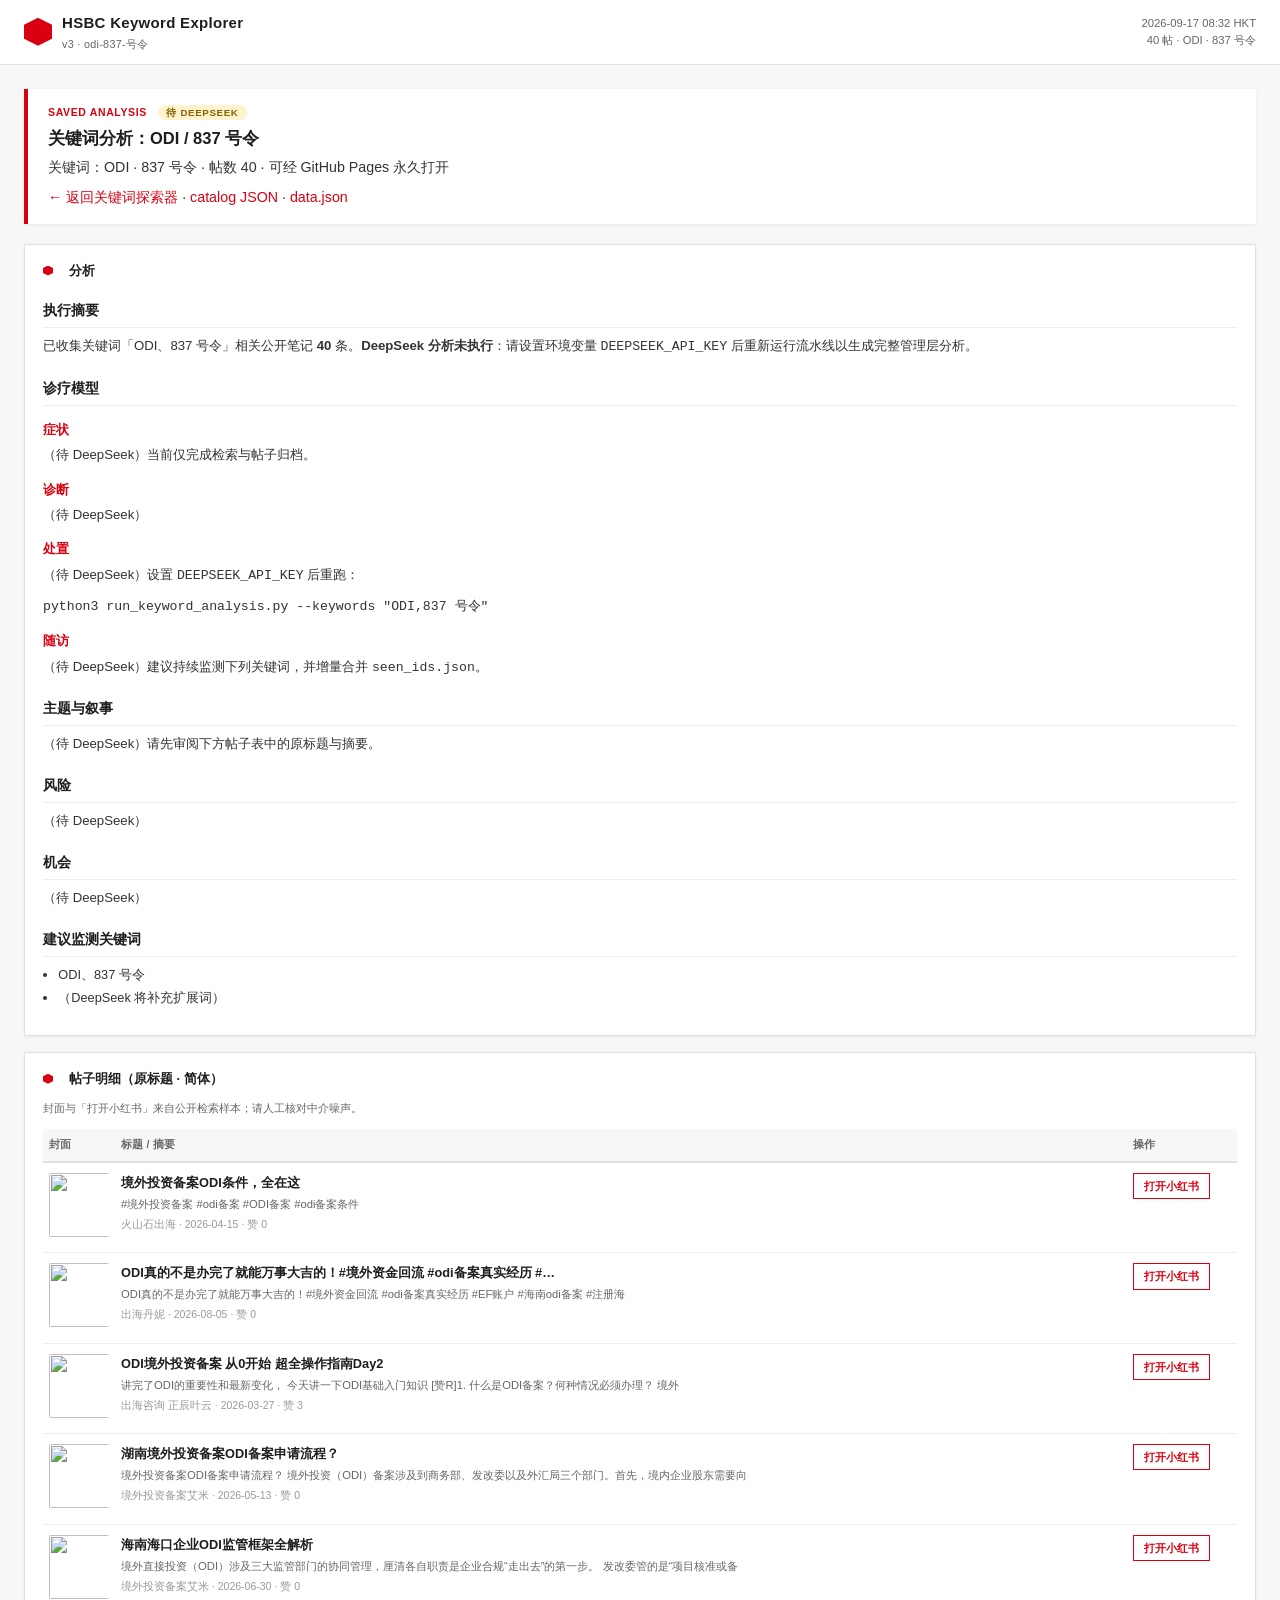
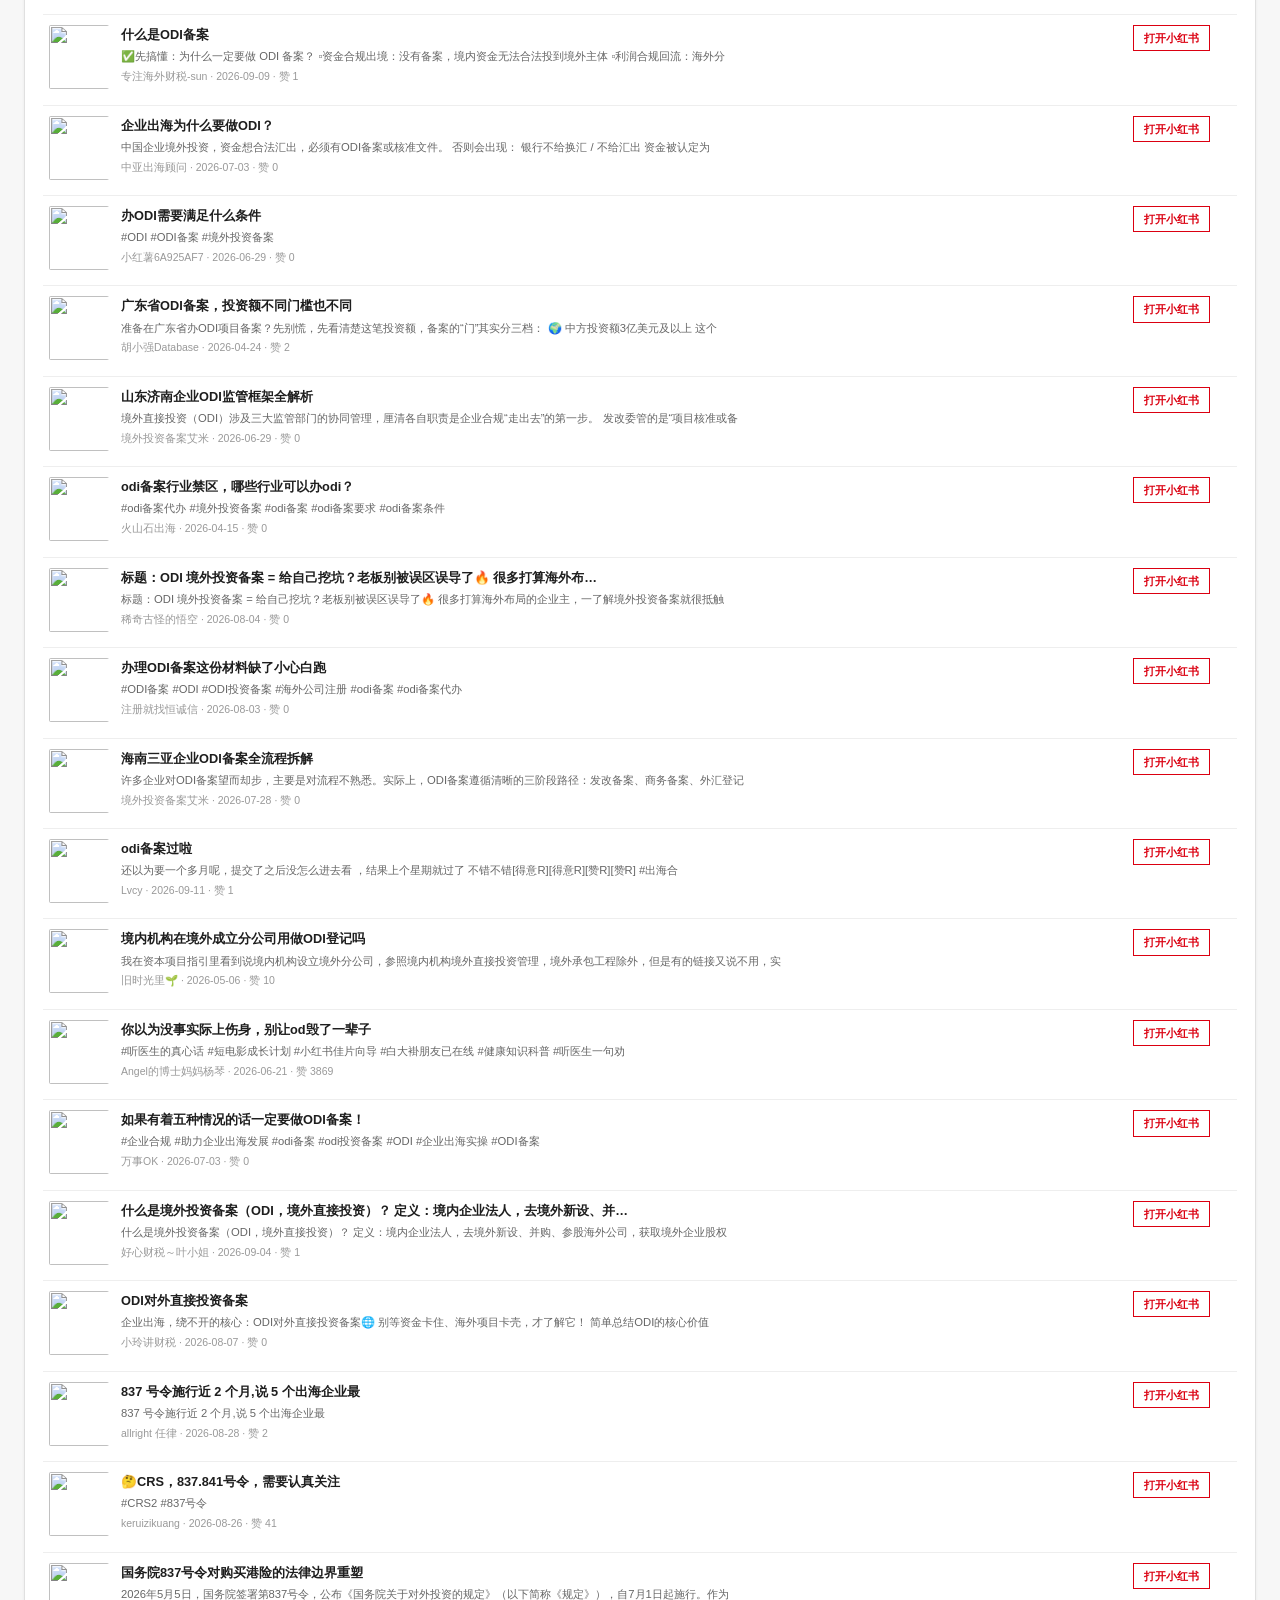
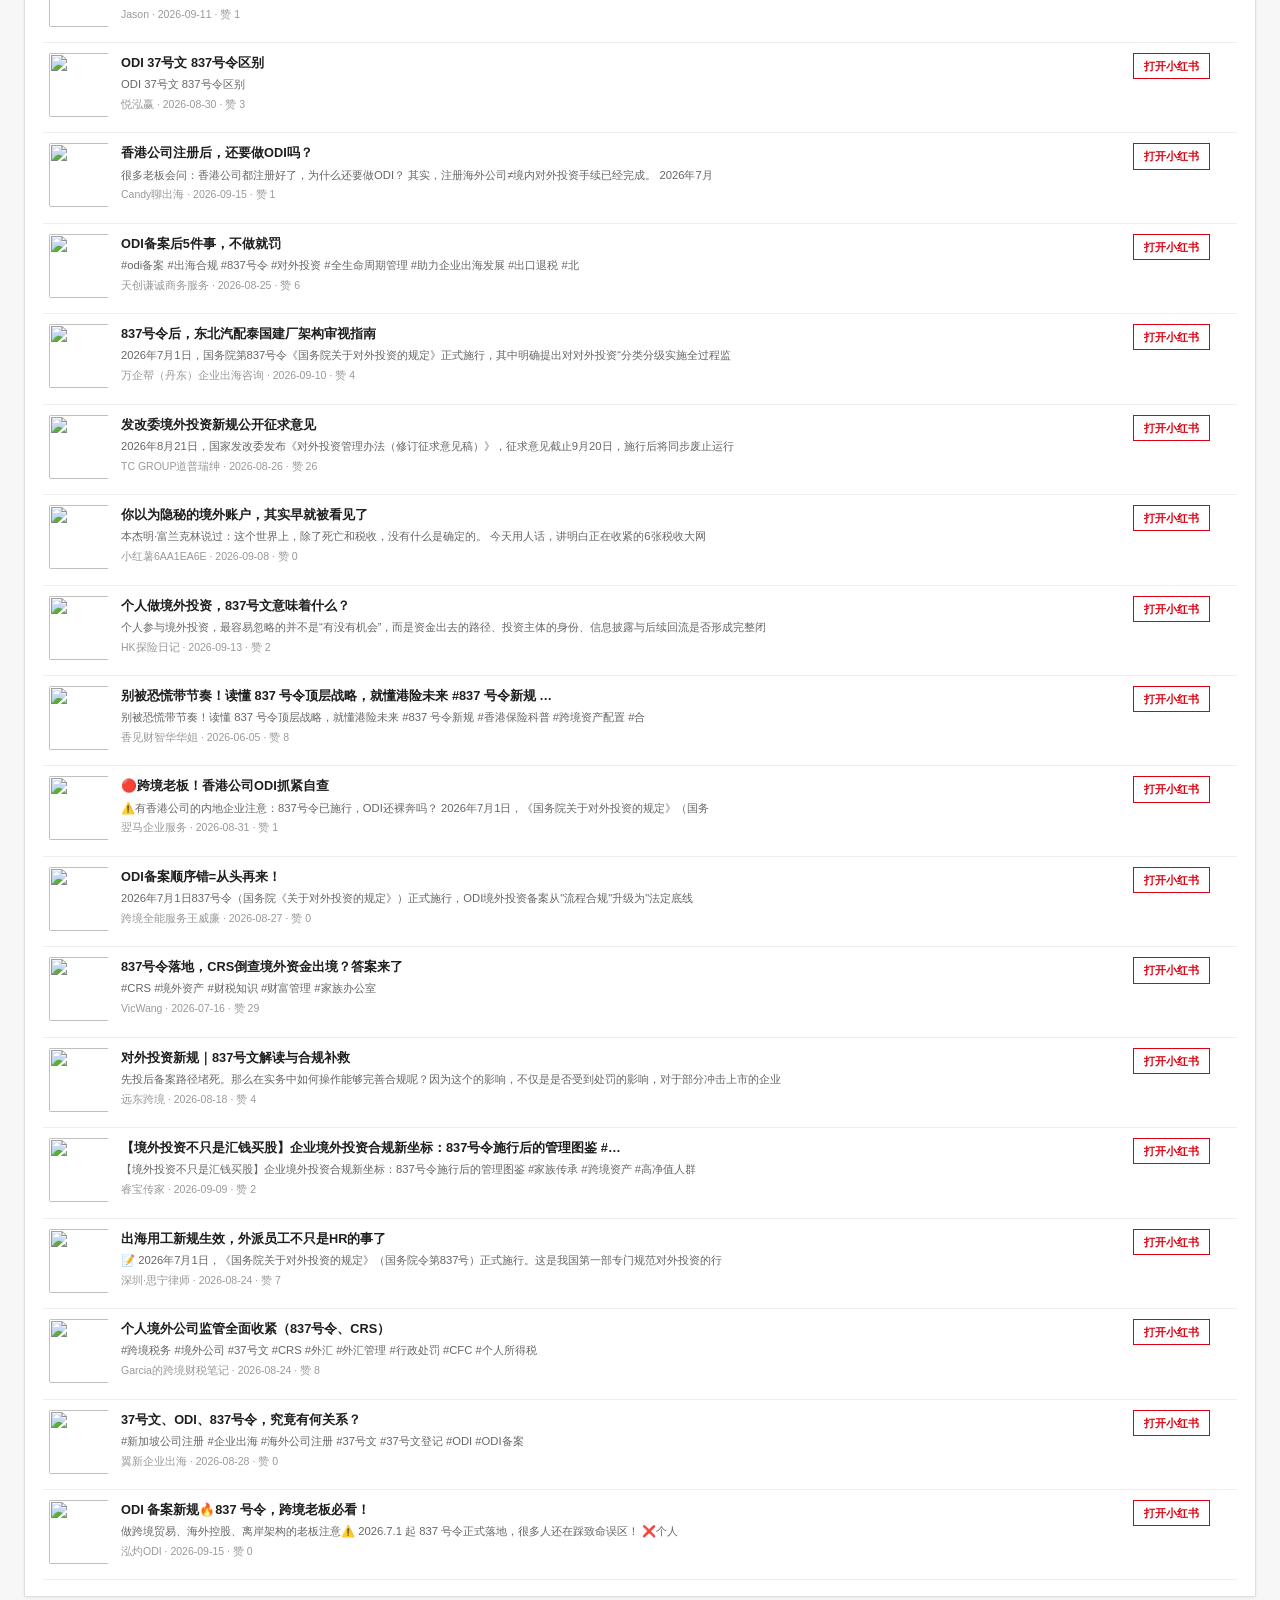
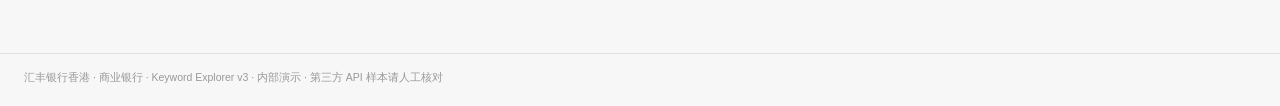
==== v3/analyses/odi-837-号令/index.html @ 35c6b8ad "Add v3 Keyword Explorer with ODI/837 号令 sample report Scaffold HSBC-themed explorer UI, Just One pip" ====
<!DOCTYPE html>
<html lang="zh-CN">
<head>
<meta charset="UTF-8"/>
<meta name="viewport" content="width=device-width, initial-scale=1"/>
<title>关键词分析：ODI / 837 号令 · HSBC Keyword Explorer</title>
<link rel="stylesheet" href="../../shared/theme.css"/>
<style>
  .analysis-body h3 { margin:20px 0 8px; font-size:0.95rem; color:#1e1e1e; border-bottom:1px solid #eee; padding-bottom:6px; }
  .analysis-body h4 { margin:14px 0 6px; font-size:0.85rem; color:#DB0011; }
  .analysis-body p { font-size:0.88rem; line-height:1.55; color:#333; margin:0 0 10px; }
  .analysis-body ul { margin:0 0 12px; padding-left:1.2em; font-size:0.85rem; color:#333; }
  .analysis-body li { margin-bottom:4px; }
  .post-table { width:100%; border-collapse:collapse; font-size:0.82rem; }
  .post-table th { text-align:left; font-size:0.7rem; color:#666; padding:8px 6px; border-bottom:2px solid #e0e0e0; }
  .post-table td { padding:10px 6px; border-bottom:1px solid #eee; vertical-align:top; }
</style>
</head>
<body>
<header class="topbar">
  <div class="topbar-inner">
    <a class="brand" href="../../index.html">
      <span class="brand-mark"></span>
      <span class="brand-text">HSBC Keyword Explorer
        <span class="brand-sub">v3 · odi-837-号令</span>
      </span>
    </a>
    <div class="top-meta">
      <div>2026-09-17 08:32 HKT</div>
      <div>40 帖 · ODI · 837 号令</div>
    </div>
  </div>
</header>

<section class="wrap">
  <div class="hero-strip">
    <div class="label">SAVED ANALYSIS <span style="font-size:0.65rem;background:#fff3cd;color:#856404;padding:2px 8px;border-radius:999px;margin-left:8px">待 DeepSeek</span></div>
    <p style="font-size:1.1rem;font-weight:700;color:#1e1e1e;margin:0 0 6px">关键词分析：ODI / 837 号令</p>
    <p style="margin:0">关键词：ODI · 837 号令 · 帖数 40 · 可经 GitHub Pages 永久打开</p>
    <p style="margin:8px 0 0"><a href="../../index.html">← 返回关键词探索器</a>
      · <a href="../index.json">catalog JSON</a>
      · <a href="data.json">data.json</a></p>
  </div>

  <div class="card" style="margin-bottom:16px">
    <h3><span class="hex-accent"></span>分析</h3>
    <div class="analysis-body">
<h3>执行摘要</h3>
<p>已收集关键词「ODI、837 号令」相关公开笔记 <strong>40</strong> 条。<strong>DeepSeek 分析未执行</strong>：请设置环境变量 <code>DEEPSEEK_API_KEY</code> 后重新运行流水线以生成完整管理层分析。</p>
<h3>诊疗模型</h3>
<h4>症状</h4>
<p>（待 DeepSeek）当前仅完成检索与帖子归档。</p>
<h4>诊断</h4>
<p>（待 DeepSeek）</p>
<h4>处置</h4>
<p>（待 DeepSeek）设置 <code>DEEPSEEK_API_KEY</code> 后重跑：</p>
<p><code>python3 run_keyword_analysis.py --keywords &quot;ODI,837 号令&quot;</code></p>
<h4>随访</h4>
<p>（待 DeepSeek）建议持续监测下列关键词，并增量合并 <code>seen_ids.json</code>。</p>
<h3>主题与叙事</h3>
<p>（待 DeepSeek）请先审阅下方帖子表中的原标题与摘要。</p>
<h3>风险</h3>
<p>（待 DeepSeek）</p>
<h3>机会</h3>
<p>（待 DeepSeek）</p>
<h3>建议监测关键词</h3>
<ul>
<li>ODI、837 号令</li>
<li>（DeepSeek 将补充扩展词）</li>
</ul>
    </div>
  </div>

  <div class="card">
    <h3><span class="hex-accent"></span>帖子明细（原标题 · 简体）</h3>
    <p class="card-muted" style="margin-bottom:12px">封面与「打开小红书」来自公开检索样本；请人工核对中介噪声。</p>
    <div style="overflow-x:auto">
      <table class="post-table">
        <thead><tr><th style="width:72px">封面</th><th>标题 / 摘要</th><th style="width:110px">操作</th></tr></thead>
        <tbody>
<tr>
  <td><img src="https://sns-na-i6.xhscdn.com/1040g00831uvjue881m105oqpvir6bl1nnuqogd8?imageView2/2/w/576/format/webp/q/87%7CimageMogr2/strip&amp;redImage/frame/0&amp;ap=5&amp;sc=SRH_PRV&amp;sign=fc79429f139c2d8ce102d98705e38214&amp;t=6aab3510" alt="" loading="lazy" style="width:64px;height:64px;object-fit:cover;border-radius:2px"/></td>
  <td><div style="font-weight:600;font-size:0.85rem">境外投资备案ODI条件，全在这</div>
      <div style="font-size:0.75rem;color:#666;margin-top:4px">#境外投资备案  #odi备案  #ODI备案  #odi备案条件</div>
      <div style="font-size:0.7rem;color:#999;margin-top:4px">火山石出海 · 2026-04-15 · 赞 0</div>
  </td>
  <td><a class="btn btn-ghost" style="padding:4px 10px;font-size:0.72rem" href="https://www.xiaohongshu.com/explore/69df2931000000001d01c766" target="_blank" rel="noopener">打开小红书</a></td>
</tr>
<tr>
  <td><img src="https://sns-na-i6.xhscdn.com/spectrum/1040g34o323fje3qmmu005qhq16jj6201298gr38?imageView2/2/w/576/format/webp/q/87%7CimageMogr2/strip&amp;redImage/frame/0&amp;ap=5&amp;sc=SRH_PRV&amp;sign=581a9f55a41ea51863a772482f0d2b0e&amp;t=6aab3510" alt="" loading="lazy" style="width:64px;height:64px;object-fit:cover;border-radius:2px"/></td>
  <td><div style="font-weight:600;font-size:0.85rem">ODI真的不是办完了就能万事大吉的！#境外资金回流  #odi备案真实经历  #…</div>
      <div style="font-size:0.75rem;color:#666;margin-top:4px">ODI真的不是办完了就能万事大吉的！#境外资金回流  #odi备案真实经历  #EF账户  #海南odi备案  #注册海</div>
      <div style="font-size:0.7rem;color:#999;margin-top:4px">出海丹妮 · 2026-08-05 · 赞 0</div>
  </td>
  <td><a class="btn btn-ghost" style="padding:4px 10px;font-size:0.72rem" href="https://www.xiaohongshu.com/explore/6a72992f000000002c005873" target="_blank" rel="noopener">打开小红书</a></td>
</tr>
<tr>
  <td><img src="https://sns-na-i6.xhscdn.com/spectrum/1040g0k031u7d0obihu005plr1ns7eeq2632tdmg?imageView2/2/w/576/format/webp/q/87%7CimageMogr2/strip&amp;redImage/frame/0&amp;ap=5&amp;sc=SRH_PRV&amp;sign=9e02796fa8b39d0d600d2701a9c26c5c&amp;t=6aab3510" alt="" loading="lazy" style="width:64px;height:64px;object-fit:cover;border-radius:2px"/></td>
  <td><div style="font-weight:600;font-size:0.85rem">ODI境外投资备案 从0开始 超全操作指南Day2</div>
      <div style="font-size:0.75rem;color:#666;margin-top:4px">讲完了ODI的重要性和最新变化， 今天讲一下ODI基础入门知识 [赞R]1. 什么是ODI备案？何种情况必须办理？ 境外</div>
      <div style="font-size:0.7rem;color:#999;margin-top:4px">出海咨询 正辰叶云 · 2026-03-27 · 赞 3</div>
  </td>
  <td><a class="btn btn-ghost" style="padding:4px 10px;font-size:0.72rem" href="https://www.xiaohongshu.com/explore/69c65df5000000002200d62d" target="_blank" rel="noopener">打开小红书</a></td>
</tr>
<tr>
  <td><img src="https://sns-na-i6.xhscdn.com/spectrum/1040g34o3203s97qh56105pc4j4nveq0pam7v7v8?imageView2/2/w/576/format/webp/q/87%7CimageMogr2/strip&amp;redImage/frame/0&amp;ap=5&amp;sc=SRH_PRV&amp;sign=9cc754a39d6a7cfa117f20c410bb6d7b&amp;t=6aab3510" alt="" loading="lazy" style="width:64px;height:64px;object-fit:cover;border-radius:2px"/></td>
  <td><div style="font-weight:600;font-size:0.85rem">湖南境外投资备案ODI备案申请流程？</div>
      <div style="font-size:0.75rem;color:#666;margin-top:4px">境外投资备案ODI备案申请流程？ 境外投资（ODI）备案涉及到商务部、发改委以及外汇局三个部门。首先，境内企业股东需要向</div>
      <div style="font-size:0.7rem;color:#999;margin-top:4px">境外投资备案艾米 · 2026-05-13 · 赞 0</div>
  </td>
  <td><a class="btn btn-ghost" style="padding:4px 10px;font-size:0.72rem" href="https://www.xiaohongshu.com/explore/6a044a2b0000000007020fe8" target="_blank" rel="noopener">打开小红书</a></td>
</tr>
<tr>
  <td><img src="https://sns-na-i6.xhscdn.com/spectrum/1040g0k03221isfe76s005pc4j4nveq0pies22do?imageView2/2/w/576/format/webp/q/87%7CimageMogr2/strip&amp;redImage/frame/0&amp;ap=5&amp;sc=SRH_PRV&amp;sign=49433d25c4f52acb7e4b2a1a4297acbd&amp;t=6aab3510" alt="" loading="lazy" style="width:64px;height:64px;object-fit:cover;border-radius:2px"/></td>
  <td><div style="font-weight:600;font-size:0.85rem">海南海口企业ODI监管框架全解析</div>
      <div style="font-size:0.75rem;color:#666;margin-top:4px">境外直接投资（ODI）涉及三大监管部门的协同管理，厘清各自职责是企业合规“走出去”的第一步。 发改委管的是“项目核准或备</div>
      <div style="font-size:0.7rem;color:#999;margin-top:4px">境外投资备案艾米 · 2026-06-30 · 赞 0</div>
  </td>
  <td><a class="btn btn-ghost" style="padding:4px 10px;font-size:0.72rem" href="https://www.xiaohongshu.com/explore/6a437a220000000006021c76" target="_blank" rel="noopener">打开小红书</a></td>
</tr>
<tr>
  <td><img src="https://sns-na-i6.xhscdn.com/notes_pre_post/1040g3k8324t52rtfj4705pm85vnnc2lhmhcq5d8?imageView2/2/w/576/format/webp/q/87%7CimageMogr2/strip&amp;redImage/frame/0&amp;ap=5&amp;sc=SRH_PRV&amp;sign=9b1ddc855cde58df29e22b0e2e8c6c71&amp;t=6aab3510" alt="" loading="lazy" style="width:64px;height:64px;object-fit:cover;border-radius:2px"/></td>
  <td><div style="font-weight:600;font-size:0.85rem">什么是ODI备案</div>
      <div style="font-size:0.75rem;color:#666;margin-top:4px">✅先搞懂：为什么一定要做 ODI 备案？ ▫资金合规出境：没有备案，境内资金无法合法投到境外主体 ▫利润合规回流：海外分</div>
      <div style="font-size:0.7rem;color:#999;margin-top:4px">专注海外财税-sun · 2026-09-09 · 赞 1</div>
  </td>
  <td><a class="btn btn-ghost" style="padding:4px 10px;font-size:0.72rem" href="https://www.xiaohongshu.com/explore/6aa13ee900000000280385e5" target="_blank" rel="noopener">打开小红书</a></td>
</tr>
<tr>
  <td><img src="https://sns-na-i6.xhscdn.com/1040g0083223rv5k57a1049rpg0v4pnoajrnfcq0?imageView2/2/w/576/format/webp/q/87%7CimageMogr2/strip&amp;redImage/frame/0&amp;ap=5&amp;sc=SRH_PRV&amp;sign=faae7b144c7978dfa870b7da16ff5c01&amp;t=6aab3510" alt="" loading="lazy" style="width:64px;height:64px;object-fit:cover;border-radius:2px"/></td>
  <td><div style="font-weight:600;font-size:0.85rem">企业出海为什么要做ODI？</div>
      <div style="font-size:0.75rem;color:#666;margin-top:4px">中国企业境外投资，资金想合法汇出，必须有ODI备案或核准文件。 否则会出现： 银行不给换汇 / 不给汇出 资金被认定为</div>
      <div style="font-size:0.7rem;color:#999;margin-top:4px">中亚出海顾问 · 2026-07-03 · 赞 0</div>
  </td>
  <td><a class="btn btn-ghost" style="padding:4px 10px;font-size:0.72rem" href="https://www.xiaohongshu.com/explore/6a470f4500000000170089b7" target="_blank" rel="noopener">打开小红书</a></td>
</tr>
<tr>
  <td><img src="https://sns-na-i6.xhscdn.com/spectrum/1040g34o3220c8mhr6u105nudg0f08p9l43si8u0?imageView2/2/w/576/format/webp/q/87%7CimageMogr2/strip&amp;redImage/frame/0&amp;ap=5&amp;sc=SRH_PRV&amp;sign=bc9746f3c6c794ff370d460b38355d07&amp;t=6aab3510" alt="" loading="lazy" style="width:64px;height:64px;object-fit:cover;border-radius:2px"/></td>
  <td><div style="font-weight:600;font-size:0.85rem">办ODI需要满足什么条件</div>
      <div style="font-size:0.75rem;color:#666;margin-top:4px">#ODI  #ODI备案  #境外投资备案</div>
      <div style="font-size:0.7rem;color:#999;margin-top:4px">小红薯6A925AF7 · 2026-06-29 · 赞 0</div>
  </td>
  <td><a class="btn btn-ghost" style="padding:4px 10px;font-size:0.72rem" href="https://www.xiaohongshu.com/explore/6a423dbe0000000021009eaf" target="_blank" rel="noopener">打开小红书</a></td>
</tr>
<tr>
  <td><img src="https://sns-na-i6.xhscdn.com/spectrum/1040g0k031v8ek9erhu005ov7o5s9i0msjh3fpo0?imageView2/2/w/576/format/webp/q/87%7CimageMogr2/strip&amp;redImage/frame/0&amp;ap=5&amp;sc=SRH_PRV&amp;sign=d2e0f04bc06813c698000022e63e43e9&amp;t=6aab3510" alt="" loading="lazy" style="width:64px;height:64px;object-fit:cover;border-radius:2px"/></td>
  <td><div style="font-weight:600;font-size:0.85rem">广东省ODI备案，投资额不同门槛也不同</div>
      <div style="font-size:0.75rem;color:#666;margin-top:4px">准备在广东省办ODI项目备案？先别慌，先看清楚这笔投资额，备案的“门”其实分三档： 🌍 中方投资额3亿美元及以上 这个</div>
      <div style="font-size:0.7rem;color:#999;margin-top:4px">胡小强Database · 2026-04-24 · 赞 2</div>
  </td>
  <td><a class="btn btn-ghost" style="padding:4px 10px;font-size:0.72rem" href="https://www.xiaohongshu.com/explore/69e83626000000001f000e0e" target="_blank" rel="noopener">打开小红书</a></td>
</tr>
<tr>
  <td><img src="https://sns-na-i6.xhscdn.com/spectrum/1040g0k03220a7s7972005pc4j4nveq0pcs17vbo?imageView2/2/w/576/format/webp/q/87%7CimageMogr2/strip&amp;redImage/frame/0&amp;ap=5&amp;sc=SRH_PRV&amp;sign=7e74ffb132a7f23ab6e2e469c09c758d&amp;t=6aab3510" alt="" loading="lazy" style="width:64px;height:64px;object-fit:cover;border-radius:2px"/></td>
  <td><div style="font-weight:600;font-size:0.85rem">山东济南企业ODI监管框架全解析</div>
      <div style="font-size:0.75rem;color:#666;margin-top:4px">境外直接投资（ODI）涉及三大监管部门的协同管理，厘清各自职责是企业合规“走出去”的第一步。 发改委管的是“项目核准或备</div>
      <div style="font-size:0.7rem;color:#999;margin-top:4px">境外投资备案艾米 · 2026-06-29 · 赞 0</div>
  </td>
  <td><a class="btn btn-ghost" style="padding:4px 10px;font-size:0.72rem" href="https://www.xiaohongshu.com/explore/6a422d4f000000001101b8fa" target="_blank" rel="noopener">打开小红书</a></td>
</tr>
<tr>
  <td><img src="https://sns-na-i6.xhscdn.com/1040g00831uvk4tgrhm1g5oqpvir6bl1nem17oug?imageView2/2/w/576/format/webp/q/87%7CimageMogr2/strip&amp;redImage/frame/0&amp;ap=5&amp;sc=SRH_PRV&amp;sign=96defe38fad2c9541bc517657934334c&amp;t=6aab3510" alt="" loading="lazy" style="width:64px;height:64px;object-fit:cover;border-radius:2px"/></td>
  <td><div style="font-weight:600;font-size:0.85rem">odi备案行业禁区，哪些行业可以办odi？</div>
      <div style="font-size:0.75rem;color:#666;margin-top:4px">#odi备案代办  #境外投资备案  #odi备案  #odi备案要求  #odi备案条件</div>
      <div style="font-size:0.7rem;color:#999;margin-top:4px">火山石出海 · 2026-04-15 · 赞 0</div>
  </td>
  <td><a class="btn btn-ghost" style="padding:4px 10px;font-size:0.72rem" href="https://www.xiaohongshu.com/explore/69df2b1100000000230244af" target="_blank" rel="noopener">打开小红书</a></td>
</tr>
<tr>
  <td><img src="https://sns-na-i6.xhscdn.com/1040g2sg323evqsui0ajg5q9q8mbcl0rt81chf6g?imageView2/2/w/576/format/webp/q/87%7CimageMogr2/strip&amp;redImage/frame/0&amp;ap=5&amp;sc=SRH_PRV&amp;sign=dcead70b567e1e2b38da3cf7871aee68&amp;t=6aab3510" alt="" loading="lazy" style="width:64px;height:64px;object-fit:cover;border-radius:2px"/></td>
  <td><div style="font-weight:600;font-size:0.85rem">标题：ODI 境外投资备案 = 给自己挖坑？老板别被误区误导了🔥 很多打算海外布…</div>
      <div style="font-size:0.75rem;color:#666;margin-top:4px">标题：ODI 境外投资备案 = 给自己挖坑？老板别被误区误导了🔥 很多打算海外布局的企业主，一了解境外投资备案就很抵触</div>
      <div style="font-size:0.7rem;color:#999;margin-top:4px">稀奇古怪的悟空 · 2026-08-04 · 赞 0</div>
  </td>
  <td><a class="btn btn-ghost" style="padding:4px 10px;font-size:0.72rem" href="https://www.xiaohongshu.com/explore/6a71fb1c000000000503200f" target="_blank" rel="noopener">打开小红书</a></td>
</tr>
<tr>
  <td><img src="https://sns-na-i6.xhscdn.com/spectrum/1040g0k0323dfajrd74004a6ms0eadpmbkkdgoo8?imageView2/2/w/576/format/webp/q/87%7CimageMogr2/strip&amp;redImage/frame/0&amp;ap=5&amp;sc=SRH_PRV&amp;sign=7dd8d8e04868af95f52d333233d85e01&amp;t=6aab3510" alt="" loading="lazy" style="width:64px;height:64px;object-fit:cover;border-radius:2px"/></td>
  <td><div style="font-weight:600;font-size:0.85rem">办理ODI备案这份材料缺了小心白跑</div>
      <div style="font-size:0.75rem;color:#666;margin-top:4px">#ODI备案  #ODI  #ODI投资备案  #海外公司注册  #odi备案  #odi备案代办</div>
      <div style="font-size:0.7rem;color:#999;margin-top:4px">注册就找恒诚信 · 2026-08-03 · 赞 0</div>
  </td>
  <td><a class="btn btn-ghost" style="padding:4px 10px;font-size:0.72rem" href="https://www.xiaohongshu.com/explore/6a706baf000000003301f3f0" target="_blank" rel="noopener">打开小红书</a></td>
</tr>
<tr>
  <td><img src="https://sns-na-i6.xhscdn.com/spectrum/1040g34o3235ig2ao74105pc4j4nveq0pkvcrrmo?imageView2/2/w/576/format/webp/q/87%7CimageMogr2/strip&amp;redImage/frame/0&amp;ap=5&amp;sc=SRH_PRV&amp;sign=b74e28d2dcd6af440aa888a5eaca7753&amp;t=6aab3510" alt="" loading="lazy" style="width:64px;height:64px;object-fit:cover;border-radius:2px"/></td>
  <td><div style="font-weight:600;font-size:0.85rem">海南三亚企业ODI备案全流程拆解</div>
      <div style="font-size:0.75rem;color:#666;margin-top:4px">许多企业对ODI备案望而却步，主要是对流程不熟悉。实际上，ODI备案遵循清晰的三阶段路径：发改备案、商务备案、外汇登记</div>
      <div style="font-size:0.7rem;color:#999;margin-top:4px">境外投资备案艾米 · 2026-07-28 · 赞 0</div>
  </td>
  <td><a class="btn btn-ghost" style="padding:4px 10px;font-size:0.72rem" href="https://www.xiaohongshu.com/explore/6a685415000000000f03deb2" target="_blank" rel="noopener">打开小红书</a></td>
</tr>
<tr>
  <td><img src="https://sns-na-i6.xhscdn.com/1040g2sg324vl13i534205qh27htg8r028qab700?imageView2/2/w/576/format/webp/q/87%7CimageMogr2/strip&amp;redImage/frame/0&amp;ap=5&amp;sc=SRH_PRV&amp;sign=f4e340eca89141902c20ec9b6ae4cd17&amp;t=6aab3510" alt="" loading="lazy" style="width:64px;height:64px;object-fit:cover;border-radius:2px"/></td>
  <td><div style="font-weight:600;font-size:0.85rem">odi备案过啦</div>
      <div style="font-size:0.75rem;color:#666;margin-top:4px">还以为要一个多月呢，提交了之后没怎么进去看 ，结果上个星期就过了 不错不错[得意R][得意R][赞R][赞R] #出海合</div>
      <div style="font-size:0.7rem;color:#999;margin-top:4px">Lvcy · 2026-09-11 · 赞 1</div>
  </td>
  <td><a class="btn btn-ghost" style="padding:4px 10px;font-size:0.72rem" href="https://www.xiaohongshu.com/explore/6aa3cde1000000002902e6d5" target="_blank" rel="noopener">打开小红书</a></td>
</tr>
<tr>
  <td><img src="https://sns-na-i6.xhscdn.com/1040g00831vqoppao3q005ntadqg0bvgdv37gip8?imageView2/2/w/576/format/webp/q/87%7CimageMogr2/strip&amp;redImage/frame/0&amp;ap=5&amp;sc=SRH_PRV&amp;sign=36da0db5c576d0fbcc857160d69320d0&amp;t=6aab3510" alt="" loading="lazy" style="width:64px;height:64px;object-fit:cover;border-radius:2px"/></td>
  <td><div style="font-weight:600;font-size:0.85rem">境内机构在境外成立分公司用做ODI登记吗</div>
      <div style="font-size:0.75rem;color:#666;margin-top:4px">我在资本项目指引里看到说境内机构设立境外分公司，参照境内机构境外直接投资管理，境外承包工程除外，但是有的链接又说不用，实</div>
      <div style="font-size:0.7rem;color:#999;margin-top:4px">旧时光里🌱 · 2026-05-06 · 赞 10</div>
  </td>
  <td><a class="btn btn-ghost" style="padding:4px 10px;font-size:0.72rem" href="https://www.xiaohongshu.com/explore/69faf72c000000003601ba5a" target="_blank" rel="noopener">打开小红书</a></td>
</tr>
<tr>
  <td><img src="https://sns-na-i6.xhscdn.com/spectrum/1040g34o321i9cium72105orn22a92utdo0fv4go?imageView2/2/w/576/format/webp/q/87%7CimageMogr2/strip&amp;redImage/frame/0&amp;ap=5&amp;sc=SRH_PRV&amp;sign=8f2a837018b1e4d19f4f4839937fe0b0&amp;t=6aab3510" alt="" loading="lazy" style="width:64px;height:64px;object-fit:cover;border-radius:2px"/></td>
  <td><div style="font-weight:600;font-size:0.85rem">你以为没事实际上伤身，别让od毁了一辈子</div>
      <div style="font-size:0.75rem;color:#666;margin-top:4px">#听医生的真心话  #短电影成长计划  #小红书佳片向导  #白大褂朋友已在线  #健康知识科普  #听医生一句劝</div>
      <div style="font-size:0.7rem;color:#999;margin-top:4px">Angel的博士妈妈杨琴 · 2026-06-21 · 赞 3869</div>
  </td>
  <td><a class="btn btn-ghost" style="padding:4px 10px;font-size:0.72rem" href="https://www.xiaohongshu.com/explore/6a33d02600000000150242b6" target="_blank" rel="noopener">打开小红书</a></td>
</tr>
<tr>
  <td><img src="https://sns-na-i6.xhscdn.com/spectrum/1040g0k03225fc0bvms005p6e2772pc1qouhc9fg?imageView2/2/w/576/format/webp/q/87%7CimageMogr2/strip&amp;redImage/frame/0&amp;ap=5&amp;sc=SRH_PRV&amp;sign=5b078eaf05b69a6d0e1a9a5ab11b080b&amp;t=6aab3510" alt="" loading="lazy" style="width:64px;height:64px;object-fit:cover;border-radius:2px"/></td>
  <td><div style="font-weight:600;font-size:0.85rem">如果有着五种情况的话一定要做ODI备案！</div>
      <div style="font-size:0.75rem;color:#666;margin-top:4px">#企业合规  #助力企业出海发展  #odi备案  #odi投资备案  #ODI  #企业出海实操  #ODI备案</div>
      <div style="font-size:0.7rem;color:#999;margin-top:4px">万事OK · 2026-07-03 · 赞 0</div>
  </td>
  <td><a class="btn btn-ghost" style="padding:4px 10px;font-size:0.72rem" href="https://www.xiaohongshu.com/explore/6a4776eb0000000011006c5f" target="_blank" rel="noopener">打开小红书</a></td>
</tr>
<tr>
  <td><img src="https://sns-na-i6.xhscdn.com/1040g2sg324mf0v6a0ak05q2alhcn994ou1rpsdg?imageView2/2/w/576/format/webp/q/87%7CimageMogr2/strip&amp;redImage/frame/0&amp;ap=5&amp;sc=SRH_PRV&amp;sign=6a7ff61f6390a4ebf8a8a75fe02aaa0f&amp;t=6aab3510" alt="" loading="lazy" style="width:64px;height:64px;object-fit:cover;border-radius:2px"/></td>
  <td><div style="font-weight:600;font-size:0.85rem">什么是境外投资备案（ODI，境外直接投资）？ 定义：境内企业法人，去境外新设、并…</div>
      <div style="font-size:0.75rem;color:#666;margin-top:4px">什么是境外投资备案（ODI，境外直接投资）？ 定义：境内企业法人，去境外新设、并购、参股海外公司，获取境外企业股权</div>
      <div style="font-size:0.7rem;color:#999;margin-top:4px">好心财税～叶小姐 · 2026-09-04 · 赞 1</div>
  </td>
  <td><a class="btn btn-ghost" style="padding:4px 10px;font-size:0.72rem" href="https://www.xiaohongshu.com/explore/6a9a65180000000026014605" target="_blank" rel="noopener">打开小红书</a></td>
</tr>
<tr>
  <td><img src="https://sns-na-i6.xhscdn.com/1040g2sg323itfn687akg5q7ca9dtttuk9k68dm8?imageView2/2/w/576/format/webp/q/87%7CimageMogr2/strip&amp;redImage/frame/0&amp;ap=5&amp;sc=SRH_PRV&amp;sign=2fb20b66c5064b6cb45c674394a0e235&amp;t=6aab3510" alt="" loading="lazy" style="width:64px;height:64px;object-fit:cover;border-radius:2px"/></td>
  <td><div style="font-weight:600;font-size:0.85rem">ODI对外直接投资备案</div>
      <div style="font-size:0.75rem;color:#666;margin-top:4px">企业出海，绕不开的核心：ODI对外直接投资备案🌐 别等资金卡住、海外项目卡壳，才了解它！ 简单总结ODI的核心价值</div>
      <div style="font-size:0.7rem;color:#999;margin-top:4px">小玲讲财税 · 2026-08-07 · 赞 0</div>
  </td>
  <td><a class="btn btn-ghost" style="padding:4px 10px;font-size:0.72rem" href="https://www.xiaohongshu.com/explore/6a75fea6000000003501627e" target="_blank" rel="noopener">打开小红书</a></td>
</tr>
<tr>
  <td><img src="https://sns-na-i2.xhscdn.com/1040g2sg324d8tpj9nk8g409an6lahno7a03spio?imageView2/2/w/576/format/webp/q/87%7CimageMogr2/strip&amp;redImage/frame/0&amp;ap=5&amp;sc=SRH_PRV&amp;sign=0f0ef937894e0cef8a09373bca0e9ad2&amp;t=6aab3516" alt="" loading="lazy" style="width:64px;height:64px;object-fit:cover;border-radius:2px"/></td>
  <td><div style="font-weight:600;font-size:0.85rem">837 号令施行近 2 个月,说 5 个出海企业最</div>
      <div style="font-size:0.75rem;color:#666;margin-top:4px">837 号令施行近 2 个月,说 5 个出海企业最</div>
      <div style="font-size:0.7rem;color:#999;margin-top:4px">allright 任律 · 2026-08-28 · 赞 2</div>
  </td>
  <td><a class="btn btn-ghost" style="padding:4px 10px;font-size:0.72rem" href="https://www.xiaohongshu.com/explore/6a90fb75000000002903673e" target="_blank" rel="noopener">打开小红书</a></td>
</tr>
<tr>
  <td><img src="https://sns-na-i2.xhscdn.com/notes_pre_post/1040g3k8324b6e9kdgs704106uomakb2bb8ffi8g?imageView2/2/w/576/format/webp/q/87%7CimageMogr2/strip&amp;redImage/frame/0&amp;ap=5&amp;sc=SRH_PRV&amp;sign=bd19d0c7c12ec1d935831293376da71b&amp;t=6aab3516" alt="" loading="lazy" style="width:64px;height:64px;object-fit:cover;border-radius:2px"/></td>
  <td><div style="font-weight:600;font-size:0.85rem">🤔CRS，837.841号令，需要认真关注</div>
      <div style="font-size:0.75rem;color:#666;margin-top:4px">#CRS2  #837号令</div>
      <div style="font-size:0.7rem;color:#999;margin-top:4px">keruizikuang · 2026-08-26 · 赞 41</div>
  </td>
  <td><a class="btn btn-ghost" style="padding:4px 10px;font-size:0.72rem" href="https://www.xiaohongshu.com/explore/6a8edb3e00000000240068cc" target="_blank" rel="noopener">打开小红书</a></td>
</tr>
<tr>
  <td><img src="https://sns-na-i2.xhscdn.com/1040g008324ve4ejk3c0g5n4i717ln6m14eijjsg?imageView2/2/w/576/format/webp/q/87%7CimageMogr2/strip&amp;redImage/frame/0&amp;ap=5&amp;sc=SRH_PRV&amp;sign=7d4e6e9ccfb5a6747477e9dc0031e787&amp;t=6aab3516" alt="" loading="lazy" style="width:64px;height:64px;object-fit:cover;border-radius:2px"/></td>
  <td><div style="font-weight:600;font-size:0.85rem">国务院837号令对购买港险的法律边界重塑</div>
      <div style="font-size:0.75rem;color:#666;margin-top:4px">2026年5月5日，国务院签署第837号令，公布《国务院关于对外投资的规定》（以下简称《规定》），自7月1日起施行。作为</div>
      <div style="font-size:0.7rem;color:#999;margin-top:4px">Jason · 2026-09-11 · 赞 1</div>
  </td>
  <td><a class="btn btn-ghost" style="padding:4px 10px;font-size:0.72rem" href="https://www.xiaohongshu.com/explore/6aa394d3000000000d0260b7" target="_blank" rel="noopener">打开小红书</a></td>
</tr>
<tr>
  <td><img src="https://sns-na-i2.xhscdn.com/notes_pre_post/1040g3k8324g8vo2vnk8g5qcelth8cjgubhg2rh0?imageView2/2/w/576/format/webp/q/87%7CimageMogr2/strip&amp;redImage/frame/0&amp;ap=5&amp;sc=SRH_PRV&amp;sign=be86d1a89e3582bf7d5db049727d02a3&amp;t=6aab3516" alt="" loading="lazy" style="width:64px;height:64px;object-fit:cover;border-radius:2px"/></td>
  <td><div style="font-weight:600;font-size:0.85rem">ODI 37号文 837号令区别</div>
      <div style="font-size:0.75rem;color:#666;margin-top:4px">ODI 37号文 837号令区别</div>
      <div style="font-size:0.7rem;color:#999;margin-top:4px">悦泓赢 · 2026-08-30 · 赞 3</div>
  </td>
  <td><a class="btn btn-ghost" style="padding:4px 10px;font-size:0.72rem" href="https://www.xiaohongshu.com/explore/6a940f02000000002600455b" target="_blank" rel="noopener">打开小红书</a></td>
</tr>
<tr>
  <td><img src="https://sns-na-i2.xhscdn.com/1040g0083254s3j6p4k6g5pjjg4kjcjjvrs4dmd0?imageView2/2/w/576/format/webp/q/87%7CimageMogr2/strip&amp;redImage/frame/0&amp;ap=5&amp;sc=SRH_PRV&amp;sign=4e5e7fb12373b2a6d7bf1e2a8f383bc1&amp;t=6aab3516" alt="" loading="lazy" style="width:64px;height:64px;object-fit:cover;border-radius:2px"/></td>
  <td><div style="font-weight:600;font-size:0.85rem">香港公司注册后，还要做ODI吗？</div>
      <div style="font-size:0.75rem;color:#666;margin-top:4px">很多老板会问：香港公司都注册好了，为什么还要做ODI？ 其实，注册海外公司≠境内对外投资手续已经完成。 2026年7月</div>
      <div style="font-size:0.7rem;color:#999;margin-top:4px">Candy聊出海 · 2026-09-15 · 赞 1</div>
  </td>
  <td><a class="btn btn-ghost" style="padding:4px 10px;font-size:0.72rem" href="https://www.xiaohongshu.com/explore/6aa925ff000000002600811a" target="_blank" rel="noopener">打开小红书</a></td>
</tr>
<tr>
  <td><img src="https://sns-na-i2.xhscdn.com/spectrum/1040g34o324811rkrgm105paht6g25rh115l3sto?imageView2/2/w/576/format/webp/q/87%7CimageMogr2/strip&amp;redImage/frame/0&amp;ap=5&amp;sc=SRH_PRV&amp;sign=64f03342fb65c43c9b3896ee8ec803a0&amp;t=6aab3516" alt="" loading="lazy" style="width:64px;height:64px;object-fit:cover;border-radius:2px"/></td>
  <td><div style="font-weight:600;font-size:0.85rem">ODI备案后5件事，不做就罚</div>
      <div style="font-size:0.75rem;color:#666;margin-top:4px">#odi备案  #出海合规  #837号令  #对外投资  #全生命周期管理  #助力企业出海发展  #出口退税  #北</div>
      <div style="font-size:0.7rem;color:#999;margin-top:4px">天创谦诚商务服务 · 2026-08-25 · 赞 6</div>
  </td>
  <td><a class="btn btn-ghost" style="padding:4px 10px;font-size:0.72rem" href="https://www.xiaohongshu.com/explore/6a8b9c640000000017001310" target="_blank" rel="noopener">打开小红书</a></td>
</tr>
<tr>
  <td><img src="https://sns-na-i2.xhscdn.com/spectrum/1040g0k0324u9q81032005p42ogv7ouuujf65d7g?imageView2/2/w/576/format/webp/q/87%7CimageMogr2/strip&amp;redImage/frame/0&amp;ap=5&amp;sc=SRH_PRV&amp;sign=df2a7c5c68f8125314396a5fd385d82e&amp;t=6aab3516" alt="" loading="lazy" style="width:64px;height:64px;object-fit:cover;border-radius:2px"/></td>
  <td><div style="font-weight:600;font-size:0.85rem">837号令后，东北汽配泰国建厂架构审视指南</div>
      <div style="font-size:0.75rem;color:#666;margin-top:4px">2026年7月1日，国务院第837号令《国务院关于对外投资的规定》正式施行，其中明确提出对对外投资“分类分级实施全过程监</div>
      <div style="font-size:0.7rem;color:#999;margin-top:4px">万企帮（丹东）企业出海咨询 · 2026-09-10 · 赞 4</div>
  </td>
  <td><a class="btn btn-ghost" style="padding:4px 10px;font-size:0.72rem" href="https://www.xiaohongshu.com/explore/6aa26d560000000028035888" target="_blank" rel="noopener">打开小红书</a></td>
</tr>
<tr>
  <td><img src="https://sns-na-i2.xhscdn.com/spectrum/1040g34o324aura4r72105q84addcjp3k2r5qv8o?imageView2/2/w/576/format/webp/q/87%7CimageMogr2/strip&amp;redImage/frame/0&amp;ap=5&amp;sc=SRH_PRV&amp;sign=f97956e88eb57e147cb8edf98fca137c&amp;t=6aab3516" alt="" loading="lazy" style="width:64px;height:64px;object-fit:cover;border-radius:2px"/></td>
  <td><div style="font-weight:600;font-size:0.85rem">发改委境外投资新规公开征求意见</div>
      <div style="font-size:0.75rem;color:#666;margin-top:4px">2026年8月21日，国家发改委发布《对外投资管理办法（修订征求意见稿）》，征求意见截止9月20日，施行后将同步废止运行</div>
      <div style="font-size:0.7rem;color:#999;margin-top:4px">TC GROUP道普瑞绅 · 2026-08-26 · 赞 26</div>
  </td>
  <td><a class="btn btn-ghost" style="padding:4px 10px;font-size:0.72rem" href="https://www.xiaohongshu.com/explore/6a8ea19f000000000400a536" target="_blank" rel="noopener">打开小红书</a></td>
</tr>
<tr>
  <td><img src="https://sns-na-i2.xhscdn.com/notes_pre_post/1040g3k8324s1hm2h240045ukig4d29si2jgron8?imageView2/2/w/576/format/webp/q/87%7CimageMogr2/strip&amp;redImage/frame/0&amp;ap=5&amp;sc=SRH_PRV&amp;sign=10876eae6ea11aee0c04d0d10c1fed03&amp;t=6aab3516" alt="" loading="lazy" style="width:64px;height:64px;object-fit:cover;border-radius:2px"/></td>
  <td><div style="font-weight:600;font-size:0.85rem">你以为隐秘的境外账户，其实早就被看见了</div>
      <div style="font-size:0.75rem;color:#666;margin-top:4px">本杰明·富兰克林说过：这个世界上，除了死亡和税收，没有什么是确定的。 今天用人话，讲明白正在收紧的6张税收大网</div>
      <div style="font-size:0.7rem;color:#999;margin-top:4px">小红薯6AA1EA6E · 2026-09-08 · 赞 0</div>
  </td>
  <td><a class="btn btn-ghost" style="padding:4px 10px;font-size:0.72rem" href="https://www.xiaohongshu.com/explore/6aa01d4e0000000025034427" target="_blank" rel="noopener">打开小红书</a></td>
</tr>
<tr>
  <td><img src="https://sns-na-i2.xhscdn.com/spectrum/1040g0k0324qlckoihq005nbj7s2gb1ka55sr0jg?imageView2/2/w/576/format/webp/q/87%7CimageMogr2/strip&amp;redImage/frame/0&amp;ap=5&amp;sc=SRH_PRV&amp;sign=bec02feb32600513f5350060b9cfea74&amp;t=6aab3516" alt="" loading="lazy" style="width:64px;height:64px;object-fit:cover;border-radius:2px"/></td>
  <td><div style="font-weight:600;font-size:0.85rem">个人做境外投资，837号文意味着什么？</div>
      <div style="font-size:0.75rem;color:#666;margin-top:4px">个人参与境外投资，最容易忽略的并不是“有没有机会”，而是资金出去的路径、投资主体的身份、信息披露与后续回流是否形成完整闭</div>
      <div style="font-size:0.7rem;color:#999;margin-top:4px">HK探险日记 · 2026-09-13 · 赞 2</div>
  </td>
  <td><a class="btn btn-ghost" style="padding:4px 10px;font-size:0.72rem" href="https://www.xiaohongshu.com/explore/6a9eb288000000002502ee2e" target="_blank" rel="noopener">打开小红书</a></td>
</tr>
<tr>
  <td><img src="https://sns-na-i2.xhscdn.com/1040g0083211h5l2l7k00400prggmqb56d3kdip0?imageView2/2/w/576/format/webp/q/87%7CimageMogr2/strip&amp;redImage/frame/0&amp;ap=5&amp;sc=SRH_PRV&amp;sign=b019ebf09e96af8a18d8bcc555ed33f2&amp;t=6aab3516" alt="" loading="lazy" style="width:64px;height:64px;object-fit:cover;border-radius:2px"/></td>
  <td><div style="font-weight:600;font-size:0.85rem">别被恐慌带节奏！读懂 837 号令顶层战略，就懂港险未来 #837  号令新规 …</div>
      <div style="font-size:0.75rem;color:#666;margin-top:4px">别被恐慌带节奏！读懂 837 号令顶层战略，就懂港险未来 #837  号令新规 #香港保险科普  #跨境资产配置  #合</div>
      <div style="font-size:0.7rem;color:#999;margin-top:4px">香见财智华华姐 · 2026-06-05 · 赞 8</div>
  </td>
  <td><a class="btn btn-ghost" style="padding:4px 10px;font-size:0.72rem" href="https://www.xiaohongshu.com/explore/6a22a7df000000001503c451" target="_blank" rel="noopener">打开小红书</a></td>
</tr>
<tr>
  <td><img src="https://sns-na-i2.xhscdn.com/notes_pre_post/1040g3k8324hffjaegodg5or4lg2nrgavi6ef6k8?imageView2/2/w/576/format/webp/q/87%7CimageMogr2/strip&amp;redImage/frame/0&amp;ap=5&amp;sc=SRH_PRV&amp;sign=0de182a61eee4328abd66d0048da0879&amp;t=6aab3516" alt="" loading="lazy" style="width:64px;height:64px;object-fit:cover;border-radius:2px"/></td>
  <td><div style="font-weight:600;font-size:0.85rem">🔴跨境老板！香港公司ODI抓紧自查</div>
      <div style="font-size:0.75rem;color:#666;margin-top:4px">⚠️有香港公司的内地企业注意：837号令已施行，ODI还裸奔吗？ 2026年7月1日，《国务院关于对外投资的规定》（国务</div>
      <div style="font-size:0.7rem;color:#999;margin-top:4px">翌马企业服务 · 2026-08-31 · 赞 1</div>
  </td>
  <td><a class="btn btn-ghost" style="padding:4px 10px;font-size:0.72rem" href="https://www.xiaohongshu.com/explore/6a9549fd000000002501aabf" target="_blank" rel="noopener">打开小红书</a></td>
</tr>
<tr>
  <td><img src="https://sns-na-i2.xhscdn.com/spectrum/1040g34o324btruo9n2105p2103pqh30spi3m9vg?imageView2/2/w/576/format/webp/q/87%7CimageMogr2/strip&amp;redImage/frame/0&amp;ap=5&amp;sc=SRH_PRV&amp;sign=38e4a4aee364020c6254803b7ba166a3&amp;t=6aab3516" alt="" loading="lazy" style="width:64px;height:64px;object-fit:cover;border-radius:2px"/></td>
  <td><div style="font-weight:600;font-size:0.85rem">ODI备案顺序错=从头再来！</div>
      <div style="font-size:0.75rem;color:#666;margin-top:4px">2026年7月1日837号令（国务院《关于对外投资的规定》）正式施行，ODI境外投资备案从&quot;流程合规&quot;升级为&quot;法定底线</div>
      <div style="font-size:0.7rem;color:#999;margin-top:4px">跨境全能服务王威廉 · 2026-08-27 · 赞 0</div>
  </td>
  <td><a class="btn btn-ghost" style="padding:4px 10px;font-size:0.72rem" href="https://www.xiaohongshu.com/explore/6a8f9b30000000000303eeeb" target="_blank" rel="noopener">打开小红书</a></td>
</tr>
<tr>
  <td><img src="https://sns-na-i2.xhscdn.com/oss-sg/notes/1040g3l0322masimdnu005qion633nf073j5nk80?imageView2/2/w/576/format/webp/q/87%7CimageMogr2/strip&amp;redImage/frame/0&amp;ap=5&amp;sc=SRH_PRV&amp;sign=4f8f547ca85ded8536492918ab27dbb1&amp;t=6aab3516" alt="" loading="lazy" style="width:64px;height:64px;object-fit:cover;border-radius:2px"/></td>
  <td><div style="font-weight:600;font-size:0.85rem">837号令落地，CRS倒查境外资金出境？答案来了</div>
      <div style="font-size:0.75rem;color:#666;margin-top:4px">#CRS  #境外资产  #财税知识  #财富管理  #家族办公室</div>
      <div style="font-size:0.7rem;color:#999;margin-top:4px">VicWang · 2026-07-16 · 赞 29</div>
  </td>
  <td><a class="btn btn-ghost" style="padding:4px 10px;font-size:0.72rem" href="https://www.xiaohongshu.com/explore/6a58bc0e000000000c003000" target="_blank" rel="noopener">打开小红书</a></td>
</tr>
<tr>
  <td><img src="https://sns-na-i2.xhscdn.com/1040g0083240e3ig27k005pibqf11ojh46hm2qsg?imageView2/2/w/576/format/webp/q/87%7CimageMogr2/strip&amp;redImage/frame/0&amp;ap=5&amp;sc=SRH_PRV&amp;sign=80e0cbe328cf29e780b2c5914722e0e6&amp;t=6aab3516" alt="" loading="lazy" style="width:64px;height:64px;object-fit:cover;border-radius:2px"/></td>
  <td><div style="font-weight:600;font-size:0.85rem">对外投资新规｜837号文解读与合规补救</div>
      <div style="font-size:0.75rem;color:#666;margin-top:4px">先投后备案路径堵死。那么在实务中如何操作能够完善合规呢？因为这个的影响，不仅是是否受到处罚的影响，对于部分冲击上市的企业</div>
      <div style="font-size:0.7rem;color:#999;margin-top:4px">远东跨境 · 2026-08-18 · 赞 4</div>
  </td>
  <td><a class="btn btn-ghost" style="padding:4px 10px;font-size:0.72rem" href="https://www.xiaohongshu.com/explore/6a83d6790000000025011394" target="_blank" rel="noopener">打开小红书</a></td>
</tr>
<tr>
  <td><img src="https://sns-na-i2.xhscdn.com/spectrum/1040g34o324pfn4psmu105p763ceg8ha9h0u96bg?imageView2/2/w/576/format/webp/q/87%7CimageMogr2/strip&amp;redImage/frame/0&amp;ap=5&amp;sc=SRH_PRV&amp;sign=9fd5e9b5aedfbb91f685b936d8717389&amp;t=6aab3516" alt="" loading="lazy" style="width:64px;height:64px;object-fit:cover;border-radius:2px"/></td>
  <td><div style="font-weight:600;font-size:0.85rem">【境外投资不只是汇钱买股】企业境外投资合规新坐标：837号令施行后的管理图鉴 #…</div>
      <div style="font-size:0.75rem;color:#666;margin-top:4px">【境外投资不只是汇钱买股】企业境外投资合规新坐标：837号令施行后的管理图鉴 #家族传承  #跨境资产  #高净值人群</div>
      <div style="font-size:0.7rem;color:#999;margin-top:4px">睿宝传家 · 2026-09-09 · 赞 2</div>
  </td>
  <td><a class="btn btn-ghost" style="padding:4px 10px;font-size:0.72rem" href="https://www.xiaohongshu.com/explore/6a9d7dd6000000002901988f" target="_blank" rel="noopener">打开小红书</a></td>
</tr>
<tr>
  <td><img src="https://sns-na-i2.xhscdn.com/spectrum/1040g0k03248pmc9f72005nl44h508otrvepcj2g?imageView2/2/w/576/format/webp/q/87%7CimageMogr2/strip&amp;redImage/frame/0&amp;ap=5&amp;sc=SRH_PRV&amp;sign=1fe0474f9b133dd093ec936a018d4ac0&amp;t=6aab3516" alt="" loading="lazy" style="width:64px;height:64px;object-fit:cover;border-radius:2px"/></td>
  <td><div style="font-weight:600;font-size:0.85rem">出海用工新规生效，外派员工不只是HR的事了</div>
      <div style="font-size:0.75rem;color:#666;margin-top:4px">📝 2026年7月1日，《国务院关于对外投资的规定》（国务院令第837号）正式施行。这是我国第一部专门规范对外投资的行</div>
      <div style="font-size:0.7rem;color:#999;margin-top:4px">深圳·思宁律师 · 2026-08-24 · 赞 7</div>
  </td>
  <td><a class="btn btn-ghost" style="padding:4px 10px;font-size:0.72rem" href="https://www.xiaohongshu.com/explore/6a8c668b000000002802f116" target="_blank" rel="noopener">打开小红书</a></td>
</tr>
<tr>
  <td><img src="https://sns-na-i2.xhscdn.com/c/notes_pre_post/1040g3k03248aufbu0m0g48d94fh19j3ql9nld80?imageView2/2/w/576/format/webp/q/87%7CimageMogr2/strip&amp;redImage/frame/0&amp;ap=5&amp;sc=SRH_PRV&amp;sign=83d26c5508661abf7fc1b9866b2823f7&amp;t=6aab3516" alt="" loading="lazy" style="width:64px;height:64px;object-fit:cover;border-radius:2px"/></td>
  <td><div style="font-weight:600;font-size:0.85rem">个人境外公司监管全面收紧（837号令、CRS）</div>
      <div style="font-size:0.75rem;color:#666;margin-top:4px">#跨境税务  #境外公司  #37号文  #CRS  #外汇  #外汇管理  #行政处罚  #CFC  #个人所得税</div>
      <div style="font-size:0.7rem;color:#999;margin-top:4px">Garcia的跨境财税笔记 · 2026-08-24 · 赞 8</div>
  </td>
  <td><a class="btn btn-ghost" style="padding:4px 10px;font-size:0.72rem" href="https://www.xiaohongshu.com/explore/6a8bee14000000003302b07a" target="_blank" rel="noopener">打开小红书</a></td>
</tr>
<tr>
  <td><img src="https://sns-na-i2.xhscdn.com/spectrum/1040g34o324d8hhj3n4105q4tlcu69rmn413ssb8?imageView2/2/w/576/format/webp/q/87%7CimageMogr2/strip&amp;redImage/frame/0&amp;ap=5&amp;sc=SRH_PRV&amp;sign=6193f81a28188f83bdab7460795829c6&amp;t=6aab3516" alt="" loading="lazy" style="width:64px;height:64px;object-fit:cover;border-radius:2px"/></td>
  <td><div style="font-weight:600;font-size:0.85rem">37号文、ODI、837号令，究竟有何关系？</div>
      <div style="font-size:0.75rem;color:#666;margin-top:4px">#新加坡公司注册  #企业出海  #海外公司注册  #37号文  #37号文登记  #ODI  #ODI备案</div>
      <div style="font-size:0.7rem;color:#999;margin-top:4px">翼新企业出海 · 2026-08-28 · 赞 0</div>
  </td>
  <td><a class="btn btn-ghost" style="padding:4px 10px;font-size:0.72rem" href="https://www.xiaohongshu.com/explore/6a90f89b000000002102746d" target="_blank" rel="noopener">打开小红书</a></td>
</tr>
<tr>
  <td><img src="https://sns-na-i2.xhscdn.com/spectrum/1040g0k03254qoighkc005qjtc4ekob00khnqldo?imageView2/2/w/576/format/webp/q/87%7CimageMogr2/strip&amp;redImage/frame/0&amp;ap=5&amp;sc=SRH_PRV&amp;sign=09a295ff1ec2ef00f2b70f49489a1b9e&amp;t=6aab3516" alt="" loading="lazy" style="width:64px;height:64px;object-fit:cover;border-radius:2px"/></td>
  <td><div style="font-weight:600;font-size:0.85rem">ODI 备案新规🔥837 号令，跨境老板必看！</div>
      <div style="font-size:0.75rem;color:#666;margin-top:4px">做跨境贸易、海外控股、离岸架构的老板注意⚠️ 2026.7.1 起 837 号令正式落地，很多人还在踩致命误区！ ❌个人</div>
      <div style="font-size:0.7rem;color:#999;margin-top:4px">泓灼ODI · 2026-09-15 · 赞 0</div>
  </td>
  <td><a class="btn btn-ghost" style="padding:4px 10px;font-size:0.72rem" href="https://www.xiaohongshu.com/explore/6aa91c5f0000000026016a27" target="_blank" rel="noopener">打开小红书</a></td>
</tr>
        </tbody>
      </table>
    </div>
  </div>
</section>

<footer class="footer">汇丰银行香港 · 商业银行 · Keyword Explorer v3 · 内部演示 · 第三方 API 样本请人工核对</footer>
</body>
</html>
---- v3/shared/theme.css ----
/* HSBC Commercial Banking — Social Listening Theme (business.hsbc.com.hk inspired) */
:root {
  --hsbc-red: #DB0011;
  --hsbc-red-dark: #b4000e;
  --hsbc-black: #1e1e1e;
  --hsbc-grey-33: #333333;
  --hsbc-grey-66: #666666;
  --hsbc-grey-99: #999999;
  --hsbc-grey-f3: #f3f3f3;
  --hsbc-grey-e8: #e8e8e8;
  --hsbc-white: #ffffff;
  --hsbc-bg: #f7f7f7;
  --hsbc-border: #e0e0e0;
  --hsbc-pos: #0a7a3e;
  --hsbc-neg: #DB0011;
  --hsbc-neu: #666666;
  --hsbc-warn: #b36b00;
  --radius: 2px;
  --shadow: 0 1px 3px rgba(0,0,0,.06);
  --font: "Univers", "Helvetica Neue", Arial, "PingFang SC", "Microsoft YaHei", "Noto Sans SC", sans-serif;
  --max: 1280px;
}

*, *::before, *::after { box-sizing: border-box; }
html { font-size: 15px; scroll-behavior: smooth; }
body {
  margin: 0;
  font-family: var(--font);
  color: var(--hsbc-black);
  background: var(--hsbc-bg);
  line-height: 1.5;
  -webkit-font-smoothing: antialiased;
}
a { color: var(--hsbc-red); text-decoration: none; }
a:hover { text-decoration: underline; }
img { max-width: 100%; }

/* Hexagon-inspired angular accent */
.hex-accent {
  display: inline-block;
  width: 10px; height: 10px;
  background: var(--hsbc-red);
  clip-path: polygon(50% 0%, 100% 25%, 100% 75%, 50% 100%, 0% 75%, 0% 25%);
  margin-right: 8px;
  vertical-align: middle;
}

/* Top bar */
.topbar {
  background: var(--hsbc-white);
  border-bottom: 1px solid var(--hsbc-border);
  position: sticky; top: 0; z-index: 100;
}
.topbar-inner {
  max-width: var(--max);
  margin: 0 auto;
  padding: 12px 24px;
  display: flex; align-items: center; gap: 16px; flex-wrap: wrap;
}
.brand {
  display: flex; align-items: center; gap: 10px;
  font-weight: 700; font-size: 1rem; color: var(--hsbc-black);
  text-decoration: none;
}
.brand:hover { text-decoration: none; }
.brand-mark {
  width: 28px; height: 28px;
  background: var(--hsbc-red);
  clip-path: polygon(50% 0%, 100% 25%, 100% 75%, 50% 100%, 0% 75%, 0% 25%);
  flex-shrink: 0;
}
.brand-text { letter-spacing: 0.02em; }
.brand-sub {
  font-size: 0.72rem; font-weight: 400; color: var(--hsbc-grey-66);
  display: block; margin-top: 1px;
}
.top-meta {
  margin-left: auto;
  font-size: 0.75rem; color: var(--hsbc-grey-66);
  text-align: right;
}
.persona-nav {
  display: flex; gap: 4px; flex-wrap: wrap;
  max-width: var(--max); margin: 0 auto; padding: 0 24px 10px;
}
.persona-nav a {
  font-size: 0.72rem;
  padding: 4px 10px;
  color: var(--hsbc-grey-66);
  border: 1px solid transparent;
  border-radius: var(--radius);
}
.persona-nav a:hover { color: var(--hsbc-black); background: var(--hsbc-grey-f3); text-decoration: none; }
.persona-nav a.active {
  color: var(--hsbc-white);
  background: var(--hsbc-red);
  border-color: var(--hsbc-red);
}

/* Page tabs */
.page-tabs {
  background: var(--hsbc-white);
  border-bottom: 3px solid var(--hsbc-grey-f3);
}
.page-tabs-inner {
  max-width: var(--max); margin: 0 auto; padding: 0 24px;
  display: flex; gap: 0;
}
.page-tab {
  appearance: none; border: none; background: transparent;
  font-family: var(--font); font-size: 0.88rem; font-weight: 600;
  padding: 14px 20px; cursor: pointer; color: var(--hsbc-grey-66);
  border-bottom: 3px solid transparent; margin-bottom: -3px;
}
.page-tab:hover { color: var(--hsbc-black); }
.page-tab.active {
  color: var(--hsbc-red);
  border-bottom-color: var(--hsbc-red);
}

/* Layout */
.wrap { max-width: var(--max); margin: 0 auto; padding: 24px; }
.page { display: none; }
.page.active { display: block; }

.hero-strip {
  background: var(--hsbc-white);
  border-left: 4px solid var(--hsbc-red);
  padding: 16px 20px;
  margin-bottom: 20px;
  box-shadow: var(--shadow);
}
.hero-strip .label {
  font-size: 0.7rem; text-transform: uppercase; letter-spacing: 0.06em;
  color: var(--hsbc-red); font-weight: 700; margin-bottom: 6px;
}
.hero-strip p { margin: 0; font-size: 0.95rem; color: var(--hsbc-grey-33); }

.section-title {
  font-size: 0.95rem; font-weight: 700; color: var(--hsbc-black);
  margin: 24px 0 12px; display: flex; align-items: center; gap: 8px;
}
.section-title .badge-demo {
  font-size: 0.65rem; font-weight: 600;
  background: #fff3cd; color: #856404;
  border: 1px solid #ffecb5;
  padding: 2px 8px; border-radius: 999px;
}

/* KPI strip */
.kpi-strip {
  display: grid;
  grid-template-columns: repeat(auto-fit, minmax(120px, 1fr));
  gap: 10px;
  margin-bottom: 20px;
}
.kpi {
  background: var(--hsbc-white);
  border: 1px solid var(--hsbc-border);
  padding: 14px 12px;
  box-shadow: var(--shadow);
  position: relative;
}
.kpi.highlight {
  border-color: var(--hsbc-red);
  border-top: 3px solid var(--hsbc-red);
}
.kpi .k-label { font-size: 0.68rem; color: var(--hsbc-grey-66); margin-bottom: 4px; }
.kpi .k-value { font-size: 1.45rem; font-weight: 700; color: var(--hsbc-black); line-height: 1.2; }
.kpi .k-hint { font-size: 0.65rem; color: var(--hsbc-grey-99); margin-top: 4px; }
.kpi.pos .k-value { color: var(--hsbc-pos); }
.kpi.neg .k-value { color: var(--hsbc-neg); }
.kpi.neu .k-value { color: var(--hsbc-neu); }

/* Grid cards */
.grid-2 { display: grid; grid-template-columns: 1fr 1fr; gap: 16px; }
.grid-3 { display: grid; grid-template-columns: 1fr 1fr 1fr; gap: 16px; }
.grid-23 { display: grid; grid-template-columns: 2fr 1fr; gap: 16px; }
.grid-32 { display: grid; grid-template-columns: 1fr 2fr; gap: 16px; }
@media (max-width: 900px) {
  .grid-2, .grid-3, .grid-23, .grid-32 { grid-template-columns: 1fr; }
}

.card {
  background: var(--hsbc-white);
  border: 1px solid var(--hsbc-border);
  padding: 16px 18px;
  box-shadow: var(--shadow);
}
.card h3 {
  margin: 0 0 12px; font-size: 0.85rem; font-weight: 700;
  color: var(--hsbc-black); display: flex; align-items: center; gap: 8px;
}
.card-muted { font-size: 0.75rem; color: var(--hsbc-grey-66); }

/* Charts */
.chart-box { position: relative; height: 220px; }
.chart-box.sm { height: 160px; }
.spark-wrap { height: 80px; margin-top: 8px; }

/* Word cloud */
.wordcloud {
  position: relative;
  min-height: 240px;
  height: 260px;
  background: linear-gradient(180deg, #fafafa 0%, #fff 100%);
  border: 1px dashed var(--hsbc-grey-e8);
  overflow: hidden;
}
.wordcloud span {
  position: absolute;
  white-space: nowrap;
  font-weight: 700;
  transform: translate(-50%, -50%);
  cursor: default;
  transition: color .15s;
  user-select: none;
}
.wordcloud span:hover { color: var(--hsbc-red) !important; }

/* Bars */
.bar-list { display: flex; flex-direction: column; gap: 8px; }
.bar-row { display: grid; grid-template-columns: 90px 1fr 36px; gap: 8px; align-items: center; font-size: 0.78rem; }
.bar-row .name { color: var(--hsbc-grey-33); overflow: hidden; text-overflow: ellipsis; white-space: nowrap; }
.bar-track { height: 10px; background: var(--hsbc-grey-f3); border-radius: 1px; overflow: hidden; }
.bar-fill { height: 100%; background: var(--hsbc-grey-33); }
.bar-fill.neg, .bar-fill.negative { background: var(--hsbc-red); }
.bar-fill.pos, .bar-fill.positive { background: var(--hsbc-pos); }
.bar-fill.mixed { background: #888; }
.bar-fill.neutral { background: #aaa; }
.bar-row .cnt { text-align: right; color: var(--hsbc-grey-66); font-variant-numeric: tabular-nums; }

/* Competitor table */
.comp-table { width: 100%; border-collapse: collapse; font-size: 0.78rem; }
.comp-table th, .comp-table td {
  padding: 8px 6px; text-align: left;
  border-bottom: 1px solid var(--hsbc-grey-e8);
}
.comp-table th { color: var(--hsbc-grey-66); font-weight: 600; font-size: 0.7rem; }
.comp-table tr.hsbc td { font-weight: 700; background: #fff5f5; }
.lean-pill {
  display: inline-block; padding: 1px 8px; border-radius: 999px; font-size: 0.68rem;
  background: var(--hsbc-grey-f3); color: var(--hsbc-grey-33);
}
.lean-pill.positive { background: #e6f5ec; color: var(--hsbc-pos); }
.lean-pill.negative { background: #fde8ea; color: var(--hsbc-neg); }
.lean-pill.mixed { background: #f3f3f3; color: #555; }

/* Issue cards */
.issue-grid { display: grid; grid-template-columns: 1fr 1fr; gap: 12px; }
@media (max-width: 700px) { .issue-grid { grid-template-columns: 1fr; } }
.issue {
  border: 1px solid var(--hsbc-border);
  padding: 12px 14px;
  background: #fafafa;
}
.issue.risk { border-left: 3px solid var(--hsbc-red); }
.issue.opp { border-left: 3px solid var(--hsbc-pos); }
.issue .itag {
  font-size: 0.65rem; font-weight: 700; letter-spacing: 0.04em;
  margin-bottom: 4px;
}
.issue.risk .itag { color: var(--hsbc-red); }
.issue.opp .itag { color: var(--hsbc-pos); }
.issue .ititle { font-weight: 700; font-size: 0.85rem; margin-bottom: 4px; }
.issue .idetail { font-size: 0.75rem; color: var(--hsbc-grey-66); }
.sev {
  float: right; font-size: 0.65rem; padding: 1px 6px;
  background: var(--hsbc-grey-f3); color: var(--hsbc-grey-66);
}

/* Focus callouts */
.focus-row { display: grid; grid-template-columns: repeat(3, 1fr); gap: 10px; }
@media (max-width: 700px) { .focus-row { grid-template-columns: 1fr; } }
.focus-card {
  background: var(--hsbc-white);
  border: 1px solid var(--hsbc-border);
  border-top: 3px solid var(--hsbc-red);
  padding: 12px 14px;
}
.focus-card .flabel {
  font-size: 0.65rem; font-weight: 700; color: var(--hsbc-red);
  letter-spacing: 0.05em; margin-bottom: 4px;
}
.focus-card .ftext { font-size: 0.82rem; color: var(--hsbc-grey-33); }

/* Insights */
.insight-list { margin: 0; padding: 0; list-style: none; }
.insight-list li {
  padding: 10px 0 10px 16px;
  border-bottom: 1px solid var(--hsbc-grey-e8);
  font-size: 0.85rem;
  position: relative;
}
.insight-list li::before {
  content: "";
  position: absolute; left: 0; top: 16px;
  width: 6px; height: 6px; background: var(--hsbc-red);
  clip-path: polygon(50% 0%, 100% 25%, 100% 75%, 50% 100%, 0% 75%, 0% 25%);
}

/* Segment / voice mix */
.mix-bars { display: flex; height: 28px; overflow: hidden; border: 1px solid var(--hsbc-border); }
.mix-seg { display: flex; align-items: center; justify-content: center;
  font-size: 0.65rem; color: #fff; font-weight: 600; min-width: 2px; }
.mix-legend { display: flex; flex-wrap: wrap; gap: 12px; margin-top: 10px; font-size: 0.72rem; color: var(--hsbc-grey-66); }
.mix-legend i {
  display: inline-block; width: 10px; height: 10px; margin-right: 4px; vertical-align: middle;
}

/* Filters & table (page 2) */
.filters {
  display: flex; flex-wrap: wrap; gap: 10px 16px; align-items: center;
  background: var(--hsbc-white); border: 1px solid var(--hsbc-border);
  padding: 12px 16px; margin-bottom: 16px;
}
.filters label {
  font-size: 0.78rem; color: var(--hsbc-grey-33);
  display: inline-flex; align-items: center; gap: 6px; cursor: pointer;
}
.filters select, .filters input[type="search"] {
  font-family: var(--font); font-size: 0.78rem;
  padding: 6px 8px; border: 1px solid var(--hsbc-border); background: #fff;
}
.filters .filter-count { margin-left: auto; font-size: 0.75rem; color: var(--hsbc-grey-66); }

.post-table { width: 100%; border-collapse: collapse; font-size: 0.78rem; background: #fff; }
.post-table th, .post-table td {
  padding: 10px 8px; text-align: left; vertical-align: top;
  border-bottom: 1px solid var(--hsbc-grey-e8);
}
.post-table th {
  background: var(--hsbc-grey-f3); color: var(--hsbc-grey-66);
  font-weight: 600; font-size: 0.7rem; position: sticky; top: 52px;
}
.post-table .title { font-weight: 600; color: var(--hsbc-black); }
.post-table .summary { color: var(--hsbc-grey-66); font-size: 0.72rem; margin-top: 2px;
  display: -webkit-box; -webkit-line-clamp: 2; -webkit-box-orient: vertical; overflow: hidden; }
.pill {
  display: inline-block; padding: 1px 7px; border-radius: 999px;
  font-size: 0.65rem; background: var(--hsbc-grey-f3); color: var(--hsbc-grey-33);
  white-space: nowrap;
}
.pill.正面, .pill.pos { background: #e6f5ec; color: var(--hsbc-pos); }
.pill.负面, .pill.neg { background: #fde8ea; color: var(--hsbc-neg); }
.pill.中性, .pill.neu { background: #f0f0f0; color: #555; }
.pill.demo { background: #fff3cd; color: #856404; }
.pill.src { background: #eef2ff; color: #3730a3; }

.topic-chips { display: flex; flex-wrap: wrap; gap: 8px; }
.topic-chip {
  border: 1px solid var(--hsbc-border); background: #fff;
  padding: 6px 12px; font-size: 0.78rem; cursor: pointer;
  font-family: var(--font);
}
.topic-chip:hover, .topic-chip.active {
  border-color: var(--hsbc-red); color: var(--hsbc-red);
}

.method-block {
  background: #fff; border: 1px solid var(--hsbc-border); padding: 20px;
  font-size: 0.85rem; color: var(--hsbc-grey-33);
}
.method-block h3 { margin-top: 0; }
.method-block ul { padding-left: 1.2em; }
.method-block li { margin-bottom: 6px; }

.footer {
  max-width: var(--max); margin: 32px auto 24px; padding: 0 24px;
  font-size: 0.7rem; color: var(--hsbc-grey-99);
  border-top: 1px solid var(--hsbc-border); padding-top: 16px;
}

/* Hub index */
.hub-hero {
  background: var(--hsbc-white);
  border-bottom: 4px solid var(--hsbc-red);
  padding: 40px 24px 32px;
}
.hub-hero-inner { max-width: var(--max); margin: 0 auto; }
.hub-hero h1 { margin: 0 0 8px; font-size: 1.6rem; font-weight: 700; }
.hub-hero p { margin: 0; color: var(--hsbc-grey-66); max-width: 640px; }
.persona-cards {
  display: grid; grid-template-columns: repeat(auto-fit, minmax(280px, 1fr));
  gap: 16px; max-width: var(--max); margin: 28px auto; padding: 0 24px;
}
.persona-card {
  background: #fff; border: 1px solid var(--hsbc-border);
  padding: 20px; text-decoration: none; color: inherit;
  transition: border-color .15s, box-shadow .15s;
  display: block;
}
.persona-card:hover {
  border-color: var(--hsbc-red); box-shadow: 0 4px 12px rgba(219,0,17,.08);
  text-decoration: none;
}
.persona-card .pc-aud { font-size: 0.7rem; color: var(--hsbc-red); font-weight: 700; letter-spacing: 0.04em; }
.persona-card h2 { margin: 6px 0 8px; font-size: 1.05rem; }
.persona-card .pc-tag { font-size: 0.78rem; color: var(--hsbc-grey-66); }
.persona-card .pc-go {
  margin-top: 14px; font-size: 0.78rem; font-weight: 700; color: var(--hsbc-red);
}

.btn {
  display: inline-block; background: var(--hsbc-red); color: #fff;
  padding: 8px 16px; font-size: 0.8rem; font-weight: 600;
  border: none; cursor: pointer; font-family: var(--font);
  text-decoration: none;
}
.btn:hover { background: var(--hsbc-red-dark); text-decoration: none; color: #fff; }
.btn-ghost {
  background: transparent; color: var(--hsbc-red);
  border: 1px solid var(--hsbc-red);
}

.donut-legend { display: flex; gap: 14px; flex-wrap: wrap; margin-top: 10px; font-size: 0.72rem; }
.donut-legend span::before {
  content: ""; display: inline-block; width: 8px; height: 8px; margin-right: 5px; vertical-align: middle;
}
.donut-legend .l-pos::before { background: var(--hsbc-pos); }
.donut-legend .l-neg::before { background: var(--hsbc-neg); }
.donut-legend .l-neu::before { background: #bbb; }

.hidden { display: none !important; }

/* Language toggle */
.lang-toggle-host { margin-left: 12px; }
.lang-toggle {
  display: inline-flex; border: 1px solid var(--hsbc-grey-cc, #ccc); border-radius: 4px; overflow: hidden;
  background: #fff;
}
.lang-toggle button {
  appearance: none; border: 0; background: transparent; cursor: pointer;
  padding: 4px 10px; font-size: 0.72rem; font-weight: 700; font-family: inherit;
  color: var(--hsbc-grey-66, #666); letter-spacing: 0.02em;
}
.lang-toggle button + button { border-left: 1px solid var(--hsbc-grey-cc, #ccc); }
.lang-toggle button.active { background: var(--hsbc-red, #DB0011); color: #fff; }
.hub-hero .lang-toggle { box-shadow: 0 1px 2px rgba(0,0,0,.06); }
html[data-lang="en"] .badge-demo { letter-spacing: 0; }

/* --- post table / theme browser readability (2026-09-16) --- */
.table-scroll, .feed-wrap, .post-table-wrap {
  overflow-x: auto;
  -webkit-overflow-scrolling: touch;
  width: 100%;
  max-width: 100%;
}
.post-table {
  width: 100%;
  min-width: 720px;
  border-collapse: separate;
  border-spacing: 0;
  font-size: 0.8rem;
  table-layout: fixed;
  background: #fff;
}
.post-table th, .post-table td {
  padding: 10px 12px;
  vertical-align: top;
  border-bottom: 1px solid #eee;
  word-wrap: break-word;
  overflow-wrap: anywhere;
}
.post-table th {
  position: sticky;
  top: 0;
  background: #f7f7f7;
  z-index: 1;
  font-size: 0.72rem;
  letter-spacing: 0.02em;
  text-transform: uppercase;
  color: #666;
  white-space: nowrap;
}
.post-table .col-cover { width: 64px; }
.post-table .col-title { width: 34%; }
.post-table .col-sent { width: 72px; }
.post-table .col-cat { width: 12%; }
.post-table .col-author { width: 12%; }
.post-table .col-src { width: 14%; }
.post-table .col-comp { width: 14%; }
.post-table .title {
  font-weight: 600;
  color: var(--hsbc-black, #1e1e1e);
  line-height: 1.35;
  white-space: normal;
}
.post-table .summary {
  color: var(--hsbc-grey-66, #666);
  font-size: 0.74rem;
  margin-top: 4px;
  line-height: 1.4;
  white-space: normal;
  display: -webkit-box;
  -webkit-line-clamp: 3;
  -webkit-box-orient: vertical;
  overflow: hidden;
}
.post-table .thumb {
  width: 48px;
  height: 48px;
  object-fit: cover;
  border-radius: 4px;
  background: #f0f0f0;
  display: block;
}
.post-table .open-post {
  display: inline-block;
  margin-top: 6px;
  font-size: 0.72rem;
  font-weight: 600;
  color: #DB0011;
  text-decoration: none;
}
.post-table .open-post:hover { text-decoration: underline; }
.topic-chips { display: flex; flex-wrap: wrap; gap: 8px; margin: 8px 0 12px; }
.topic-chip {
  border: 1px solid #ddd;
  background: #fff;
  border-radius: 999px;
  padding: 6px 12px;
  font-size: 0.75rem;
  cursor: pointer;
  line-height: 1.2;
  max-width: 100%;
  white-space: normal;
  text-align: left;
}
.topic-chip:hover, .topic-chip.active {
  border-color: #DB0011;
  color: #DB0011;
  background: #fff5f5;
}
#themeBrowser, .theme-browser, .topics-panel {
  min-width: 0;
  overflow: hidden;
}


/* Post actions and cover lightbox */
.post-table .col-cover { width: 76px; text-align: center; }
.post-table .col-open { width: 92px; min-width: 92px; }
.cover-view { border: 0; padding: 0; background: transparent; color: #DB0011; cursor: pointer; font: inherit; }
.cover-view .thumb { margin: 0 auto; }
.cover-view span { display: block; margin-top: 4px; font-size: .68rem; font-weight: 600; }
.cover-view:hover span, .cover-view:focus-visible span { text-decoration: underline; }
.cover-view.image-failed { cursor: default; color: #888; }
.cover-view.image-failed span { text-decoration: none; }
.cover-missing, .open-disabled { color: #aaa; }
.post-table .col-open .action-link { margin-top: 0; white-space: nowrap; }
.cover-modal { position: fixed; inset: 0; z-index: 10000; display: none; align-items: center; justify-content: center; padding: 24px; background: rgba(0,0,0,.72); }
.cover-modal.open { display: flex; }
.cover-modal-panel { width: min(900px, 96vw); max-height: 94vh; overflow: auto; background: #fff; border-radius: 8px; box-shadow: 0 20px 60px rgba(0,0,0,.35); }
.cover-modal-head { position: sticky; top: 0; z-index: 1; display: flex; align-items: flex-start; justify-content: space-between; gap: 20px; padding: 16px 18px; background: #fff; border-bottom: 1px solid #ddd; }
.cover-modal-kicker { margin-bottom: 4px; color: #666; font-size: .72rem; font-weight: 700; text-transform: uppercase; letter-spacing: .04em; }
.cover-modal-head h2 { margin: 0; font-size: 1rem; line-height: 1.4; }
.cover-modal-close { flex: 0 0 auto; border: 1px solid #bbb; border-radius: 4px; padding: 7px 12px; background: #fff; cursor: pointer; font-weight: 600; }
.cover-modal-close:hover { border-color: #DB0011; color: #DB0011; }
.cover-modal-body { min-height: 180px; padding: 18px; text-align: center; }
.cover-modal-body img { display: block; max-width: 100%; max-height: 72vh; width: auto; height: auto; margin: 0 auto; object-fit: contain; }
body.modal-open { overflow: hidden; }
@media (max-width: 640px) { .cover-modal { padding: 8px; } .cover-modal-panel { max-height: 98vh; } }
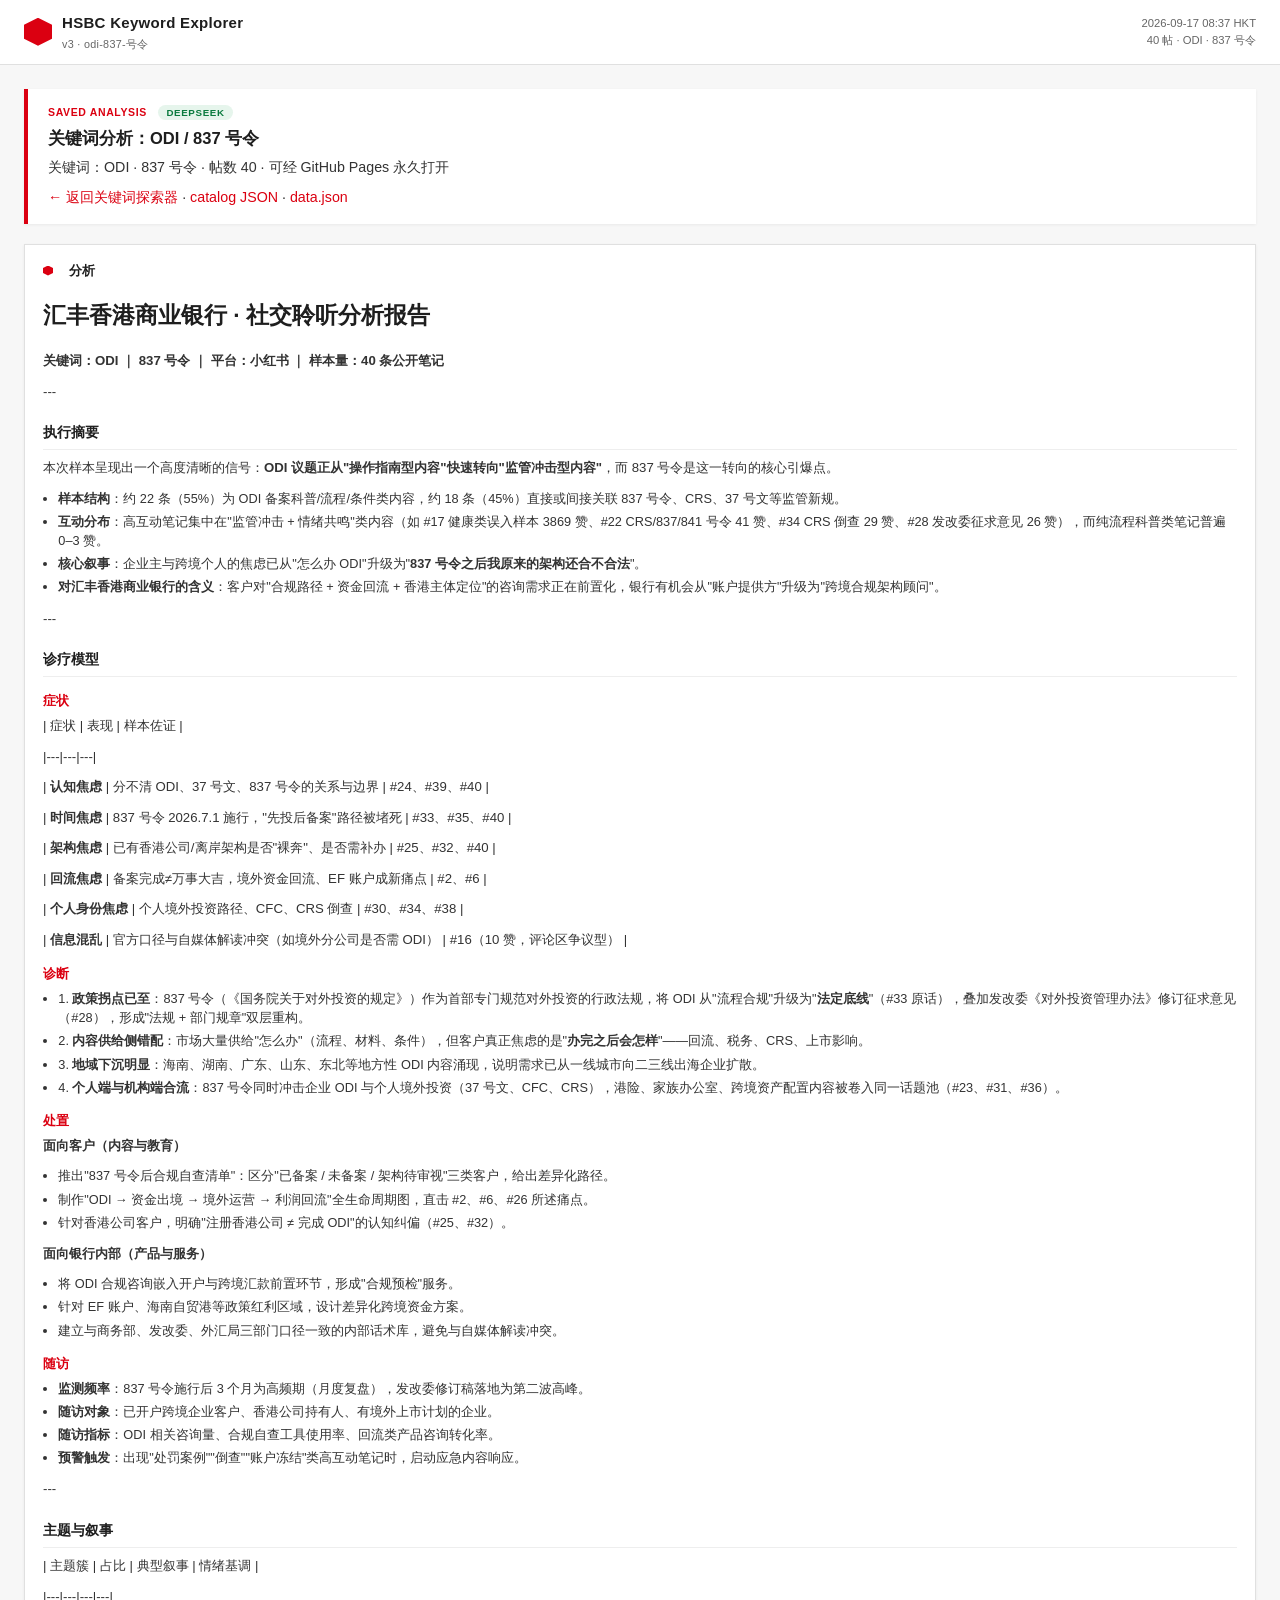
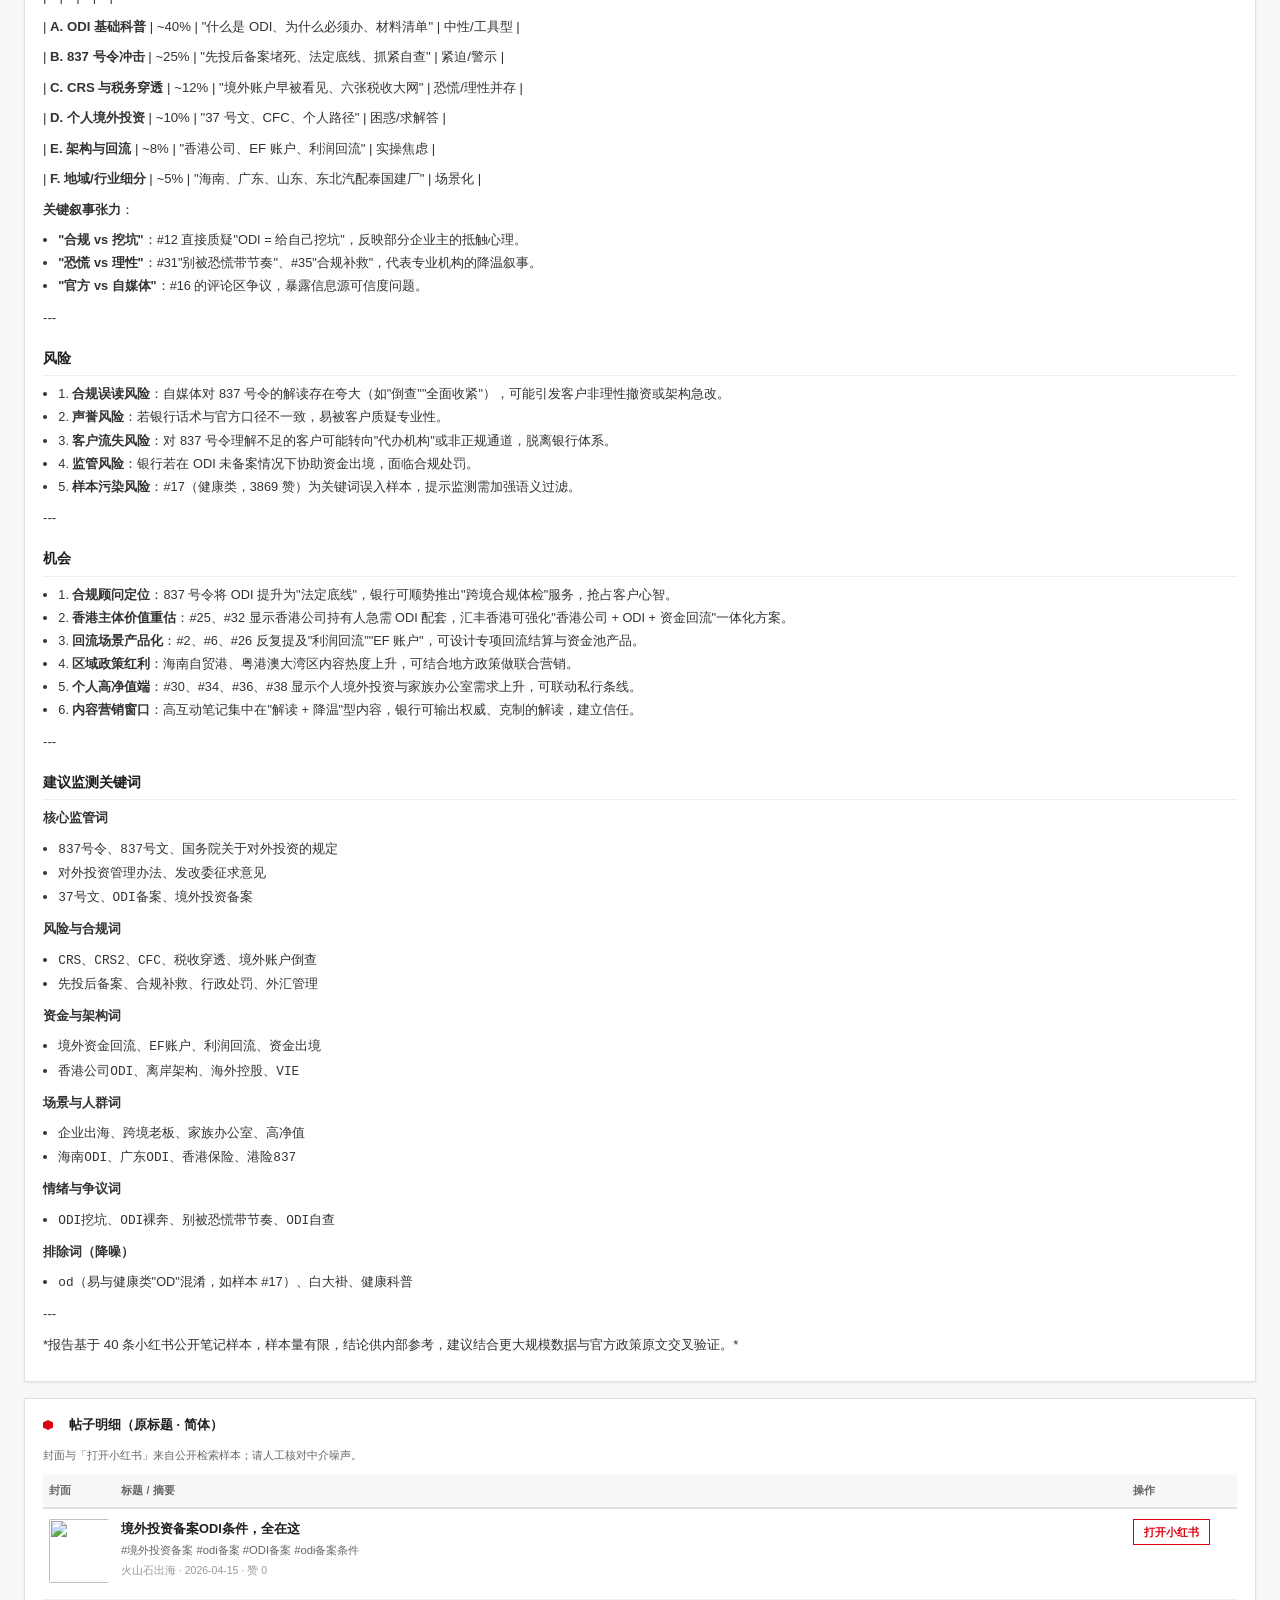
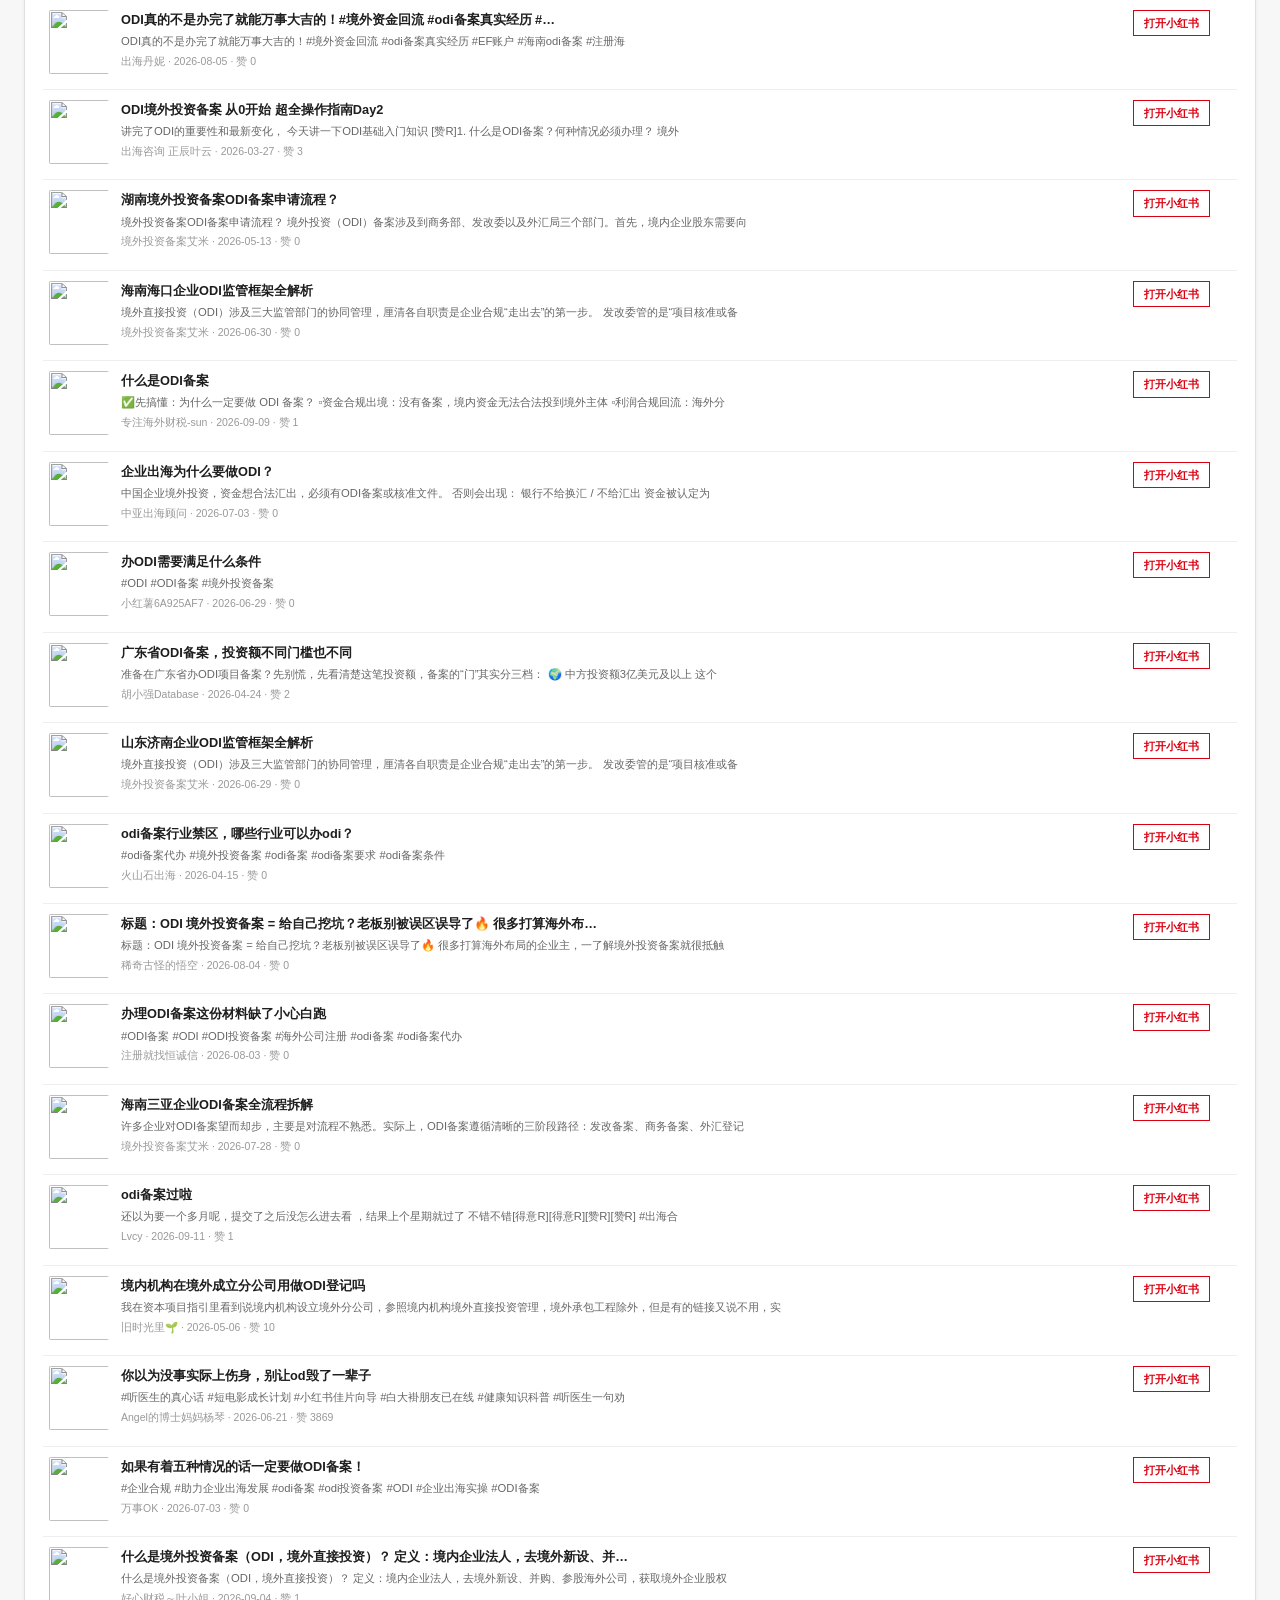
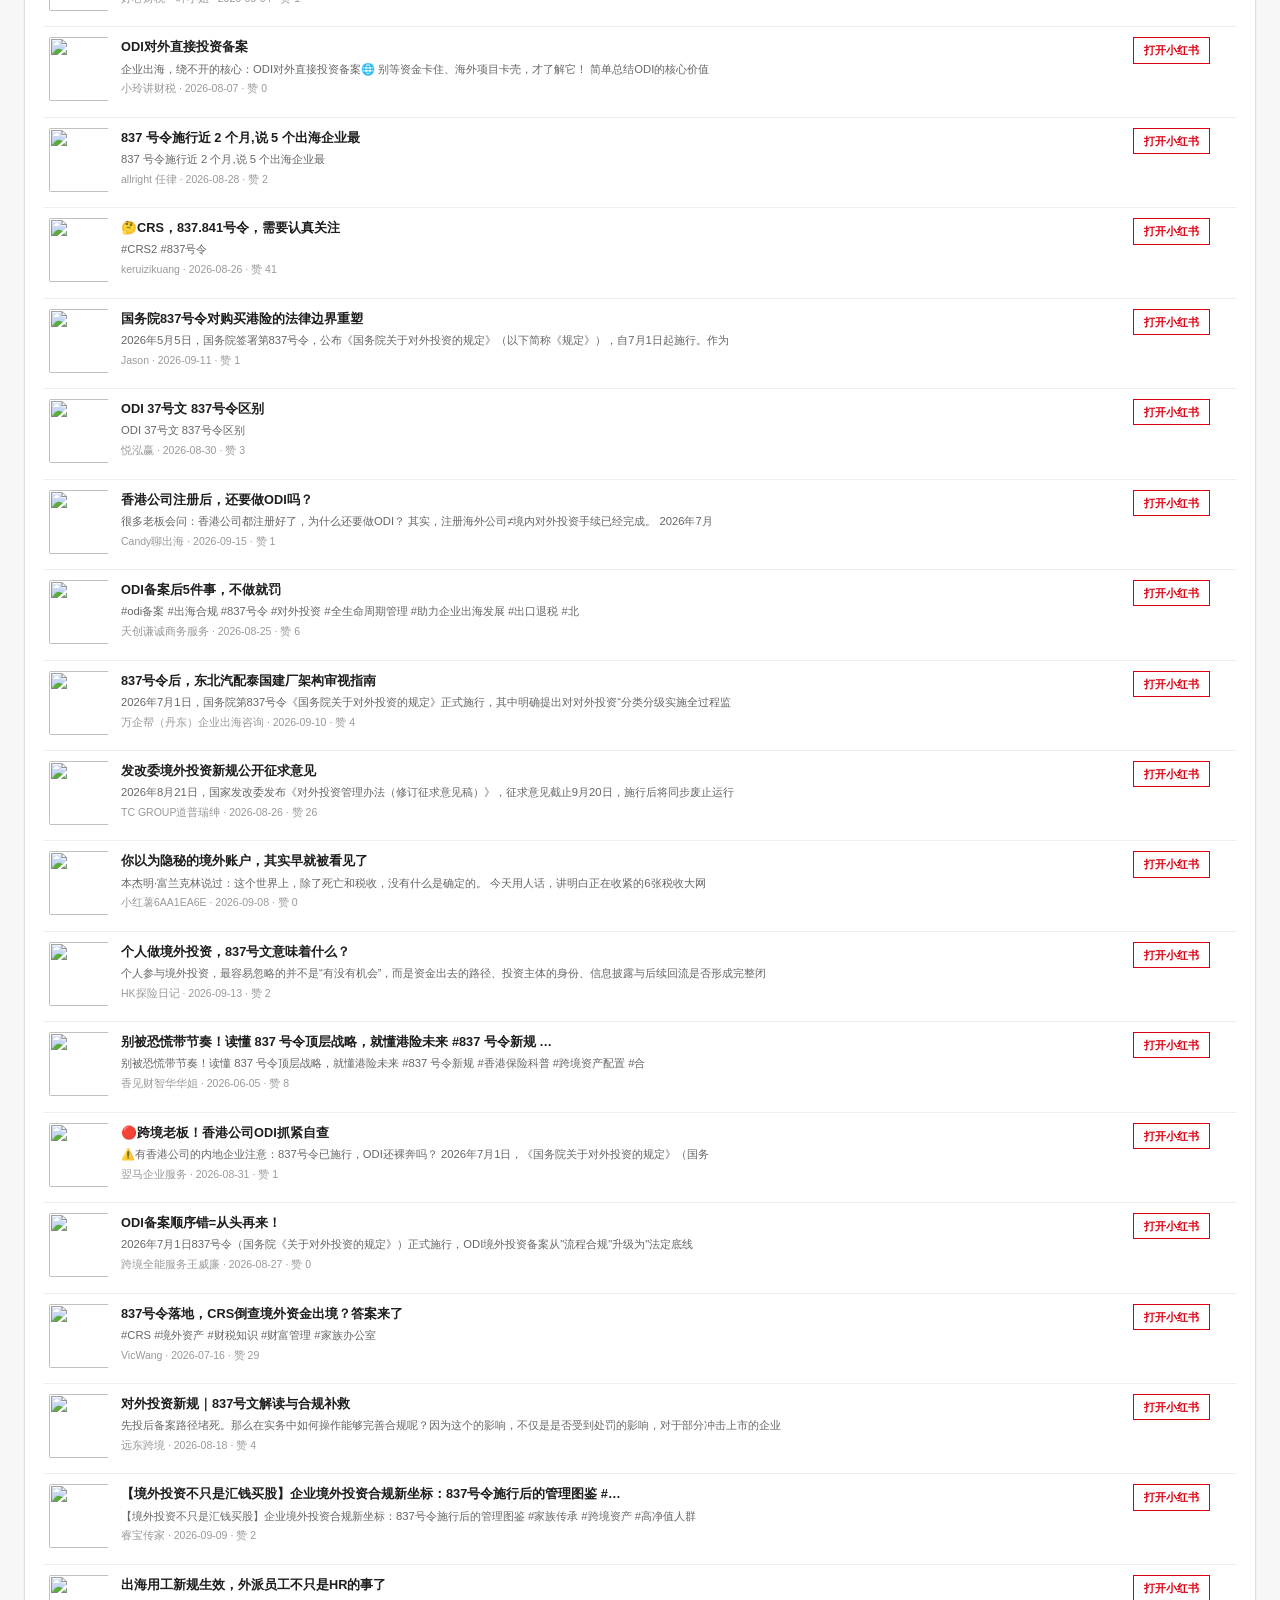
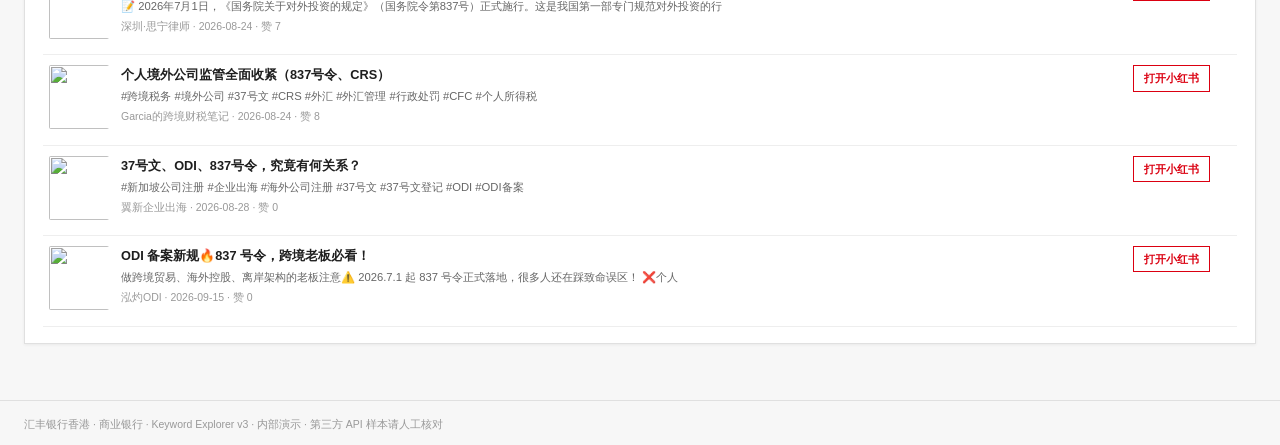
==== commit 9366f5bd: "Add DeepSeek analysis for ODI / 837 号令 v3 report" ====
--- a/v3/analyses/odi-837-号令/index.html
+++ b/v3/analyses/odi-837-号令/index.html
@@ -26,7 +26,7 @@
       </span>
     </a>
     <div class="top-meta">
-      <div>2026-09-17 08:32 HKT</div>
+      <div>2026-09-17 08:37 HKT</div>
       <div>40 帖 · ODI · 837 号令</div>
     </div>
   </div>
@@ -34,7 +34,7 @@
 
 <section class="wrap">
   <div class="hero-strip">
-    <div class="label">SAVED ANALYSIS <span style="font-size:0.65rem;background:#fff3cd;color:#856404;padding:2px 8px;border-radius:999px;margin-left:8px">待 DeepSeek</span></div>
+    <div class="label">SAVED ANALYSIS <span style="font-size:0.65rem;background:#e6f5ec;color:#0a7a3e;padding:2px 8px;border-radius:999px;margin-left:8px">DeepSeek</span></div>
     <p style="font-size:1.1rem;font-weight:700;color:#1e1e1e;margin:0 0 6px">关键词分析：ODI / 837 号令</p>
     <p style="margin:0">关键词：ODI · 837 号令 · 帖数 40 · 可经 GitHub Pages 永久打开</p>
     <p style="margin:8px 0 0"><a href="../../index.html">← 返回关键词探索器</a>
@@ -45,29 +45,123 @@
   <div class="card" style="margin-bottom:16px">
     <h3><span class="hex-accent"></span>分析</h3>
     <div class="analysis-body">
+<h2>汇丰香港商业银行 · 社交聆听分析报告</h2>
+<p><strong>关键词：ODI ｜ 837 号令 ｜ 平台：小红书 ｜ 样本量：40 条公开笔记</strong></p>
+<p>---</p>
 <h3>执行摘要</h3>
-<p>已收集关键词「ODI、837 号令」相关公开笔记 <strong>40</strong> 条。<strong>DeepSeek 分析未执行</strong>：请设置环境变量 <code>DEEPSEEK_API_KEY</code> 后重新运行流水线以生成完整管理层分析。</p>
+<p>本次样本呈现出一个高度清晰的信号：<strong>ODI 议题正从&quot;操作指南型内容&quot;快速转向&quot;监管冲击型内容&quot;</strong>，而 837 号令是这一转向的核心引爆点。</p>
+<ul>
+<li><strong>样本结构</strong>：约 22 条（55%）为 ODI 备案科普/流程/条件类内容，约 18 条（45%）直接或间接关联 837 号令、CRS、37 号文等监管新规。</li>
+<li><strong>互动分布</strong>：高互动笔记集中在&quot;监管冲击 + 情绪共鸣&quot;类内容（如 #17 健康类误入样本 3869 赞、#22 CRS/837/841 号令 41 赞、#34 CRS 倒查 29 赞、#28 发改委征求意见 26 赞），而纯流程科普类笔记普遍 0–3 赞。</li>
+<li><strong>核心叙事</strong>：企业主与跨境个人的焦虑已从&quot;怎么办 ODI&quot;升级为&quot;<strong>837 号令之后我原来的架构还合不合法</strong>&quot;。</li>
+<li><strong>对汇丰香港商业银行的含义</strong>：客户对&quot;合规路径 + 资金回流 + 香港主体定位&quot;的咨询需求正在前置化，银行有机会从&quot;账户提供方&quot;升级为&quot;跨境合规架构顾问&quot;。</li>
+</ul>
+<p>---</p>
 <h3>诊疗模型</h3>
 <h4>症状</h4>
-<p>（待 DeepSeek）当前仅完成检索与帖子归档。</p>
+<p>| 症状 | 表现 | 样本佐证 |</p>
+<p>|---|---|---|</p>
+<p>| <strong>认知焦虑</strong> | 分不清 ODI、37 号文、837 号令的关系与边界 | #24、#39、#40 |</p>
+<p>| <strong>时间焦虑</strong> | 837 号令 2026.7.1 施行，&quot;先投后备案&quot;路径被堵死 | #33、#35、#40 |</p>
+<p>| <strong>架构焦虑</strong> | 已有香港公司/离岸架构是否&quot;裸奔&quot;、是否需补办 | #25、#32、#40 |</p>
+<p>| <strong>回流焦虑</strong> | 备案完成≠万事大吉，境外资金回流、EF 账户成新痛点 | #2、#6 |</p>
+<p>| <strong>个人身份焦虑</strong> | 个人境外投资路径、CFC、CRS 倒查 | #30、#34、#38 |</p>
+<p>| <strong>信息混乱</strong> | 官方口径与自媒体解读冲突（如境外分公司是否需 ODI） | #16（10 赞，评论区争议型） |</p>
 <h4>诊断</h4>
-<p>（待 DeepSeek）</p>
+<ul>
+<li>1. <strong>政策拐点已至</strong>：837 号令（《国务院关于对外投资的规定》）作为首部专门规范对外投资的行政法规，将 ODI 从&quot;流程合规&quot;升级为&quot;<strong>法定底线</strong>&quot;（#33 原话），叠加发改委《对外投资管理办法》修订征求意见（#28），形成&quot;法规 + 部门规章&quot;双层重构。</li>
+<li>2. <strong>内容供给侧错配</strong>：市场大量供给&quot;怎么办&quot;（流程、材料、条件），但客户真正焦虑的是&quot;<strong>办完之后会怎样</strong>&quot;——回流、税务、CRS、上市影响。</li>
+<li>3. <strong>地域下沉明显</strong>：海南、湖南、广东、山东、东北等地方性 ODI 内容涌现，说明需求已从一线城市向二三线出海企业扩散。</li>
+<li>4. <strong>个人端与机构端合流</strong>：837 号令同时冲击企业 ODI 与个人境外投资（37 号文、CFC、CRS），港险、家族办公室、跨境资产配置内容被卷入同一话题池（#23、#31、#36）。</li>
+</ul>
 <h4>处置</h4>
-<p>（待 DeepSeek）设置 <code>DEEPSEEK_API_KEY</code> 后重跑：</p>
-<p><code>python3 run_keyword_analysis.py --keywords &quot;ODI,837 号令&quot;</code></p>
+<p><strong>面向客户（内容与教育）</strong></p>
+<ul>
+<li>推出&quot;837 号令后合规自查清单&quot;：区分&quot;已备案 / 未备案 / 架构待审视&quot;三类客户，给出差异化路径。</li>
+<li>制作&quot;ODI → 资金出境 → 境外运营 → 利润回流&quot;全生命周期图，直击 #2、#6、#26 所述痛点。</li>
+<li>针对香港公司客户，明确&quot;注册香港公司 ≠ 完成 ODI&quot;的认知纠偏（#25、#32）。</li>
+</ul>
+<p><strong>面向银行内部（产品与服务）</strong></p>
+<ul>
+<li>将 ODI 合规咨询嵌入开户与跨境汇款前置环节，形成&quot;合规预检&quot;服务。</li>
+<li>针对 EF 账户、海南自贸港等政策红利区域，设计差异化跨境资金方案。</li>
+<li>建立与商务部、发改委、外汇局三部门口径一致的内部话术库，避免与自媒体解读冲突。</li>
+</ul>
 <h4>随访</h4>
-<p>（待 DeepSeek）建议持续监测下列关键词，并增量合并 <code>seen_ids.json</code>。</p>
+<ul>
+<li><strong>监测频率</strong>：837 号令施行后 3 个月为高频期（月度复盘），发改委修订稿落地为第二波高峰。</li>
+<li><strong>随访对象</strong>：已开户跨境企业客户、香港公司持有人、有境外上市计划的企业。</li>
+<li><strong>随访指标</strong>：ODI 相关咨询量、合规自查工具使用率、回流类产品咨询转化率。</li>
+<li><strong>预警触发</strong>：出现&quot;处罚案例&quot;&quot;倒查&quot;&quot;账户冻结&quot;类高互动笔记时，启动应急内容响应。</li>
+</ul>
+<p>---</p>
 <h3>主题与叙事</h3>
-<p>（待 DeepSeek）请先审阅下方帖子表中的原标题与摘要。</p>
+<p>| 主题簇 | 占比 | 典型叙事 | 情绪基调 |</p>
+<p>|---|---|---|---|</p>
+<p>| <strong>A. ODI 基础科普</strong> | ~40% | &quot;什么是 ODI、为什么必须办、材料清单&quot; | 中性/工具型 |</p>
+<p>| <strong>B. 837 号令冲击</strong> | ~25% | &quot;先投后备案堵死、法定底线、抓紧自查&quot; | 紧迫/警示 |</p>
+<p>| <strong>C. CRS 与税务穿透</strong> | ~12% | &quot;境外账户早被看见、六张税收大网&quot; | 恐慌/理性并存 |</p>
+<p>| <strong>D. 个人境外投资</strong> | ~10% | &quot;37 号文、CFC、个人路径&quot; | 困惑/求解答 |</p>
+<p>| <strong>E. 架构与回流</strong> | ~8% | &quot;香港公司、EF 账户、利润回流&quot; | 实操焦虑 |</p>
+<p>| <strong>F. 地域/行业细分</strong> | ~5% | &quot;海南、广东、山东、东北汽配泰国建厂&quot; | 场景化 |</p>
+<p><strong>关键叙事张力</strong>：</p>
+<ul>
+<li><strong>&quot;合规 vs 挖坑&quot;</strong>：#12 直接质疑&quot;ODI = 给自己挖坑&quot;，反映部分企业主的抵触心理。</li>
+<li><strong>&quot;恐慌 vs 理性&quot;</strong>：#31&quot;别被恐慌带节奏&quot;、#35&quot;合规补救&quot;，代表专业机构的降温叙事。</li>
+<li><strong>&quot;官方 vs 自媒体&quot;</strong>：#16 的评论区争议，暴露信息源可信度问题。</li>
+</ul>
+<p>---</p>
 <h3>风险</h3>
-<p>（待 DeepSeek）</p>
+<ul>
+<li>1. <strong>合规误读风险</strong>：自媒体对 837 号令的解读存在夸大（如&quot;倒查&quot;&quot;全面收紧&quot;），可能引发客户非理性撤资或架构急改。</li>
+<li>2. <strong>声誉风险</strong>：若银行话术与官方口径不一致，易被客户质疑专业性。</li>
+<li>3. <strong>客户流失风险</strong>：对 837 号令理解不足的客户可能转向&quot;代办机构&quot;或非正规通道，脱离银行体系。</li>
+<li>4. <strong>监管风险</strong>：银行若在 ODI 未备案情况下协助资金出境，面临合规处罚。</li>
+<li>5. <strong>样本污染风险</strong>：#17（健康类，3869 赞）为关键词误入样本，提示监测需加强语义过滤。</li>
+</ul>
+<p>---</p>
 <h3>机会</h3>
-<p>（待 DeepSeek）</p>
+<ul>
+<li>1. <strong>合规顾问定位</strong>：837 号令将 ODI 提升为&quot;法定底线&quot;，银行可顺势推出&quot;跨境合规体检&quot;服务，抢占客户心智。</li>
+<li>2. <strong>香港主体价值重估</strong>：#25、#32 显示香港公司持有人急需 ODI 配套，汇丰香港可强化&quot;香港公司 + ODI + 资金回流&quot;一体化方案。</li>
+<li>3. <strong>回流场景产品化</strong>：#2、#6、#26 反复提及&quot;利润回流&quot;&quot;EF 账户&quot;，可设计专项回流结算与资金池产品。</li>
+<li>4. <strong>区域政策红利</strong>：海南自贸港、粤港澳大湾区内容热度上升，可结合地方政策做联合营销。</li>
+<li>5. <strong>个人高净值端</strong>：#30、#34、#36、#38 显示个人境外投资与家族办公室需求上升，可联动私行条线。</li>
+<li>6. <strong>内容营销窗口</strong>：高互动笔记集中在&quot;解读 + 降温&quot;型内容，银行可输出权威、克制的解读，建立信任。</li>
+</ul>
+<p>---</p>
 <h3>建议监测关键词</h3>
-<ul>
-<li>ODI、837 号令</li>
-<li>（DeepSeek 将补充扩展词）</li>
-</ul>
+<p><strong>核心监管词</strong></p>
+<ul>
+<li><code>837号令</code>、<code>837号文</code>、<code>国务院关于对外投资的规定</code></li>
+<li><code>对外投资管理办法</code>、<code>发改委征求意见</code></li>
+<li><code>37号文</code>、<code>ODI备案</code>、<code>境外投资备案</code></li>
+</ul>
+<p><strong>风险与合规词</strong></p>
+<ul>
+<li><code>CRS</code>、<code>CRS2</code>、<code>CFC</code>、<code>税收穿透</code>、<code>境外账户倒查</code></li>
+<li><code>先投后备案</code>、<code>合规补救</code>、<code>行政处罚</code>、<code>外汇管理</code></li>
+</ul>
+<p><strong>资金与架构词</strong></p>
+<ul>
+<li><code>境外资金回流</code>、<code>EF账户</code>、<code>利润回流</code>、<code>资金出境</code></li>
+<li><code>香港公司ODI</code>、<code>离岸架构</code>、<code>海外控股</code>、<code>VIE</code></li>
+</ul>
+<p><strong>场景与人群词</strong></p>
+<ul>
+<li><code>企业出海</code>、<code>跨境老板</code>、<code>家族办公室</code>、<code>高净值</code></li>
+<li><code>海南ODI</code>、<code>广东ODI</code>、<code>香港保险</code>、<code>港险837</code></li>
+</ul>
+<p><strong>情绪与争议词</strong></p>
+<ul>
+<li><code>ODI挖坑</code>、<code>ODI裸奔</code>、<code>别被恐慌带节奏</code>、<code>ODI自查</code></li>
+</ul>
+<p><strong>排除词（降噪）</strong></p>
+<ul>
+<li><code>od</code>（易与健康类&quot;OD&quot;混淆，如样本 #17）、<code>白大褂</code>、<code>健康科普</code></li>
+</ul>
+<p>---</p>
+<p>*报告基于 40 条小红书公开笔记样本，样本量有限，结论供内部参考，建议结合更大规模数据与官方政策原文交叉验证。*</p>
     </div>
   </div>
 
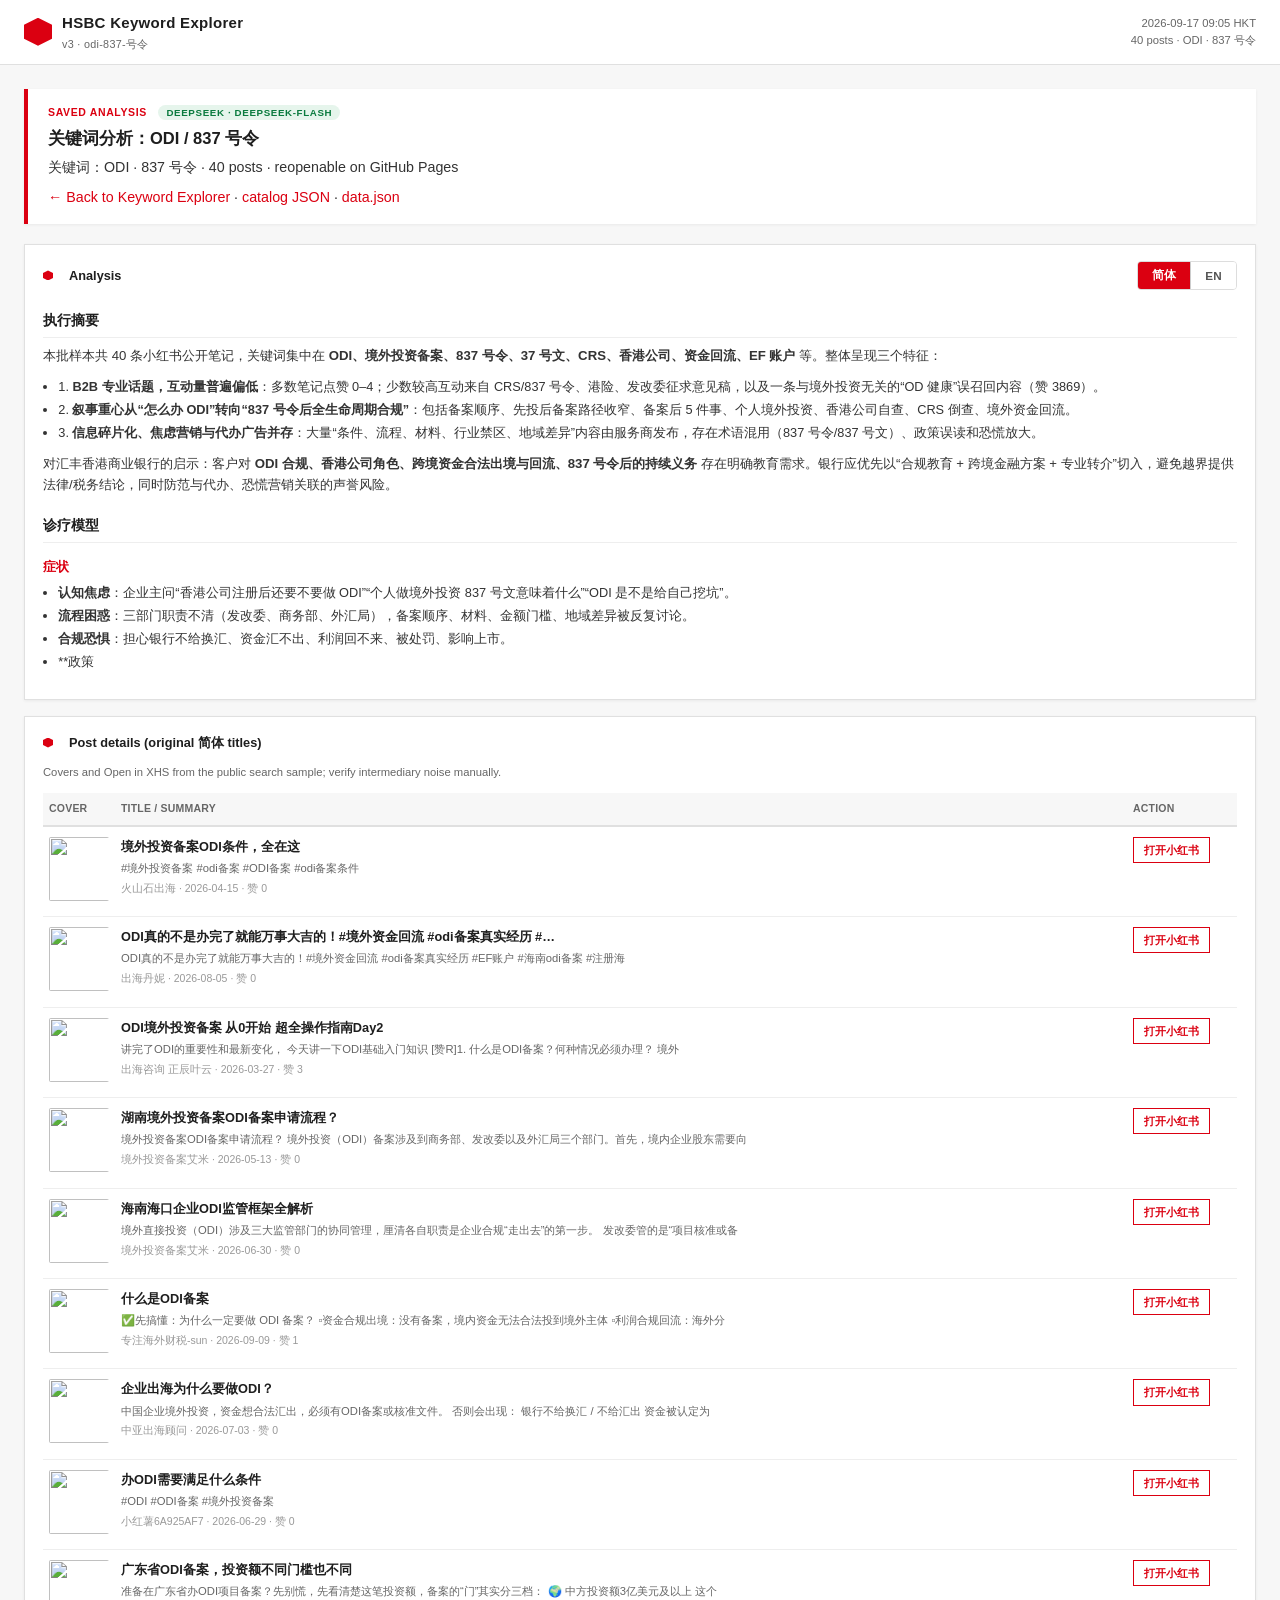
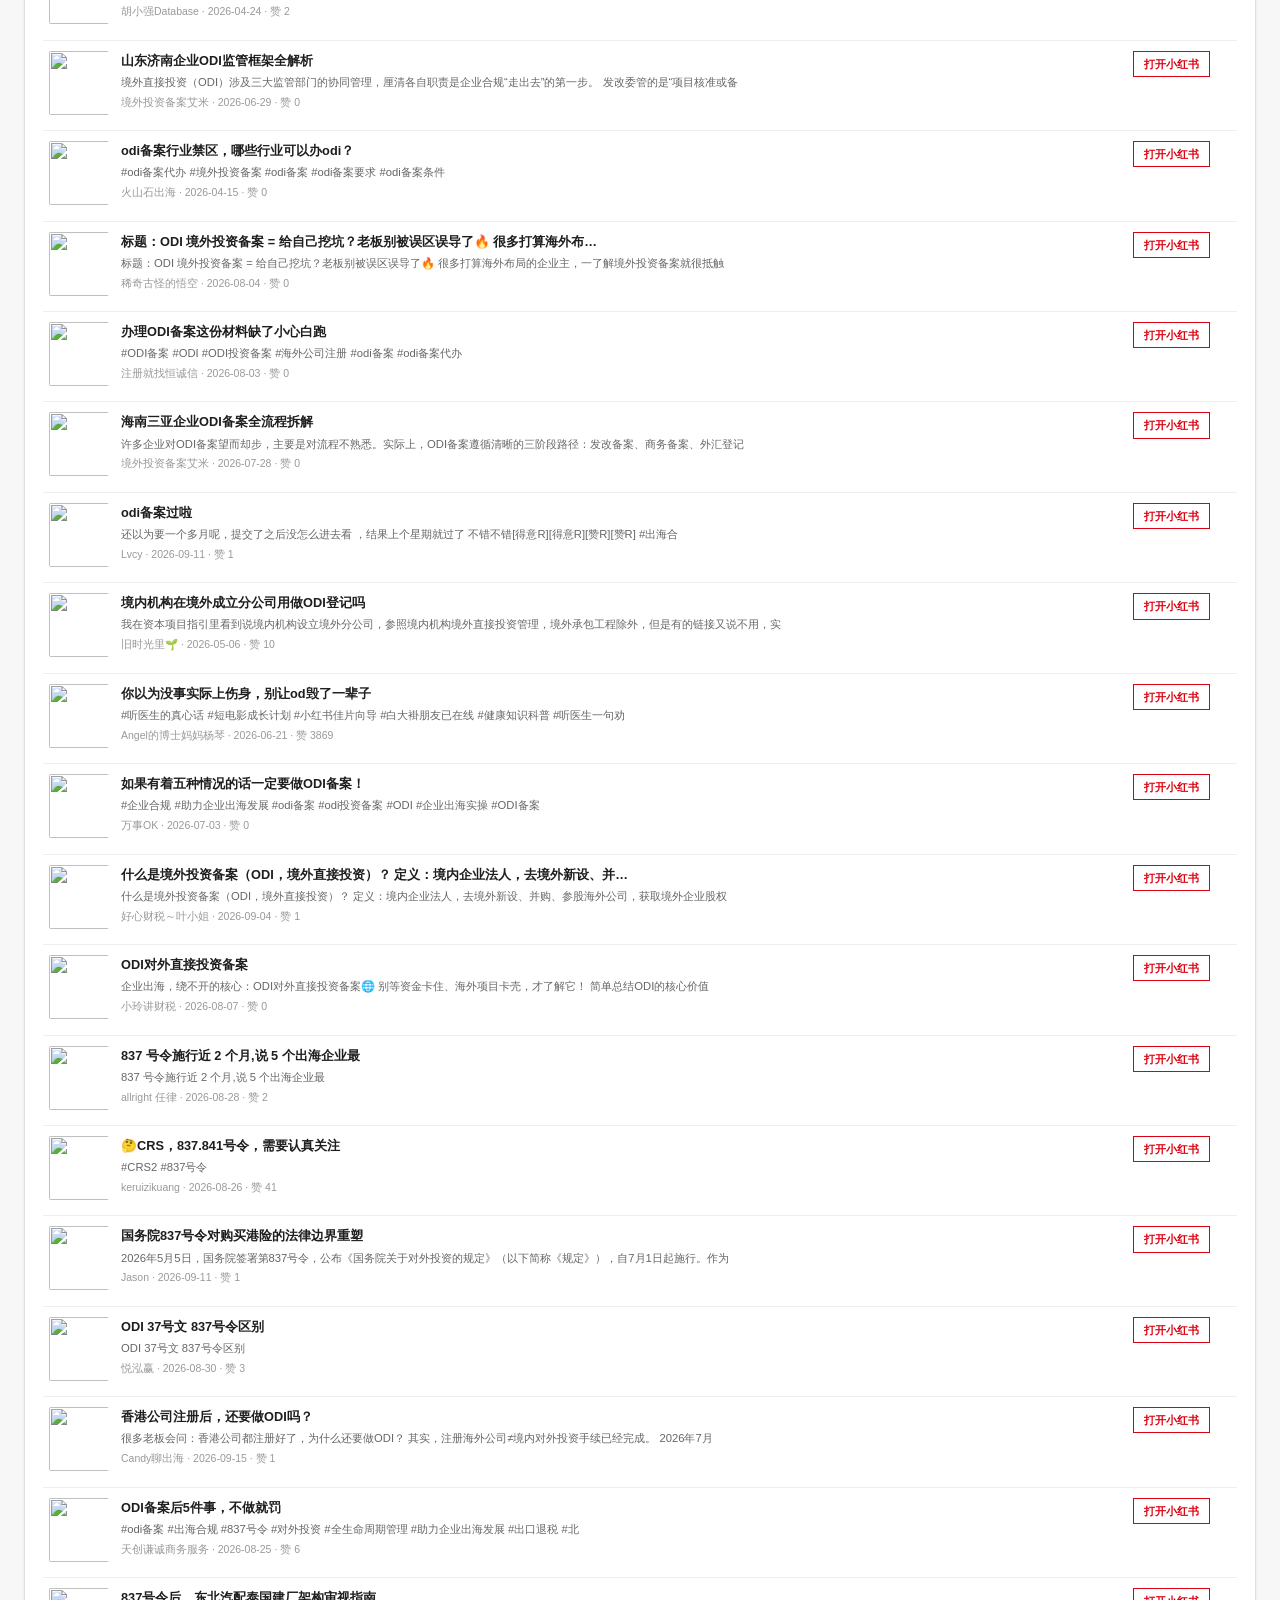
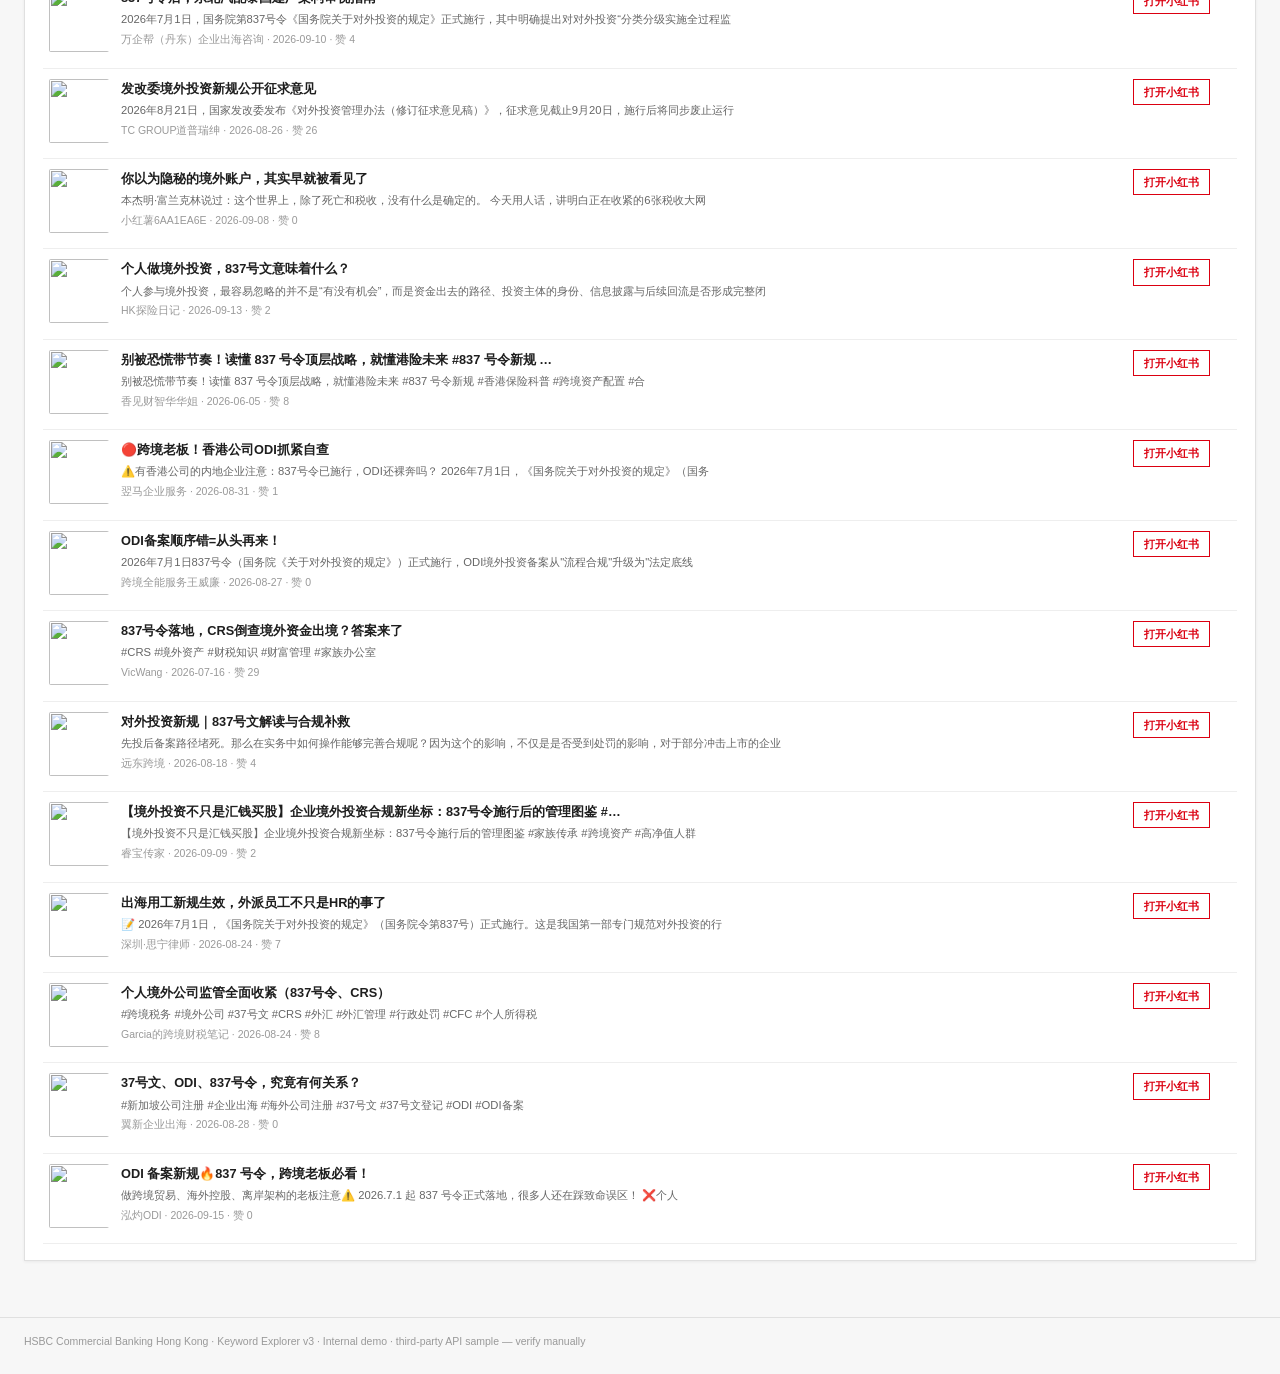
==== commit dabbed47: "Re-run ODI/837 analysis with DeepSeek Flash (简体 + EN)" ====
--- a/v3/analyses/odi-837-号令/index.html
+++ b/v3/analyses/odi-837-号令/index.html
@@ -14,6 +14,11 @@
   .post-table { width:100%; border-collapse:collapse; font-size:0.82rem; }
   .post-table th { text-align:left; font-size:0.7rem; color:#666; padding:8px 6px; border-bottom:2px solid #e0e0e0; }
   .post-table td { padding:10px 6px; border-bottom:1px solid #eee; vertical-align:top; }
+  .lang-toggle { display:inline-flex; gap:0; border:1px solid #ddd; border-radius:4px; overflow:hidden; }
+  .lang-toggle button { border:0; background:#fff; padding:6px 14px; font-size:0.78rem; cursor:pointer; color:#555; }
+  .lang-toggle button.active { background:#DB0011; color:#fff; }
+  .analysis-pane { display:none; }
+  .analysis-pane.active { display:block; }
 </style>
 </head>
 <body>
@@ -26,151 +31,59 @@
       </span>
     </a>
     <div class="top-meta">
-      <div>2026-09-17 08:37 HKT</div>
-      <div>40 帖 · ODI · 837 号令</div>
+      <div>2026-09-17 09:05 HKT</div>
+      <div>40 posts · ODI · 837 号令</div>
     </div>
   </div>
 </header>
 
 <section class="wrap">
   <div class="hero-strip">
-    <div class="label">SAVED ANALYSIS <span style="font-size:0.65rem;background:#e6f5ec;color:#0a7a3e;padding:2px 8px;border-radius:999px;margin-left:8px">DeepSeek</span></div>
+    <div class="label">SAVED ANALYSIS <span style="font-size:0.65rem;background:#e6f5ec;color:#0a7a3e;padding:2px 8px;border-radius:999px;margin-left:8px">DeepSeek · deepseek-flash</span></div>
     <p style="font-size:1.1rem;font-weight:700;color:#1e1e1e;margin:0 0 6px">关键词分析：ODI / 837 号令</p>
-    <p style="margin:0">关键词：ODI · 837 号令 · 帖数 40 · 可经 GitHub Pages 永久打开</p>
-    <p style="margin:8px 0 0"><a href="../../index.html">← 返回关键词探索器</a>
+    <p style="margin:0">关键词：ODI · 837 号令 · 40 posts · reopenable on GitHub Pages</p>
+    <p style="margin:8px 0 0"><a href="../../index.html">← Back to Keyword Explorer</a>
       · <a href="../index.json">catalog JSON</a>
       · <a href="data.json">data.json</a></p>
   </div>
 
   <div class="card" style="margin-bottom:16px">
-    <h3><span class="hex-accent"></span>分析</h3>
-    <div class="analysis-body">
-<h2>汇丰香港商业银行 · 社交聆听分析报告</h2>
-<p><strong>关键词：ODI ｜ 837 号令 ｜ 平台：小红书 ｜ 样本量：40 条公开笔记</strong></p>
-<p>---</p>
+    <div style="display:flex;justify-content:space-between;align-items:center;gap:12px;flex-wrap:wrap;margin-bottom:8px">
+      <h3 style="margin:0"><span class="hex-accent"></span>Analysis</h3>
+      <div class="lang-toggle" role="group" aria-label="Language">
+        <button type="button" id="btn-zh" class="active" onclick="showLang('zh')">简体</button>
+        <button type="button" id="btn-en" onclick="showLang('en')">EN</button>
+      </div>
+    </div>
+    <div id="pane-zh" class="analysis-body analysis-pane active">
 <h3>执行摘要</h3>
-<p>本次样本呈现出一个高度清晰的信号：<strong>ODI 议题正从&quot;操作指南型内容&quot;快速转向&quot;监管冲击型内容&quot;</strong>，而 837 号令是这一转向的核心引爆点。</p>
+<p>本批样本共 40 条小红书公开笔记，关键词集中在 <strong>ODI、境外投资备案、837 号令、37 号文、CRS、香港公司、资金回流、EF 账户</strong> 等。整体呈现三个特征：</p>
 <ul>
-<li><strong>样本结构</strong>：约 22 条（55%）为 ODI 备案科普/流程/条件类内容，约 18 条（45%）直接或间接关联 837 号令、CRS、37 号文等监管新规。</li>
-<li><strong>互动分布</strong>：高互动笔记集中在&quot;监管冲击 + 情绪共鸣&quot;类内容（如 #17 健康类误入样本 3869 赞、#22 CRS/837/841 号令 41 赞、#34 CRS 倒查 29 赞、#28 发改委征求意见 26 赞），而纯流程科普类笔记普遍 0–3 赞。</li>
-<li><strong>核心叙事</strong>：企业主与跨境个人的焦虑已从&quot;怎么办 ODI&quot;升级为&quot;<strong>837 号令之后我原来的架构还合不合法</strong>&quot;。</li>
-<li><strong>对汇丰香港商业银行的含义</strong>：客户对&quot;合规路径 + 资金回流 + 香港主体定位&quot;的咨询需求正在前置化，银行有机会从&quot;账户提供方&quot;升级为&quot;跨境合规架构顾问&quot;。</li>
+<li>1. <strong>B2B 专业话题，互动量普遍偏低</strong>：多数笔记点赞 0–4；少数较高互动来自 CRS/837 号令、港险、发改委征求意见稿，以及一条与境外投资无关的“OD 健康”误召回内容（赞 3869）。</li>
+<li>2. <strong>叙事重心从“怎么办 ODI”转向“837 号令后全生命周期合规”</strong>：包括备案顺序、先投后备案路径收窄、备案后 5 件事、个人境外投资、香港公司自查、CRS 倒查、境外资金回流。</li>
+<li>3. <strong>信息碎片化、焦虑营销与代办广告并存</strong>：大量“条件、流程、材料、行业禁区、地域差异”内容由服务商发布，存在术语混用（837 号令/837 号文）、政策误读和恐慌放大。</li>
 </ul>
-<p>---</p>
+<p>对汇丰香港商业银行的启示：客户对 <strong>ODI 合规、香港公司角色、跨境资金合法出境与回流、837 号令后的持续义务</strong> 存在明确教育需求。银行应优先以“合规教育 + 跨境金融方案 + 专业转介”切入，避免越界提供法律/税务结论，同时防范与代办、恐慌营销关联的声誉风险。</p>
 <h3>诊疗模型</h3>
 <h4>症状</h4>
-<p>| 症状 | 表现 | 样本佐证 |</p>
-<p>|---|---|---|</p>
-<p>| <strong>认知焦虑</strong> | 分不清 ODI、37 号文、837 号令的关系与边界 | #24、#39、#40 |</p>
-<p>| <strong>时间焦虑</strong> | 837 号令 2026.7.1 施行，&quot;先投后备案&quot;路径被堵死 | #33、#35、#40 |</p>
-<p>| <strong>架构焦虑</strong> | 已有香港公司/离岸架构是否&quot;裸奔&quot;、是否需补办 | #25、#32、#40 |</p>
-<p>| <strong>回流焦虑</strong> | 备案完成≠万事大吉，境外资金回流、EF 账户成新痛点 | #2、#6 |</p>
-<p>| <strong>个人身份焦虑</strong> | 个人境外投资路径、CFC、CRS 倒查 | #30、#34、#38 |</p>
-<p>| <strong>信息混乱</strong> | 官方口径与自媒体解读冲突（如境外分公司是否需 ODI） | #16（10 赞，评论区争议型） |</p>
-<h4>诊断</h4>
 <ul>
-<li>1. <strong>政策拐点已至</strong>：837 号令（《国务院关于对外投资的规定》）作为首部专门规范对外投资的行政法规，将 ODI 从&quot;流程合规&quot;升级为&quot;<strong>法定底线</strong>&quot;（#33 原话），叠加发改委《对外投资管理办法》修订征求意见（#28），形成&quot;法规 + 部门规章&quot;双层重构。</li>
-<li>2. <strong>内容供给侧错配</strong>：市场大量供给&quot;怎么办&quot;（流程、材料、条件），但客户真正焦虑的是&quot;<strong>办完之后会怎样</strong>&quot;——回流、税务、CRS、上市影响。</li>
-<li>3. <strong>地域下沉明显</strong>：海南、湖南、广东、山东、东北等地方性 ODI 内容涌现，说明需求已从一线城市向二三线出海企业扩散。</li>
-<li>4. <strong>个人端与机构端合流</strong>：837 号令同时冲击企业 ODI 与个人境外投资（37 号文、CFC、CRS），港险、家族办公室、跨境资产配置内容被卷入同一话题池（#23、#31、#36）。</li>
+<li><strong>认知焦虑</strong>：企业主问“香港公司注册后还要不要做 ODI”“个人做境外投资 837 号文意味着什么”“ODI 是不是给自己挖坑”。</li>
+<li><strong>流程困惑</strong>：三部门职责不清（发改委、商务部、外汇局），备案顺序、材料、金额门槛、地域差异被反复讨论。</li>
+<li><strong>合规恐惧</strong>：担心银行不给换汇、资金汇不出、利润回不来、被处罚、影响上市。</li>
+<li>**政策</li>
 </ul>
-<h4>处置</h4>
-<p><strong>面向客户（内容与教育）</strong></p>
-<ul>
-<li>推出&quot;837 号令后合规自查清单&quot;：区分&quot;已备案 / 未备案 / 架构待审视&quot;三类客户，给出差异化路径。</li>
-<li>制作&quot;ODI → 资金出境 → 境外运营 → 利润回流&quot;全生命周期图，直击 #2、#6、#26 所述痛点。</li>
-<li>针对香港公司客户，明确&quot;注册香港公司 ≠ 完成 ODI&quot;的认知纠偏（#25、#32）。</li>
-</ul>
-<p><strong>面向银行内部（产品与服务）</strong></p>
-<ul>
-<li>将 ODI 合规咨询嵌入开户与跨境汇款前置环节，形成&quot;合规预检&quot;服务。</li>
-<li>针对 EF 账户、海南自贸港等政策红利区域，设计差异化跨境资金方案。</li>
-<li>建立与商务部、发改委、外汇局三部门口径一致的内部话术库，避免与自媒体解读冲突。</li>
-</ul>
-<h4>随访</h4>
-<ul>
-<li><strong>监测频率</strong>：837 号令施行后 3 个月为高频期（月度复盘），发改委修订稿落地为第二波高峰。</li>
-<li><strong>随访对象</strong>：已开户跨境企业客户、香港公司持有人、有境外上市计划的企业。</li>
-<li><strong>随访指标</strong>：ODI 相关咨询量、合规自查工具使用率、回流类产品咨询转化率。</li>
-<li><strong>预警触发</strong>：出现&quot;处罚案例&quot;&quot;倒查&quot;&quot;账户冻结&quot;类高互动笔记时，启动应急内容响应。</li>
-</ul>
-<p>---</p>
-<h3>主题与叙事</h3>
-<p>| 主题簇 | 占比 | 典型叙事 | 情绪基调 |</p>
-<p>|---|---|---|---|</p>
-<p>| <strong>A. ODI 基础科普</strong> | ~40% | &quot;什么是 ODI、为什么必须办、材料清单&quot; | 中性/工具型 |</p>
-<p>| <strong>B. 837 号令冲击</strong> | ~25% | &quot;先投后备案堵死、法定底线、抓紧自查&quot; | 紧迫/警示 |</p>
-<p>| <strong>C. CRS 与税务穿透</strong> | ~12% | &quot;境外账户早被看见、六张税收大网&quot; | 恐慌/理性并存 |</p>
-<p>| <strong>D. 个人境外投资</strong> | ~10% | &quot;37 号文、CFC、个人路径&quot; | 困惑/求解答 |</p>
-<p>| <strong>E. 架构与回流</strong> | ~8% | &quot;香港公司、EF 账户、利润回流&quot; | 实操焦虑 |</p>
-<p>| <strong>F. 地域/行业细分</strong> | ~5% | &quot;海南、广东、山东、东北汽配泰国建厂&quot; | 场景化 |</p>
-<p><strong>关键叙事张力</strong>：</p>
-<ul>
-<li><strong>&quot;合规 vs 挖坑&quot;</strong>：#12 直接质疑&quot;ODI = 给自己挖坑&quot;，反映部分企业主的抵触心理。</li>
-<li><strong>&quot;恐慌 vs 理性&quot;</strong>：#31&quot;别被恐慌带节奏&quot;、#35&quot;合规补救&quot;，代表专业机构的降温叙事。</li>
-<li><strong>&quot;官方 vs 自媒体&quot;</strong>：#16 的评论区争议，暴露信息源可信度问题。</li>
-</ul>
-<p>---</p>
-<h3>风险</h3>
-<ul>
-<li>1. <strong>合规误读风险</strong>：自媒体对 837 号令的解读存在夸大（如&quot;倒查&quot;&quot;全面收紧&quot;），可能引发客户非理性撤资或架构急改。</li>
-<li>2. <strong>声誉风险</strong>：若银行话术与官方口径不一致，易被客户质疑专业性。</li>
-<li>3. <strong>客户流失风险</strong>：对 837 号令理解不足的客户可能转向&quot;代办机构&quot;或非正规通道，脱离银行体系。</li>
-<li>4. <strong>监管风险</strong>：银行若在 ODI 未备案情况下协助资金出境，面临合规处罚。</li>
-<li>5. <strong>样本污染风险</strong>：#17（健康类，3869 赞）为关键词误入样本，提示监测需加强语义过滤。</li>
-</ul>
-<p>---</p>
-<h3>机会</h3>
-<ul>
-<li>1. <strong>合规顾问定位</strong>：837 号令将 ODI 提升为&quot;法定底线&quot;，银行可顺势推出&quot;跨境合规体检&quot;服务，抢占客户心智。</li>
-<li>2. <strong>香港主体价值重估</strong>：#25、#32 显示香港公司持有人急需 ODI 配套，汇丰香港可强化&quot;香港公司 + ODI + 资金回流&quot;一体化方案。</li>
-<li>3. <strong>回流场景产品化</strong>：#2、#6、#26 反复提及&quot;利润回流&quot;&quot;EF 账户&quot;，可设计专项回流结算与资金池产品。</li>
-<li>4. <strong>区域政策红利</strong>：海南自贸港、粤港澳大湾区内容热度上升，可结合地方政策做联合营销。</li>
-<li>5. <strong>个人高净值端</strong>：#30、#34、#36、#38 显示个人境外投资与家族办公室需求上升，可联动私行条线。</li>
-<li>6. <strong>内容营销窗口</strong>：高互动笔记集中在&quot;解读 + 降温&quot;型内容，银行可输出权威、克制的解读，建立信任。</li>
-</ul>
-<p>---</p>
-<h3>建议监测关键词</h3>
-<p><strong>核心监管词</strong></p>
-<ul>
-<li><code>837号令</code>、<code>837号文</code>、<code>国务院关于对外投资的规定</code></li>
-<li><code>对外投资管理办法</code>、<code>发改委征求意见</code></li>
-<li><code>37号文</code>、<code>ODI备案</code>、<code>境外投资备案</code></li>
-</ul>
-<p><strong>风险与合规词</strong></p>
-<ul>
-<li><code>CRS</code>、<code>CRS2</code>、<code>CFC</code>、<code>税收穿透</code>、<code>境外账户倒查</code></li>
-<li><code>先投后备案</code>、<code>合规补救</code>、<code>行政处罚</code>、<code>外汇管理</code></li>
-</ul>
-<p><strong>资金与架构词</strong></p>
-<ul>
-<li><code>境外资金回流</code>、<code>EF账户</code>、<code>利润回流</code>、<code>资金出境</code></li>
-<li><code>香港公司ODI</code>、<code>离岸架构</code>、<code>海外控股</code>、<code>VIE</code></li>
-</ul>
-<p><strong>场景与人群词</strong></p>
-<ul>
-<li><code>企业出海</code>、<code>跨境老板</code>、<code>家族办公室</code>、<code>高净值</code></li>
-<li><code>海南ODI</code>、<code>广东ODI</code>、<code>香港保险</code>、<code>港险837</code></li>
-</ul>
-<p><strong>情绪与争议词</strong></p>
-<ul>
-<li><code>ODI挖坑</code>、<code>ODI裸奔</code>、<code>别被恐慌带节奏</code>、<code>ODI自查</code></li>
-</ul>
-<p><strong>排除词（降噪）</strong></p>
-<ul>
-<li><code>od</code>（易与健康类&quot;OD&quot;混淆，如样本 #17）、<code>白大褂</code>、<code>健康科普</code></li>
-</ul>
-<p>---</p>
-<p>*报告基于 40 条小红书公开笔记样本，样本量有限，结论供内部参考，建议结合更大规模数据与官方政策原文交叉验证。*</p>
+    </div>
+    <div id="pane-en" class="analysis-body analysis-pane">
+<p>（DeepSeek 无内容）</p>
     </div>
   </div>
 
   <div class="card">
-    <h3><span class="hex-accent"></span>帖子明细（原标题 · 简体）</h3>
-    <p class="card-muted" style="margin-bottom:12px">封面与「打开小红书」来自公开检索样本；请人工核对中介噪声。</p>
+    <h3><span class="hex-accent"></span>Post details (original 简体 titles)</h3>
+    <p class="card-muted" style="margin-bottom:12px">Covers and Open in XHS from the public search sample; verify intermediary noise manually.</p>
     <div style="overflow-x:auto">
       <table class="post-table">
-        <thead><tr><th style="width:72px">封面</th><th>标题 / 摘要</th><th style="width:110px">操作</th></tr></thead>
+        <thead><tr><th style="width:72px">Cover</th><th>Title / summary</th><th style="width:110px">Action</th></tr></thead>
         <tbody>
 <tr>
   <td><img src="https://sns-na-i6.xhscdn.com/1040g00831uvjue881m105oqpvir6bl1nnuqogd8?imageView2/2/w/576/format/webp/q/87%7CimageMogr2/strip&amp;redImage/frame/0&amp;ap=5&amp;sc=SRH_PRV&amp;sign=fc79429f139c2d8ce102d98705e38214&amp;t=6aab3510" alt="" loading="lazy" style="width:64px;height:64px;object-fit:cover;border-radius:2px"/></td>
@@ -498,6 +411,21 @@
   </div>
 </section>
 
-<footer class="footer">汇丰银行香港 · 商业银行 · Keyword Explorer v3 · 内部演示 · 第三方 API 样本请人工核对</footer>
+<footer class="footer">HSBC Commercial Banking Hong Kong · Keyword Explorer v3 · Internal demo · third-party API sample — verify manually</footer>
+<script>
+function showLang(lang) {
+  document.getElementById('pane-zh').classList.toggle('active', lang === 'zh');
+  document.getElementById('pane-en').classList.toggle('active', lang === 'en');
+  document.getElementById('btn-zh').classList.toggle('active', lang === 'zh');
+  document.getElementById('btn-en').classList.toggle('active', lang === 'en');
+  try { localStorage.setItem('hsbc-v3-lang', lang); } catch (e) {}
+}
+(function () {
+  try {
+    const saved = localStorage.getItem('hsbc-v3-lang');
+    if (saved === 'en') showLang('en');
+  } catch (e) {}
+})();
+</script>
 </body>
 </html>
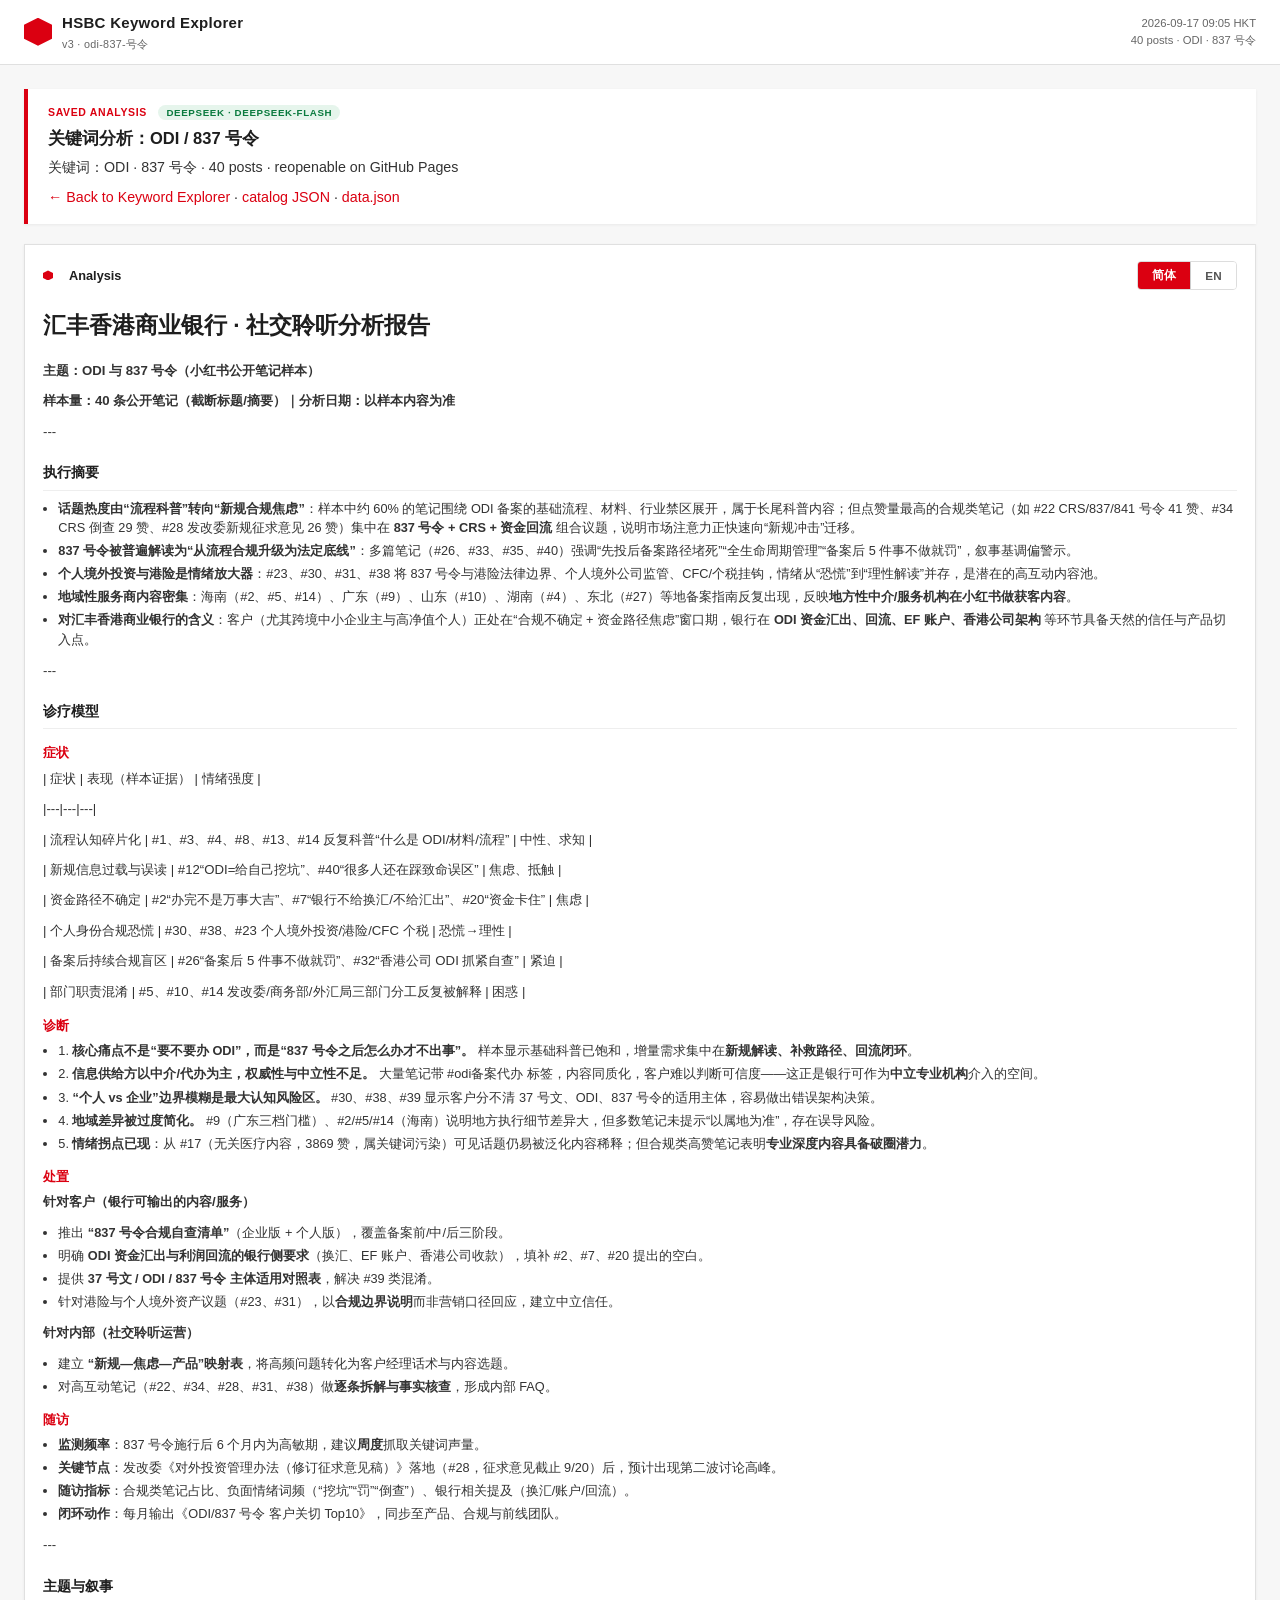
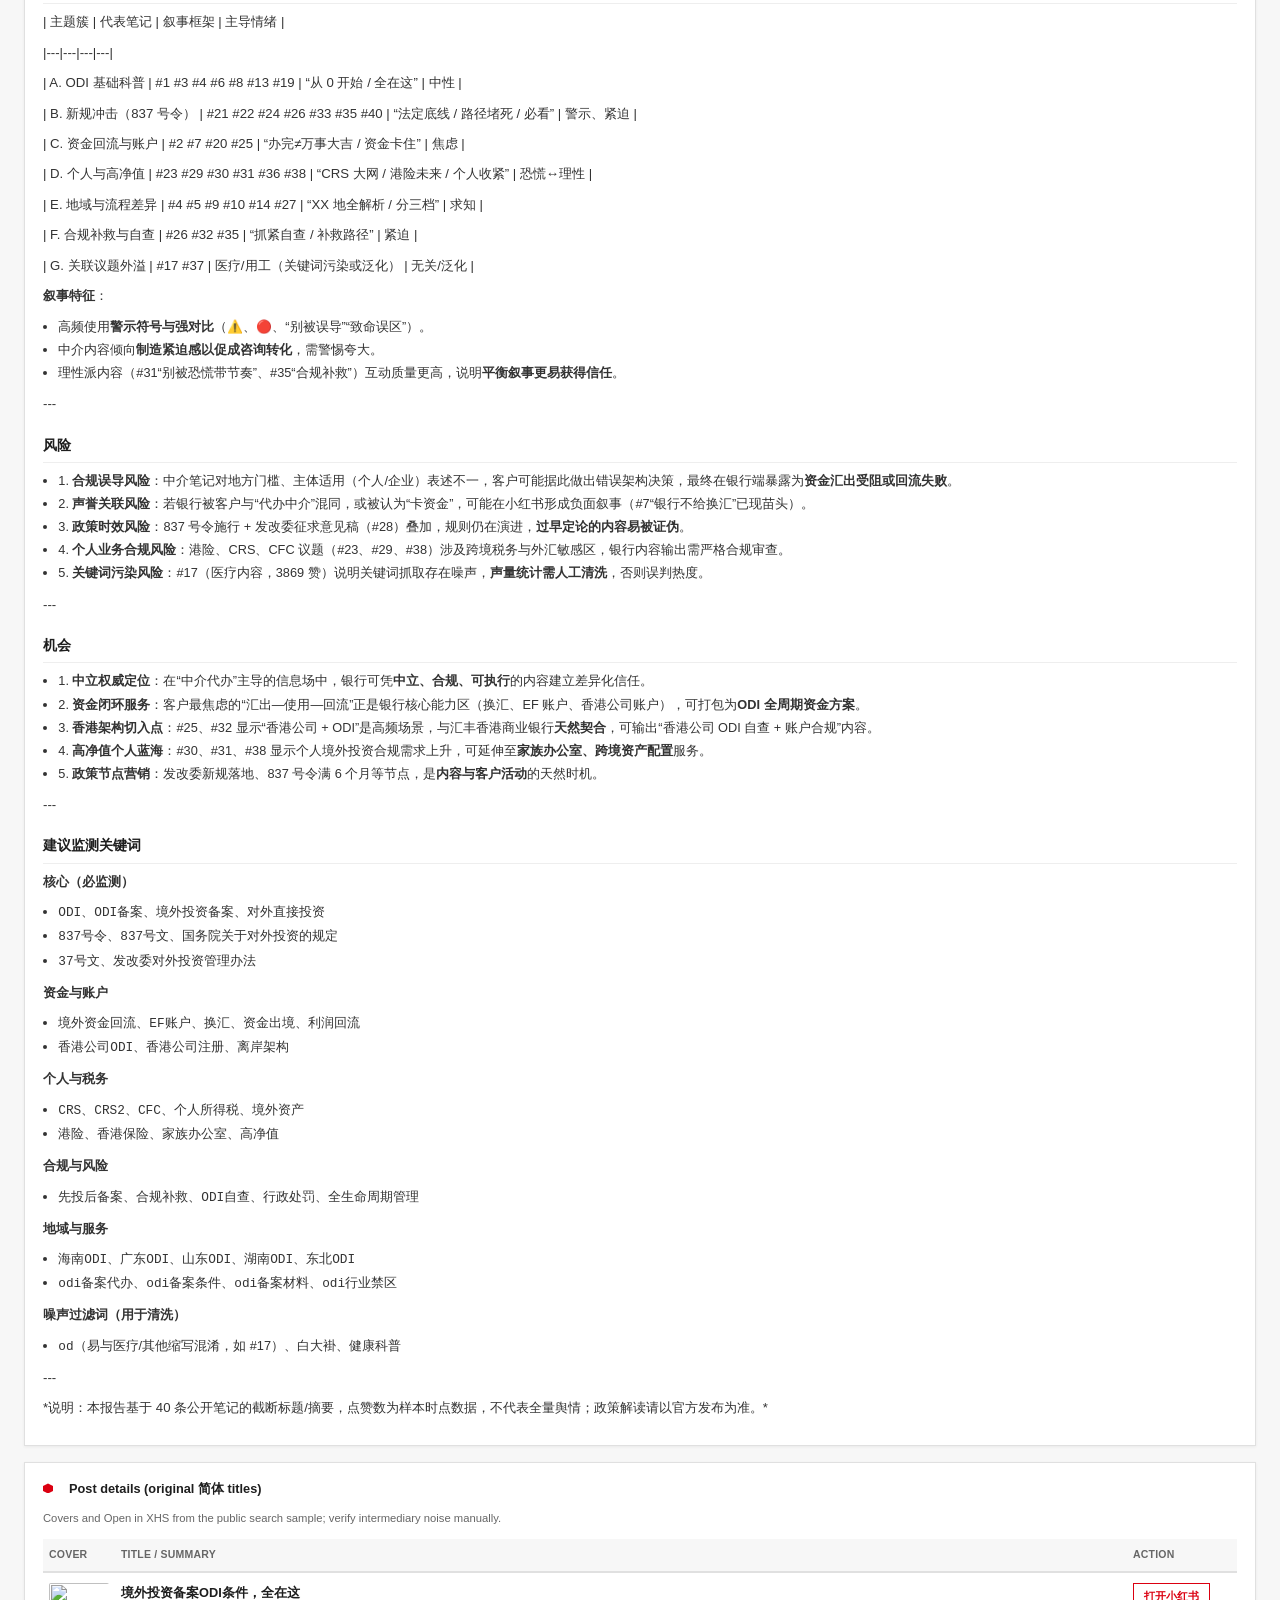
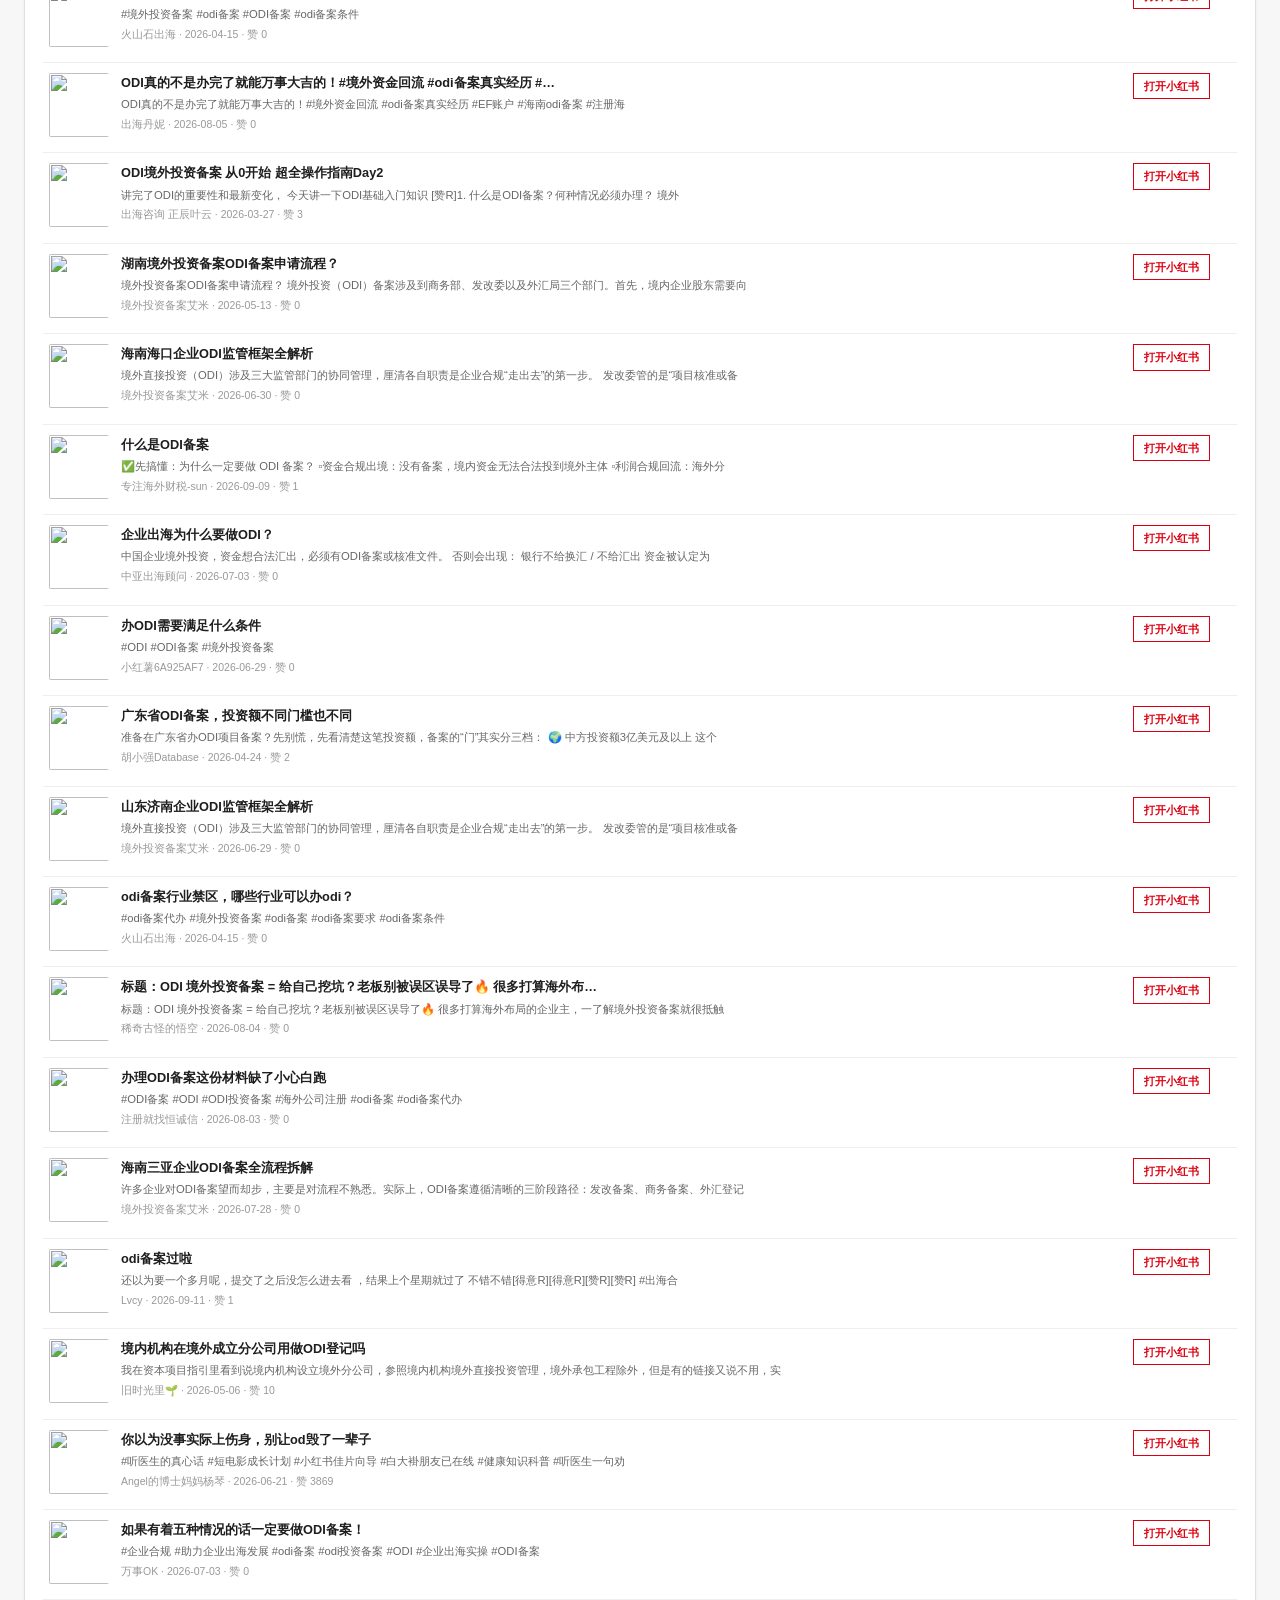
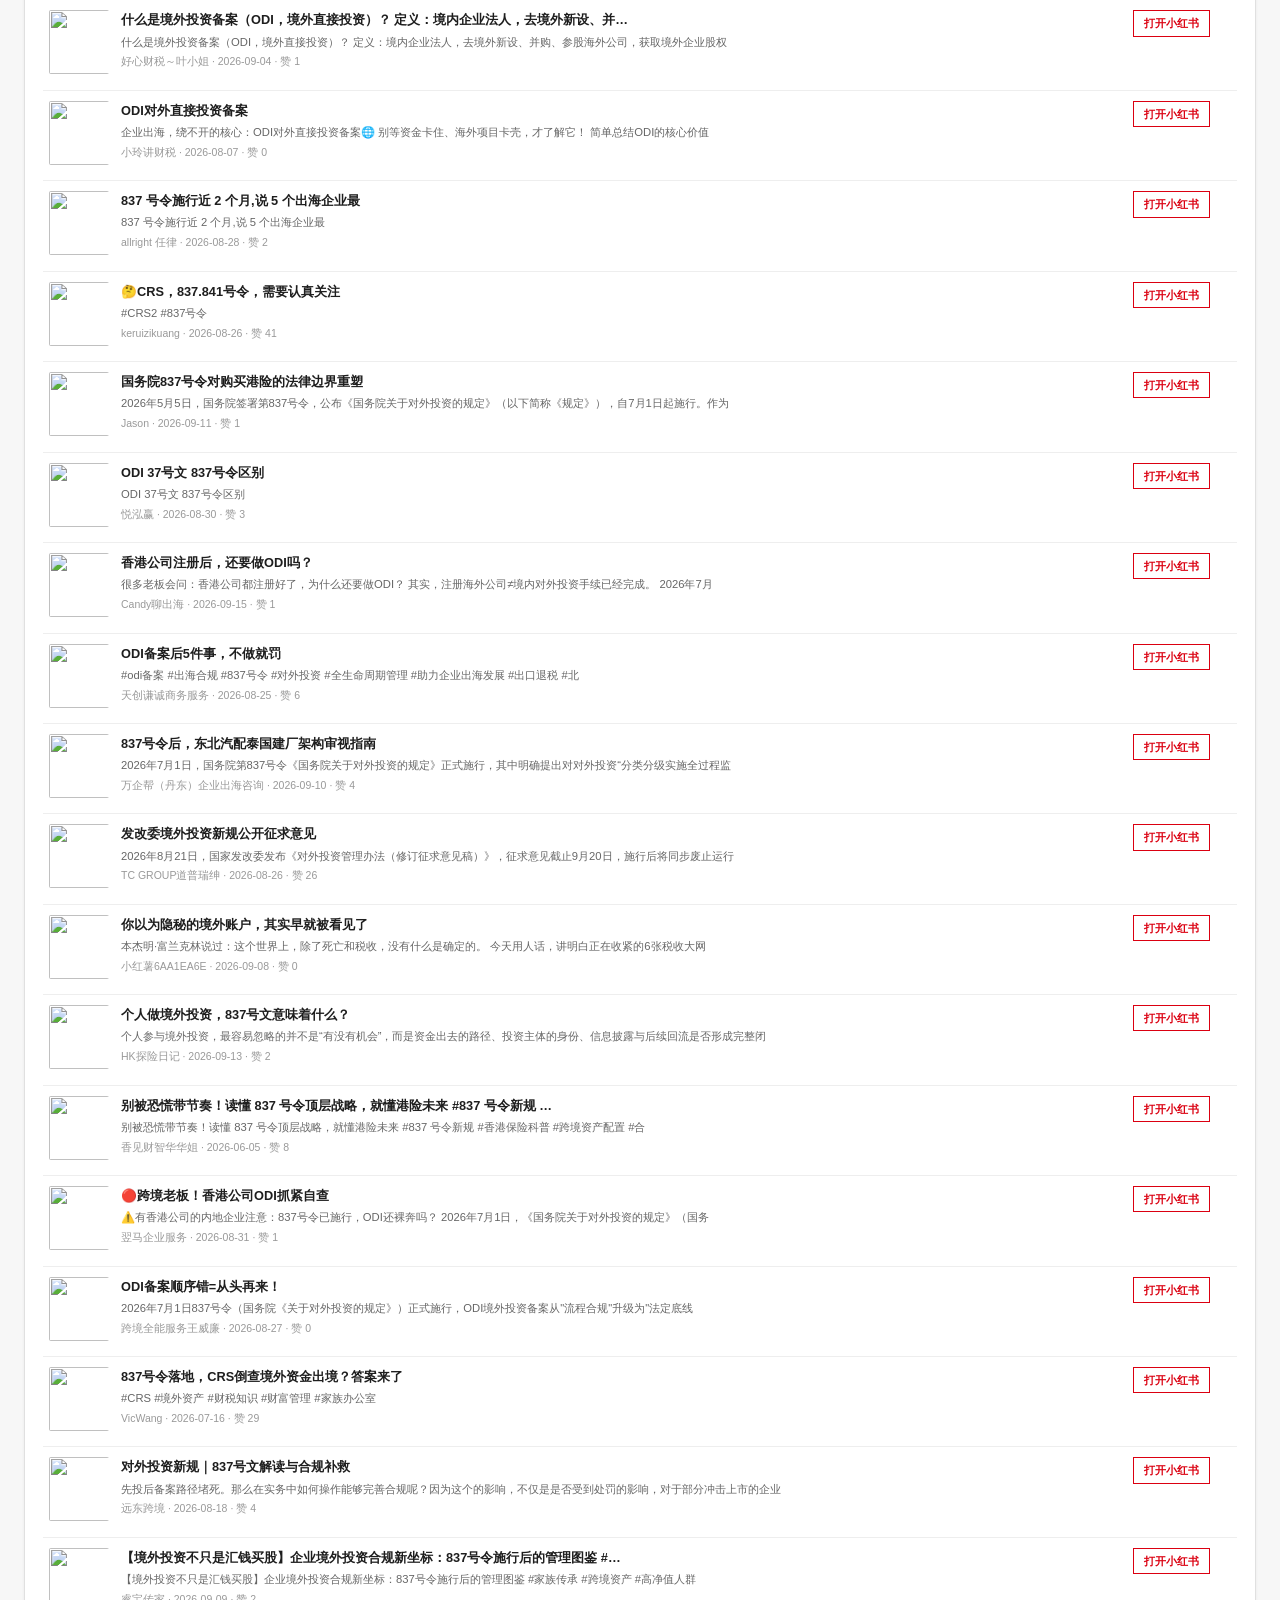
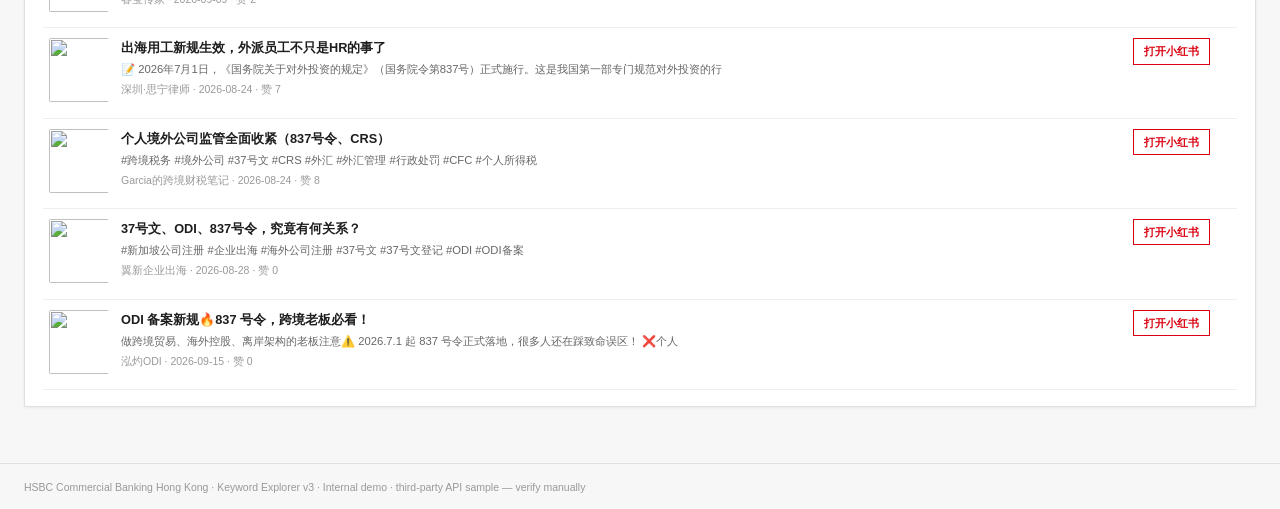
==== commit 96c571f0: "Fix DeepSeek Flash bilingual analysis (thinking disabled)" ====
--- a/v3/analyses/odi-837-号令/index.html
+++ b/v3/analyses/odi-837-号令/index.html
@@ -56,25 +56,204 @@
       </div>
     </div>
     <div id="pane-zh" class="analysis-body analysis-pane active">
+<h2>汇丰香港商业银行 · 社交聆听分析报告</h2>
+<p><strong>主题：ODI 与 837 号令（小红书公开笔记样本）</strong></p>
+<p><strong>样本量：40 条公开笔记（截断标题/摘要）｜分析日期：以样本内容为准</strong></p>
+<p>---</p>
 <h3>执行摘要</h3>
-<p>本批样本共 40 条小红书公开笔记，关键词集中在 <strong>ODI、境外投资备案、837 号令、37 号文、CRS、香港公司、资金回流、EF 账户</strong> 等。整体呈现三个特征：</p>
-<ul>
-<li>1. <strong>B2B 专业话题，互动量普遍偏低</strong>：多数笔记点赞 0–4；少数较高互动来自 CRS/837 号令、港险、发改委征求意见稿，以及一条与境外投资无关的“OD 健康”误召回内容（赞 3869）。</li>
-<li>2. <strong>叙事重心从“怎么办 ODI”转向“837 号令后全生命周期合规”</strong>：包括备案顺序、先投后备案路径收窄、备案后 5 件事、个人境外投资、香港公司自查、CRS 倒查、境外资金回流。</li>
-<li>3. <strong>信息碎片化、焦虑营销与代办广告并存</strong>：大量“条件、流程、材料、行业禁区、地域差异”内容由服务商发布，存在术语混用（837 号令/837 号文）、政策误读和恐慌放大。</li>
-</ul>
-<p>对汇丰香港商业银行的启示：客户对 <strong>ODI 合规、香港公司角色、跨境资金合法出境与回流、837 号令后的持续义务</strong> 存在明确教育需求。银行应优先以“合规教育 + 跨境金融方案 + 专业转介”切入，避免越界提供法律/税务结论，同时防范与代办、恐慌营销关联的声誉风险。</p>
+<ul>
+<li><strong>话题热度由“流程科普”转向“新规合规焦虑”</strong>：样本中约 60% 的笔记围绕 ODI 备案的基础流程、材料、行业禁区展开，属于长尾科普内容；但点赞量最高的合规类笔记（如 #22 CRS/837/841 号令 41 赞、#34 CRS 倒查 29 赞、#28 发改委新规征求意见 26 赞）集中在 <strong>837 号令 + CRS + 资金回流</strong> 组合议题，说明市场注意力正快速向“新规冲击”迁移。</li>
+<li><strong>837 号令被普遍解读为“从流程合规升级为法定底线”</strong>：多篇笔记（#26、#33、#35、#40）强调“先投后备案路径堵死”“全生命周期管理”“备案后 5 件事不做就罚”，叙事基调偏警示。</li>
+<li><strong>个人境外投资与港险是情绪放大器</strong>：#23、#30、#31、#38 将 837 号令与港险法律边界、个人境外公司监管、CFC/个税挂钩，情绪从“恐慌”到“理性解读”并存，是潜在的高互动内容池。</li>
+<li><strong>地域性服务商内容密集</strong>：海南（#2、#5、#14）、广东（#9）、山东（#10）、湖南（#4）、东北（#27）等地备案指南反复出现，反映<strong>地方性中介/服务机构在小红书做获客内容</strong>。</li>
+<li><strong>对汇丰香港商业银行的含义</strong>：客户（尤其跨境中小企业主与高净值个人）正处在“合规不确定 + 资金路径焦虑”窗口期，银行在 <strong>ODI 资金汇出、回流、EF 账户、香港公司架构</strong> 等环节具备天然的信任与产品切入点。</li>
+</ul>
+<p>---</p>
 <h3>诊疗模型</h3>
 <h4>症状</h4>
-<ul>
-<li><strong>认知焦虑</strong>：企业主问“香港公司注册后还要不要做 ODI”“个人做境外投资 837 号文意味着什么”“ODI 是不是给自己挖坑”。</li>
-<li><strong>流程困惑</strong>：三部门职责不清（发改委、商务部、外汇局），备案顺序、材料、金额门槛、地域差异被反复讨论。</li>
-<li><strong>合规恐惧</strong>：担心银行不给换汇、资金汇不出、利润回不来、被处罚、影响上市。</li>
-<li>**政策</li>
-</ul>
+<p>| 症状 | 表现（样本证据） | 情绪强度 |</p>
+<p>|---|---|---|</p>
+<p>| 流程认知碎片化 | #1、#3、#4、#8、#13、#14 反复科普“什么是 ODI/材料/流程” | 中性、求知 |</p>
+<p>| 新规信息过载与误读 | #12“ODI=给自己挖坑”、#40“很多人还在踩致命误区” | 焦虑、抵触 |</p>
+<p>| 资金路径不确定 | #2“办完不是万事大吉”、#7“银行不给换汇/不给汇出”、#20“资金卡住” | 焦虑 |</p>
+<p>| 个人身份合规恐慌 | #30、#38、#23 个人境外投资/港险/CFC 个税 | 恐慌→理性 |</p>
+<p>| 备案后持续合规盲区 | #26“备案后 5 件事不做就罚”、#32“香港公司 ODI 抓紧自查” | 紧迫 |</p>
+<p>| 部门职责混淆 | #5、#10、#14 发改委/商务部/外汇局三部门分工反复被解释 | 困惑 |</p>
+<h4>诊断</h4>
+<ul>
+<li>1. <strong>核心痛点不是“要不要办 ODI”，而是“837 号令之后怎么办才不出事”。</strong> 样本显示基础科普已饱和，增量需求集中在<strong>新规解读、补救路径、回流闭环</strong>。</li>
+<li>2. <strong>信息供给方以中介/代办为主，权威性与中立性不足。</strong> 大量笔记带 #odi备案代办 标签，内容同质化，客户难以判断可信度——这正是银行可作为<strong>中立专业机构</strong>介入的空间。</li>
+<li>3. <strong>“个人 vs 企业”边界模糊是最大认知风险区。</strong> #30、#38、#39 显示客户分不清 37 号文、ODI、837 号令的适用主体，容易做出错误架构决策。</li>
+<li>4. <strong>地域差异被过度简化。</strong> #9（广东三档门槛）、#2/#5/#14（海南）说明地方执行细节差异大，但多数笔记未提示“以属地为准”，存在误导风险。</li>
+<li>5. <strong>情绪拐点已现</strong>：从 #17（无关医疗内容，3869 赞，属关键词污染）可见话题仍易被泛化内容稀释；但合规类高赞笔记表明<strong>专业深度内容具备破圈潜力</strong>。</li>
+</ul>
+<h4>处置</h4>
+<p><strong>针对客户（银行可输出的内容/服务）</strong></p>
+<ul>
+<li>推出 <strong>“837 号令合规自查清单”</strong>（企业版 + 个人版），覆盖备案前/中/后三阶段。</li>
+<li>明确 <strong>ODI 资金汇出与利润回流的银行侧要求</strong>（换汇、EF 账户、香港公司收款），填补 #2、#7、#20 提出的空白。</li>
+<li>提供 <strong>37 号文 / ODI / 837 号令 主体适用对照表</strong>，解决 #39 类混淆。</li>
+<li>针对港险与个人境外资产议题（#23、#31），以<strong>合规边界说明</strong>而非营销口径回应，建立中立信任。</li>
+</ul>
+<p><strong>针对内部（社交聆听运营）</strong></p>
+<ul>
+<li>建立 <strong>“新规—焦虑—产品”映射表</strong>，将高频问题转化为客户经理话术与内容选题。</li>
+<li>对高互动笔记（#22、#34、#28、#31、#38）做<strong>逐条拆解与事实核查</strong>，形成内部 FAQ。</li>
+</ul>
+<h4>随访</h4>
+<ul>
+<li><strong>监测频率</strong>：837 号令施行后 6 个月内为高敏期，建议<strong>周度</strong>抓取关键词声量。</li>
+<li><strong>关键节点</strong>：发改委《对外投资管理办法（修订征求意见稿）》落地（#28，征求意见截止 9/20）后，预计出现第二波讨论高峰。</li>
+<li><strong>随访指标</strong>：合规类笔记占比、负面情绪词频（“挖坑”“罚”“倒查”）、银行相关提及（换汇/账户/回流）。</li>
+<li><strong>闭环动作</strong>：每月输出《ODI/837 号令 客户关切 Top10》，同步至产品、合规与前线团队。</li>
+</ul>
+<p>---</p>
+<h3>主题与叙事</h3>
+<p>| 主题簇 | 代表笔记 | 叙事框架 | 主导情绪 |</p>
+<p>|---|---|---|---|</p>
+<p>| A. ODI 基础科普 | #1 #3 #4 #6 #8 #13 #19 | “从 0 开始 / 全在这” | 中性 |</p>
+<p>| B. 新规冲击（837 号令） | #21 #22 #24 #26 #33 #35 #40 | “法定底线 / 路径堵死 / 必看” | 警示、紧迫 |</p>
+<p>| C. 资金回流与账户 | #2 #7 #20 #25 | “办完≠万事大吉 / 资金卡住” | 焦虑 |</p>
+<p>| D. 个人与高净值 | #23 #29 #30 #31 #36 #38 | “CRS 大网 / 港险未来 / 个人收紧” | 恐慌↔理性 |</p>
+<p>| E. 地域与流程差异 | #4 #5 #9 #10 #14 #27 | “XX 地全解析 / 分三档” | 求知 |</p>
+<p>| F. 合规补救与自查 | #26 #32 #35 | “抓紧自查 / 补救路径” | 紧迫 |</p>
+<p>| G. 关联议题外溢 | #17 #37 | 医疗/用工（关键词污染或泛化） | 无关/泛化 |</p>
+<p><strong>叙事特征</strong>：</p>
+<ul>
+<li>高频使用<strong>警示符号与强对比</strong>（⚠️、🔴、“别被误导”“致命误区”）。</li>
+<li>中介内容倾向<strong>制造紧迫感以促成咨询转化</strong>，需警惕夸大。</li>
+<li>理性派内容（#31“别被恐慌带节奏”、#35“合规补救”）互动质量更高，说明<strong>平衡叙事更易获得信任</strong>。</li>
+</ul>
+<p>---</p>
+<h3>风险</h3>
+<ul>
+<li>1. <strong>合规误导风险</strong>：中介笔记对地方门槛、主体适用（个人/企业）表述不一，客户可能据此做出错误架构决策，最终在银行端暴露为<strong>资金汇出受阻或回流失败</strong>。</li>
+<li>2. <strong>声誉关联风险</strong>：若银行被客户与“代办中介”混同，或被认为“卡资金”，可能在小红书形成负面叙事（#7“银行不给换汇”已现苗头）。</li>
+<li>3. <strong>政策时效风险</strong>：837 号令施行 + 发改委征求意见稿（#28）叠加，规则仍在演进，<strong>过早定论的内容易被证伪</strong>。</li>
+<li>4. <strong>个人业务合规风险</strong>：港险、CRS、CFC 议题（#23、#29、#38）涉及跨境税务与外汇敏感区，银行内容输出需严格合规审查。</li>
+<li>5. <strong>关键词污染风险</strong>：#17（医疗内容，3869 赞）说明关键词抓取存在噪声，<strong>声量统计需人工清洗</strong>，否则误判热度。</li>
+</ul>
+<p>---</p>
+<h3>机会</h3>
+<ul>
+<li>1. <strong>中立权威定位</strong>：在“中介代办”主导的信息场中，银行可凭<strong>中立、合规、可执行</strong>的内容建立差异化信任。</li>
+<li>2. <strong>资金闭环服务</strong>：客户最焦虑的“汇出—使用—回流”正是银行核心能力区（换汇、EF 账户、香港公司账户），可打包为<strong>ODI 全周期资金方案</strong>。</li>
+<li>3. <strong>香港架构切入点</strong>：#25、#32 显示“香港公司 + ODI”是高频场景，与汇丰香港商业银行<strong>天然契合</strong>，可输出“香港公司 ODI 自查 + 账户合规”内容。</li>
+<li>4. <strong>高净值个人蓝海</strong>：#30、#31、#38 显示个人境外投资合规需求上升，可延伸至<strong>家族办公室、跨境资产配置</strong>服务。</li>
+<li>5. <strong>政策节点营销</strong>：发改委新规落地、837 号令满 6 个月等节点，是<strong>内容与客户活动</strong>的天然时机。</li>
+</ul>
+<p>---</p>
+<h3>建议监测关键词</h3>
+<p><strong>核心（必监测）</strong></p>
+<ul>
+<li><code>ODI</code>、<code>ODI备案</code>、<code>境外投资备案</code>、<code>对外直接投资</code></li>
+<li><code>837号令</code>、<code>837号文</code>、<code>国务院关于对外投资的规定</code></li>
+<li><code>37号文</code>、<code>发改委对外投资管理办法</code></li>
+</ul>
+<p><strong>资金与账户</strong></p>
+<ul>
+<li><code>境外资金回流</code>、<code>EF账户</code>、<code>换汇</code>、<code>资金出境</code>、<code>利润回流</code></li>
+<li><code>香港公司ODI</code>、<code>香港公司注册</code>、<code>离岸架构</code></li>
+</ul>
+<p><strong>个人与税务</strong></p>
+<ul>
+<li><code>CRS</code>、<code>CRS2</code>、<code>CFC</code>、<code>个人所得税</code>、<code>境外资产</code></li>
+<li><code>港险</code>、<code>香港保险</code>、<code>家族办公室</code>、<code>高净值</code></li>
+</ul>
+<p><strong>合规与风险</strong></p>
+<ul>
+<li><code>先投后备案</code>、<code>合规补救</code>、<code>ODI自查</code>、<code>行政处罚</code>、<code>全生命周期管理</code></li>
+</ul>
+<p><strong>地域与服务</strong></p>
+<ul>
+<li><code>海南ODI</code>、<code>广东ODI</code>、<code>山东ODI</code>、<code>湖南ODI</code>、<code>东北ODI</code></li>
+<li><code>odi备案代办</code>、<code>odi备案条件</code>、<code>odi备案材料</code>、<code>odi行业禁区</code></li>
+</ul>
+<p><strong>噪声过滤词（用于清洗）</strong></p>
+<ul>
+<li><code>od</code>（易与医疗/其他缩写混淆，如 #17）、<code>白大褂</code>、<code>健康科普</code></li>
+</ul>
+<p>---</p>
+<p>*说明：本报告基于 40 条公开笔记的截断标题/摘要，点赞数为样本时点数据，不代表全量舆情；政策解读请以官方发布为准。*</p>
     </div>
     <div id="pane-en" class="analysis-body analysis-pane">
-<p>（DeepSeek 无内容）</p>
+<h3>Executive summary</h3>
+<p>Xiaohongshu discussion of ODI (outbound direct investment) and State Council Order No. 837 is currently dominated by intermediaries — offshore incorporation agents, ODI filing consultants, tax/wealth advisors and insurance brokers — rather than by corporate treasurers or CFOs. Content is high-volume but low-engagement (most notes 0–8 likes), with a small number of outlier hits (e.g. 41, 29, 26 likes) around CRS, tax enforcement and the new regulation. The dominant narrative is a compliance-shock story: Order 837 (effective 1 July 2026) plus the NDRC draft revision (consultation to 20 Sept 2026) and CRS are framed as closing the &quot;invest first, file later&quot; loophole and forcing full-lifecycle, multi-agency compliance. For HSBC Commercial Banking Hong Kong, this is a demand-generation window: clients are anxious, poorly informed on bank-facing execution (FX registration, account opening, profit repatriation), and actively seeking authoritative voices. The main risk is that third-party intermediaries capture the client relationship and shape (often inaccurate) expectations before the bank engages.</p>
+<h3>Medical model</h3>
+<h4>Symptom</h4>
+<ul>
+<li><strong>Search-driven anxiety spikes</strong>: repeated &quot;must I file?&quot;, &quot;is my Hong Kong company now non-compliant?&quot;, &quot;can I still get money out?&quot; questions across notes 2, 25, 32, 33, 40.</li>
+<li><strong>Confusion on scope and thresholds</strong>: conflicting guidance on whether a Hong Kong branch/subsidiary needs ODI registration (note 16, 10 likes — the highest-engagement genuine corporate question in the sample).</li>
+<li><strong>Process fragmentation</strong>: notes break ODI into three agencies (NDRC, MOFCOM, SAFE) and three stages, but rarely explain the bank's role (notes 4, 5, 10, 14).</li>
+<li><strong>Fear-based framing</strong>: &quot;ODI = digging a hole for yourself&quot; (12), &quot;don't let OD ruin your life&quot; (17, 3,869 likes — off-topic medical content polluting the keyword), &quot;naked ODI&quot; (32).</li>
+<li><strong>Post-filing blind spot</strong>: &quot;ODI isn't done once it's approved&quot; (2), &quot;5 things to do after filing or you'll be fined&quot; (26, 6 likes), &quot;wrong sequence = start over&quot; (33).</li>
+</ul>
+<h4>Diagnosis</h4>
+<p>The market is in a <strong>compliance-awareness phase, not a transaction-execution phase</strong>. Three structural gaps:</p>
+<ul>
+<li>1. <strong>Authority gap</strong> — no bank or Big Four voice in the sample; all content is intermediary-generated, so accuracy and completeness vary widely.</li>
+<li>2. <strong>Lifecycle gap</strong> — content concentrates on approval (pre-investment) and neglects post-investment obligations: annual MOFCOM/NDRC reporting, SAFE FX registration, profit repatriation, capital reduction and exit.</li>
+<li>3. <strong>Segment gap</strong> — heavy focus on SME/individual &quot;cross-border bosses&quot; and Hong Kong insurance/wealth structuring (23, 31, 34, 38), with almost no content for mid-market or large corporates running genuine overseas expansion (27 and 37 are rare exceptions on Thailand plants and expatriate staffing).</li>
+</ul>
+<p>Underlying driver: Order 837 elevates ODI from a procedural formality to a <strong>statutory baseline</strong>, and the NDRC draft revision signals tighter &quot;classified, tiered, whole-process&quot; supervision. Clients correctly sense that the rules changed but cannot translate that into operational steps — especially the banking steps.</p>
+<h4>Treatment</h4>
+<p>Recommended positioning for HSBC Commercial Banking HK:</p>
+<ul>
+<li><strong>Publish an authoritative &quot;ODI after 837&quot; explainer series</strong> covering the bank-touchable moments: SAFE FX registration, ODI-compliant account opening for HK entities, capital injection vs. shareholder loan, profit and dividend repatriation, and documentation banks actually require.</li>
+<li><strong>Lifecycle checklist tool</strong> (pre-filing → filing → post-filing → repatriation → exit/restructuring), positioned as the antidote to &quot;filed and forgotten&quot; (notes 2, 26).</li>
+<li><strong>Clarify the Hong Kong question directly</strong>: when a HK company needs ODI and when it does not, including the branch/contracting nuance raised in note 16.</li>
+<li><strong>Segment-specific content</strong>: one track for SME/offshore-holding clients, one for corporates with real operating investments (manufacturing, expatriate staffing, supply-chain relocation).</li>
+<li><strong>Co-brand with credible partners</strong> (law firms, Big Four, NDRC/SAFE-savvy advisors) to borrow authority rather than compete with intermediaries.</li>
+</ul>
+<h4>Follow-up</h4>
+<ul>
+<li>Track engagement on our own published notes vs. intermediary benchmarks (target: exceed the 26–41 like outlier tier).</li>
+<li>Monitor whether NDRC draft finalisation (post 20 Sept 2026) triggers a second anxiety wave.</li>
+<li>Watch for shift from &quot;how do I file&quot; to &quot;how do I repatriate / restructure&quot; — that is the signal to lead with transaction banking.</li>
+<li>Re-run this listening scan monthly; measure share of voice of bank vs. intermediary content.</li>
+</ul>
+<h3>Themes and narratives</h3>
+<ul>
+<li>1. <strong>&quot;837 is a regime change&quot;</strong> — from process compliance to legal bottom line; &quot;invest first, file later&quot; is dead (33, 35, 40).</li>
+<li>2. <strong>&quot;Three agencies, three stages&quot;</strong> — NDRC (project), MOFCOM (entity), SAFE (FX); heavily repeated, thinly differentiated (4, 5, 10, 14).</li>
+<li>3. <strong>&quot;Hong Kong company ≠ done&quot;</strong> — registering offshore does not discharge onshore obligations (25, 32).</li>
+<li>4. <strong>&quot;CRS + 837 = total visibility&quot;</strong> — tax-transparency fear narrative, highest engagement (22, 29, 34, 38).</li>
+<li>5. <strong>&quot;Individual outbound investment is the new grey zone&quot;</strong> — 37号文 vs. ODI vs. 837 confusion (24, 30, 38, 39).</li>
+<li>6. <strong>&quot;Post-filing penalties&quot;</strong> — annual reporting, audits, penalties for non-compliance (26).</li>
+<li>7. <strong>&quot;Sector and threshold nuance&quot;</strong> — prohibited industries, Guangdong's three investment-size tiers (9, 11).</li>
+<li>8. <strong>&quot;837 reshapes HK insurance and wealth planning&quot;</strong> — insurance-broker-led interpretation, sometimes alarmist (23, 31).</li>
+<li>9. <strong>&quot;Compliance remediation&quot;</strong> — how to fix legacy non-filed structures, IPO implications (35).</li>
+</ul>
+<h3>Risks</h3>
+<ul>
+<li><strong>Misinformation risk</strong>: intermediary content oversimplifies or overstates (e.g. blanket claims that all HK companies need ODI), creating client friction at the counter.</li>
+<li><strong>Reputational risk</strong>: if HSBC is perceived as slow or unclear on 837-related documentation, clients may route around the bank via consultants.</li>
+<li><strong>Compliance risk</strong>: clients arriving with incomplete or wrongly sequenced filings; bank may be asked to remit funds without valid SAFE registration.</li>
+<li><strong>Relationship risk</strong>: intermediaries own the client conversation pre-bank; HSBC becomes a utility rather than an advisor.</li>
+<li><strong>Keyword contamination</strong>: medical/health content (note 17) and insurance-sales content dilute the ODI signal, complicating monitoring.</li>
+<li><strong>Regulatory timing risk</strong>: NDRC draft finalisation may change thresholds and procedures again within 12 months, invalidating published guidance.</li>
+</ul>
+<h3>Opportunities</h3>
+<ul>
+<li><strong>Own the &quot;bank's role in ODI&quot; white space</strong> — no competitor or intermediary is explaining FX registration, account structuring and repatriation well.</li>
+<li><strong>Lifecycle advisory mandate</strong>: annual reporting, re-filing on capital changes, exit/restructuring — recurring, fee-eligible, sticky.</li>
+<li><strong>Hong Kong as the compliant gateway</strong>: position HK entity setup + ODI + HSBC accounts as one integrated, 837-ready package.</li>
+<li><strong>Cross-border treasury and cash management</strong>: profit repatriation, dividend flows, EF account usage (note 2) — direct transaction banking pull-through.</li>
+<li><strong>Corporate segment</strong>: manufacturing relocation (Thailand, ASEAN), expatriate payroll and staffing compliance (27, 37) — higher-value, less contested than SME offshore incorporation.</li>
+<li><strong>Thought leadership with regulators' language</strong>: &quot;classified, tiered, whole-process supervision&quot; — align content to policy vocabulary to build credibility.</li>
+<li><strong>Referral ecosystem</strong>: partner with law/tax firms rather than cede the client to them.</li>
+</ul>
+<h3>Suggested monitoring keywords</h3>
+<ul>
+<li>Core: <code>ODI</code>, <code>ODI备案</code>, <code>境外投资备案</code>, <code>对外投资</code>, <code>837号令</code>, <code>国务院837号令</code>, <code>837号文</code></li>
+<li>Adjacent regulation: <code>37号文</code>, <code>发改委境外投资新规</code>, <code>对外投资管理办法</code>, <code>商务部备案</code>, <code>外汇登记</code>, <code>SAFE</code></li>
+<li>Tax/transparency: <code>CRS</code>, <code>CRS2</code>, <code>CFC</code>, <code>跨境税务</code>, <code>境外资产</code>, <code>个人所得税</code></li>
+<li>Lifecycle/operations: <code>境外资金回流</code>, <code>利润回流</code>, <code>EF账户</code>, <code>海南ODI</code>, <code>ODI年审</code>, <code>ODI后续管理</code>, <code>先投后备案</code></li>
+<li>Structure/segment: <code>香港公司ODI</code>, <code>红筹架构</code>, <code>离岸架构</code>, <code>企业出海</code>, <code>东南亚建厂</code>, <code>外派员工</code>, <code>出海用工</code></li>
+<li>Risk/fear terms: <code>ODI处罚</code>, <code>合规补救</code>, <code>境外账户倒查</code>, <code>跨境老板</code></li>
+<li>Competitor/intermediary: <code>ODI代办</code>, <code>ODI备案代办</code>, <code>境外公司注册</code>, <code>家族办公室</code></li>
+<li>Exclusion filters: <code>OD</code>, <code>白大褂</code>, <code>健康知识科普</code> (to suppress medical noise)</li>
+</ul>
     </div>
   </div>
 
